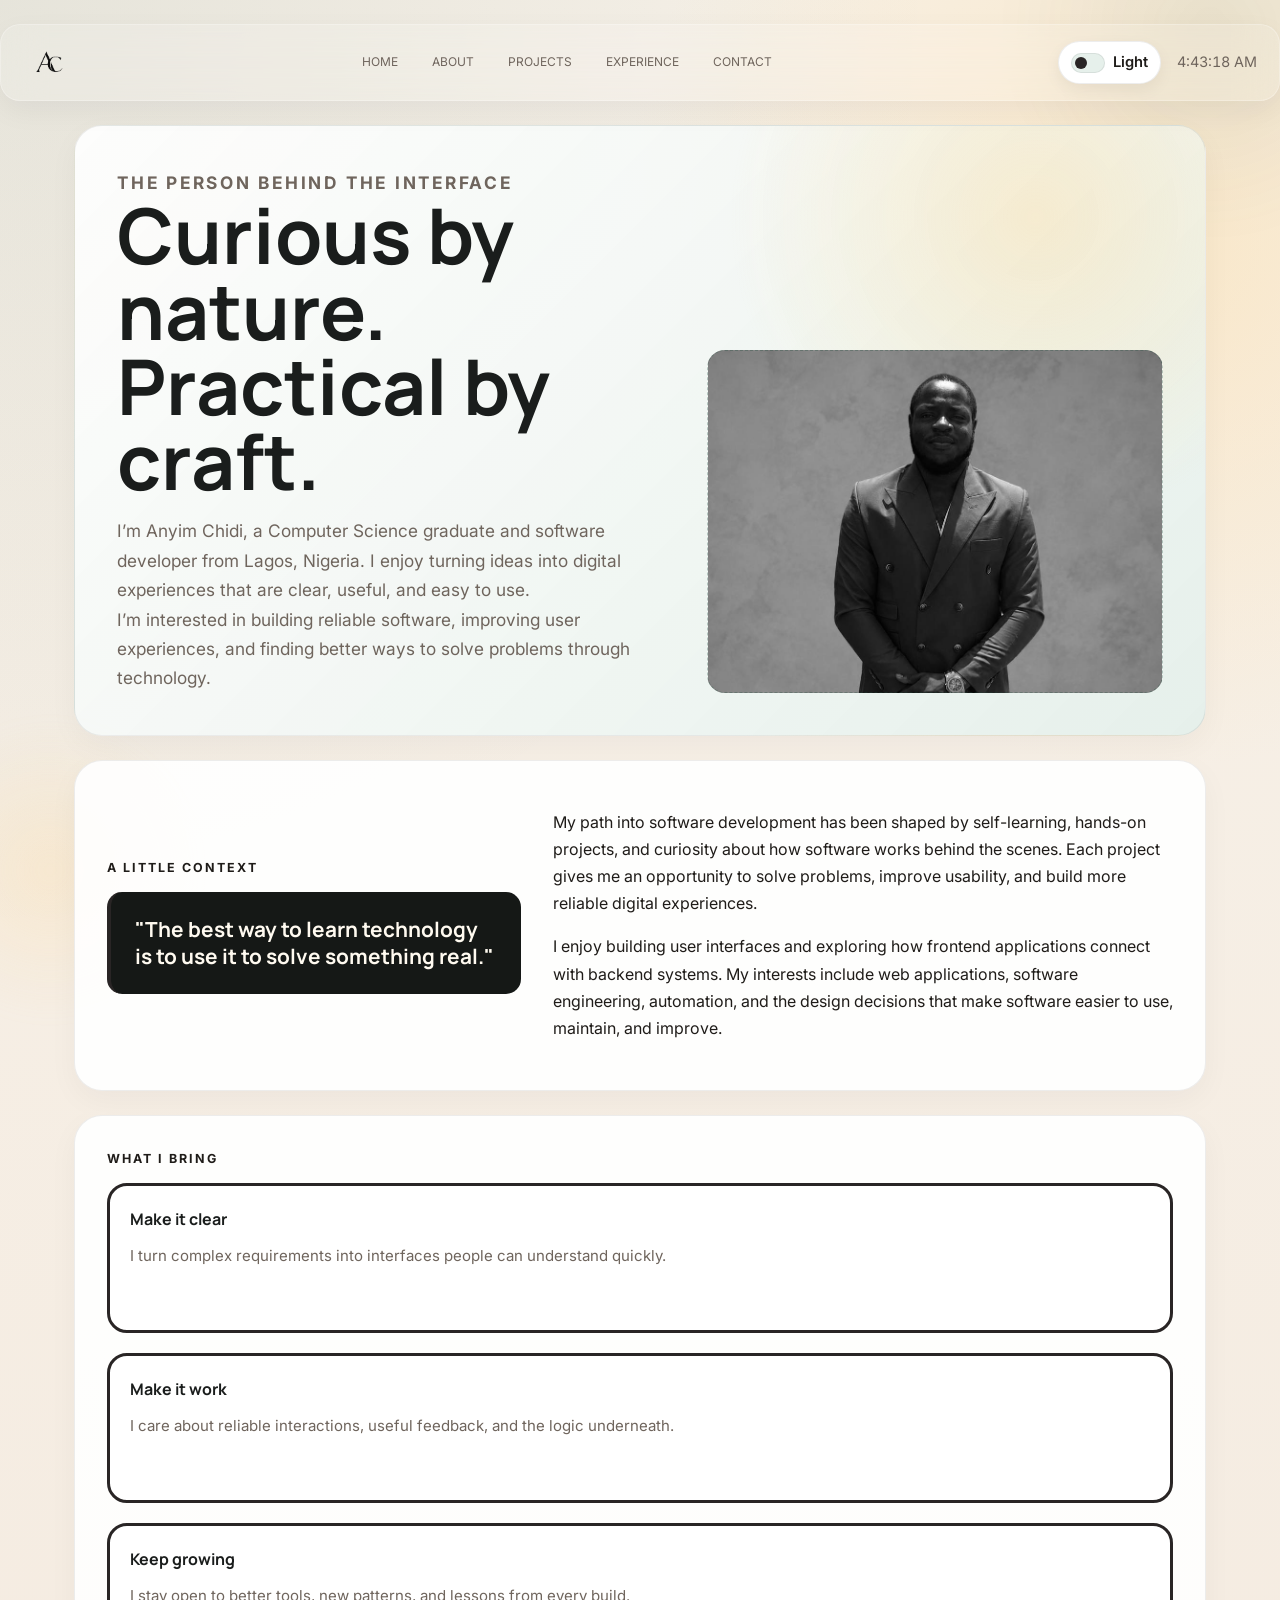
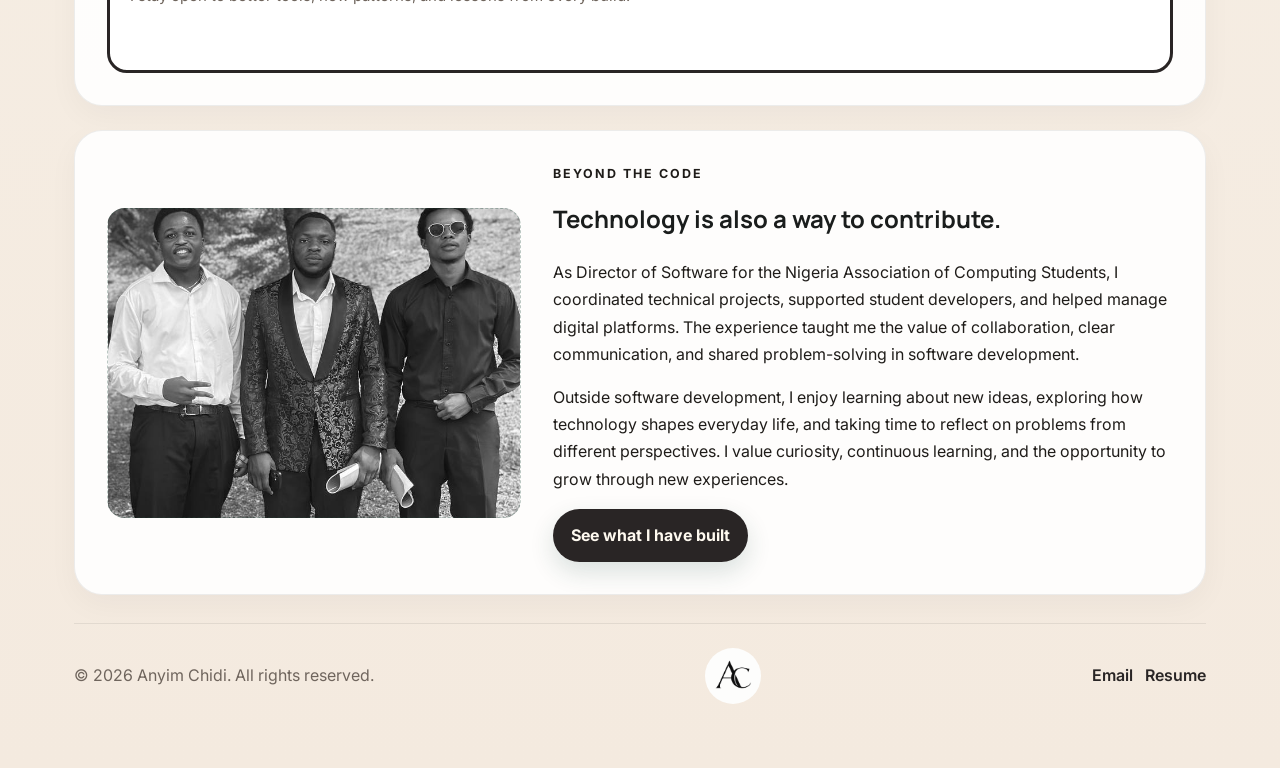
==== about.html @ 19adfa75 "added minor changes to the about, index, and projects pages to improve clarity and readability." ====
<!DOCTYPE html>
<html lang="en">
<head>
    <meta charset="UTF-8">
    <meta name="viewport" content="width=device-width, initial-scale=1.0">
    <title>About Chidi | Anyim Chidi</title>
    <meta name="description" content="Get to know Anyim Chidi, a software developer and tech enthusiast from Lagos, Nigeria.">
    <meta property="og:site_name" content="Anyim Chidi">
    <meta property="og:type" content="website">
    <meta property="og:title" content="About Chidi | Anyim Chidi">
    <meta property="og:description" content="Get to know Anyim Chidi, a software developer and tech enthusiast from Lagos, Nigeria.">
    <meta property="og:url" content="https://anyimchidi.com/about">
    <meta property="og:image" content="https://anyimchidi.com/og-image.jpg">
    
    <meta name="twitter:card" content="summary_large_image">
    <meta name="twitter:title" content="About Chidi | Anyim Chidi">
    <meta name="twitter:description" content="Get to know Anyim Chidi, a software developer and tech enthusiast from Lagos, Nigeria.">
    <meta name="twitter:image" content="https://anyimchidi.com/og-image.jpg">

    <link rel="canonical" href="https://anyimchidi.com/about">
    <link rel="preconnect" href="https://fonts.googleapis.com">
    <link rel="preconnect" href="https://fonts.gstatic.com" crossorigin>
    <link href="https://fonts.googleapis.com/css2?family=Inter:wght@400;500;600;700;800&family=Manrope:wght@500;600;700;800&display=swap" rel="stylesheet">

<link rel="icon" type="image/png" href="/favicon-96x96.png" sizes="96x96" />
<link rel="icon" type="image/svg+xml" href="/favicon.svg" />
<link rel="shortcut icon" href="/favicon.ico" />
<link rel="apple-touch-icon" sizes="180x180" href="/apple-touch-icon.png" />
<link rel="manifest" href="/site.webmanifest" /> 

    <link rel="stylesheet" href="chidi.css">
    <script type="application/ld+json">
{
  "@context": "https://schema.org",
  "@type": "AboutPage",
  "url": "https://anyimchidi.com/about",
  "mainEntity": {
    "@type": "Person",
    "name": "Anyim Chidi",
    "alternateName": "Anyim Chidi Chikaife",
    "url": "https://anyimchidi.com/"
  }
}
</script>
    <script src="chidi.js" defer></script>
</head>
<body>
    <div class="page-container">
        <header class="header">
            <a class="brand" href="https://anyimchidi.com" aria-label="Anyim Chidi home"><img src="images/chidi_logo-nobg.png" alt="Anyim Chidi logo"></a>
            <details class="mobile-menu">
                <summary class="menu-btn">
                    <span aria-hidden="true">&#9776;</span>
                    <span class="menu-label">Menu</span>
                </summary>
                <nav>
                    <a href="https://anyimchidi.com">Home</a>
                    <a href="/about" >About</a>
                    <a href="/projects">Projects</a>
                    <a href="/#experience">Experience</a>
                    <a href="/#contact">Contact</a>
                </nav>
            </details>
            <nav class="desktop-nav" aria-label="Main navigation">
                <a href="https://anyimchidi.com">Home</a>
                <a href="/about" aria-current="page">About</a>
                <a href="/projects">Projects</a>
                <a href="/#experience">Experience</a>
                <a href="/#contact">Contact</a>
            </nav>
            <button class="theme-toggle" id="themeToggle" type="button" aria-pressed="false">
                <span class="theme-toggle__track" aria-hidden="true"><span class="theme-toggle__thumb" id="themeIcon"></span></span>
                <span class="theme-toggle__text" id="themeLabel">Light</span>
            </button>
            <p id="clock" aria-live="polite" aria-label="Current time"></p>
        </header>

        <main>
            <section class="panel page-intro scroll-item">
                <div>
                    <p class="eyebrow">The person behind the interface</p>
                    <h1>Curious by nature. Practical by craft.</h1>
                    <p>I’m Anyim Chidi, a Computer Science graduate and software developer from Lagos, Nigeria. I enjoy turning ideas into digital experiences that are clear, useful, and easy to use.</p>
                    <p>I’m interested in building reliable software, improving user experiences, and finding better ways to solve problems through technology.</p>
                </div>
                <div class="image-slot scroll-item" aria-label="Image placeholder for a portrait or workspace photo">
                </div>
            </section>

            <section class="panel story-grid scroll-item">
                <div>
                    <p class="eyebrow">A little context</p>
                    <blockquote class="quote-block">"The best way to learn technology is to use it to solve something real."</blockquote>
                </div>
                <div>
                    <p>My path into software development has been shaped by self-learning, hands-on projects, and curiosity about how software works behind the scenes. Each project gives me an opportunity to solve problems, improve usability, and build more reliable digital experiences.</p>
                    <p>I enjoy building user interfaces and exploring how frontend applications connect with backend systems. My interests include web applications, software engineering, automation, and the design decisions that make software easier to use, maintain, and improve.</p>
                    <p>
                </div>
            </section>

            <section class="panel scroll-item">
                <p class="eyebrow">What I bring</p>
                <div class="signal-grid">
                    <article class="signal scroll-item">
                        <strong>Make it clear</strong>
                        <span>I turn complex requirements into interfaces people can understand quickly.</span>
                    </article>
                    <article class="signal scroll-item">
                        <strong>Make it work</strong>
                        <span>I care about reliable interactions, useful feedback, and the logic underneath.</span>
                    </article>
                    <article class="signal scroll-item">
                        <strong>Keep growing</strong>
                        <span>I stay open to better tools, new patterns, and lessons from every build.</span>
                    </article>
                </div>
            </section>

            <section class="panel story-grid scroll-item">
                <div class="image-slot2 scroll-item" aria-label="Image placeholder for a project process image">
                </div>
                <div>
                    <p class="eyebrow scroll-item">Beyond the code</p>
                    <h2>Technology is also a way to contribute.</h2>
                    <p>As Director of Software for the Nigeria Association of Computing Students, I coordinated technical projects, supported student developers, and helped manage digital platforms. The experience taught me the value of collaboration, clear communication, and shared problem-solving in software development.</p>
                    <p>Outside software development, I enjoy learning about new ideas, exploring how technology shapes everyday life, and taking time to reflect on problems from different perspectives. I value curiosity, continuous learning, and the opportunity to grow through new experiences.</p>
                    <a class="button" href="https://anyimchidi.com/projects">See what I have built</a>
                </div>
            </section>
        </main>

        <footer class="scroll-item">
            <span>© 2026 Anyim Chidi. All rights reserved.</span>
            <span class="gallery-grid scroll-item"><img src="images/chidi_logo.png" alt="Logo of Anyim Chidi"></span>
            <nav><a href="mailto:hello@anyimchidi.com">Email</a>
            <a href="/#links">Resume</a>
            </nav>
        </footer>
    </div>
</body>
</html>
---- chidi.css ----
:root {
  --bg: #f7f1e8;
  --bg-2: #efe3d3;
  --surface: rgba(255, 255, 255, 0.9);
  --surface-strong: #ffffff;
  --text: #1f1c19;
  --muted: #6f655d;
  --border: rgba(31, 28, 25, 0.08);
  --accent: #292525;
  --accent-soft: #e6f0eb;
  --accent-strong: #1a1d1c;
  --shadow: 0 18px 40px rgba(17, 24, 39, 0.08);
  --glass-bg: rgba(255, 255, 255, 0.15);
  --glass-bg2: rgba(255, 255, 255, 0.6);
  --glass-blur: blur(20px);
  --glass-border: rgba(255, 255, 255, 0.25);
  --glass-radius: 20px;
  --radius-lg: 28px;
  --radius-md: 18px;
  --radius-sm: 12px;
  --max-width: 1180px;
}

body[data-theme="dark"] {
  --bg: #070707;
  --bg-2: #0a0b0b;
  --surface: rgba(15, 16, 15, 0.92);
  --surface-strong: #090909;
  --text: #f4efe8;
  --muted: #b8b0a4;
  --border: rgba(255, 255, 255, 0.08);
  --accent: #8ed3ae;
  --accent-soft: rgba(24, 26, 25, 0.16);
  --accent-strong: #f3f8f4;
  --shadow: 0 18px 42px rgba(0, 0, 0, 0.35);
}

/* ================================
   Global
================================ */

* {
  box-sizing: border-box;
}

html {
  scroll-behavior: smooth;
  scroll-padding-top: 120px;
}

body {
  margin: 0;
  font-family: "Inter", "Segoe UI", Roboto, Arial, sans-serif;
  color: var(--text);
  background:
    radial-gradient(circle at top left, rgba(31, 77, 60, 0.08), transparent 35%),
    radial-gradient(circle at 90% 10%, rgba(255, 214, 144, 0.35), transparent 22%),
    linear-gradient(180deg, var(--bg) 0%, #f4eadf 100%);
  line-height: 1.7;
  font-size: 16px;
  -webkit-font-smoothing: antialiased;
  text-rendering: optimizeLegibility;
  overflow-x: hidden;
  transition: background-color 220ms ease, color 220ms ease;
}

body::before,
body::after {
  content: "";
  position: fixed;
  inset: auto;
  pointer-events: none;
  z-index: 0;
}

body::before {
  width: 420px;
  height: 420px;
  top: -180px;
  right: -140px;
  background: radial-gradient(circle, rgba(31, 77, 60, 0.08), transparent 70%);
  filter: blur(14px);
}

body::after {
  width: 300px;
  height: 300px;
  bottom: -120px;
  left: -100px;
  background: radial-gradient(circle, rgba(255, 214, 144, 0.24), transparent 70%);
  filter: blur(10px);
}

a {
  color: inherit;
  text-decoration: none;
}

img {
  display: block;
  max-width: 100%;
}

.page-container {
  position: relative;
  z-index: 1;
  max-width: var(--max-width);
  margin: 0 auto;
  padding: 24px 24px 64px;
}

/* ================================
   Shared Transitions
================================ */

.panel,
.project-card,
.links-list a,
.contact-form input,
.contact-form textarea,
.mobile-menu nav {
  transition:
    background-color 220ms ease,
    border-color 220ms ease,
    color 220ms ease,
    box-shadow 220ms ease;
}

/* ================================
   Header
================================ */

.header {
  position: sticky;
  top: 16px;
  z-index: 100;
  display: grid;
  grid-template-columns: auto minmax(0, 1fr) auto auto;
  align-items: center;
  text-align: center;
  gap: 16px;
  padding: 16px 22px;
  width: 100vw;
  margin: 0 0 24px calc(50% - 50vw);
  box-shadow: 0 10px 28px rgba(17, 24, 39, 0.05);
  background: var(--glass-bg);
  backdrop-filter: var(--glass-blur);
  border: 1px solid var(--glass-border);
  border-radius: var(--glass-radius);
  transition: background-color 220ms ease, border-color 220ms ease, color 220ms ease;
}

body[data-theme="dark"] .header {
  background: rgba(14, 20, 17, 0.82);
}

.brand {
  display: inline-flex;
  align-items: center;
  flex: 0 0 auto;
  width: 52px;
  height: 42px;
  color: var(--accent-strong);
  transition: color 2s ease, transform 2s ease;
}

.brand img {
  width: 100%;
  height: 100%;
  object-fit: contain;
}

body[data-theme="dark"] .brand img {
  filter: invert(1);
}

.brand:focus-visible {
  outline: 2px solid var(--accent);
  outline-offset: 4px;
}

.brand:hover {
  opacity: 0.9;
  transform: scale(1.5);
}

.desktop-nav {
  display: flex;
  align-items: center;
  justify-content: center;
  gap: 10px;
  flex-wrap: wrap;
  text-transform: uppercase;
}

.desktop-nav a {
  padding: 8px 12px;
  border-radius: 999px;
  font-size: 0.75rem;
  color: var(--muted);
   transition: all 0.5s ease-in-out;
}

.desktop-nav a:hover,
.desktop-nav a:focus-visible {
  color: var(--accent-strong);
  background: var(--accent-soft);
  transform: scale(1.1);
}

#clock {
  margin: 0;
  font-size: 0.9rem;
  color: var(--muted);
  font-variant-numeric: tabular-nums;
}

/* ================================
   Theme Toggle
================================ */

.theme-toggle {
  display: inline-flex;
  align-items: center;
  gap: 8px;
  padding: 8px 12px;
  border: 1px solid var(--border);
  border-radius: 999px;
  background: var(--surface-strong);
  color: var(--text);
  cursor: pointer;
  font: inherit;
  box-shadow: 0 6px 16px rgba(15, 20, 18, 0.06);
  transition: 1s all ease, background-color 1.2s ease, border-color 1.2s ease;
}

.theme-toggle:hover,
.theme-toggle:focus-visible {
  transform: translate(5px);
  /* transform: scaleX(1.1) ; */
  border-color: rgba(31, 77, 60, 0.2);
}

.theme-toggle__icon {
  display: block;
}

.theme-toggle__track {
  position: relative;
  display: inline-flex;
  width: 34px;
  height: 20px;
  align-items: center;
  padding: 3px;
  border-radius: 999px;
  background: var(--accent-soft);
  border: 1px solid var(--border);
}

.theme-toggle__thumb {
  width: 12px;
  height: 12px;
  border-radius: 50%;
  background: var(--accent);
  transform: translateX(0);
  transition: transform 1.2s ease, background-color 1.2s ease;
}

body[data-theme="dark"] .theme-toggle__thumb {
  transform: translateX(14px);
}

.theme-toggle__text {
  font-size: 0.92rem;
  font-weight: 600;
}

/* ================================
   Hero
================================ */

.hero {
  display: grid;
  align-items: center;
  min-height: 78vh;
  padding: 48px;
  border-radius: calc(var(--radius-lg) + 4px);
  background:
    linear-gradient(135deg, rgba(255, 255, 255, 0.84), rgba(255, 255, 255, 0.72)),
    linear-gradient(120deg, #f8efe6 0%, #f4e7dc 56%, #f3ebdf 100%);
  border: 1px solid rgba(31, 28, 25, 0.07);
  box-shadow: var(--shadow);
  overflow: hidden;
  position: relative;
}

body[data-theme="dark"] .hero {
  background: var(--surface-strong);
  color: var(--text);
}

.hero::before {
  content: "";
  position: absolute;
  inset: 0;
  background:
    radial-gradient(circle at 85% 15%, rgba(31, 77, 60, 0.1), transparent 22%),
    radial-gradient(circle at 10% 85%, rgba(255, 214, 144, 0.25), transparent 24%);
  pointer-events: none;
}

.hero > div {
  position: relative;
  z-index: 1;
  max-width: 720px;
}

.hero h1 {
  margin: 0 0 18px;
  font-family: "Manrope", "Inter", sans-serif;
  font-size: clamp(2.2rem, 4.2vw, 4rem);
  line-height: 1.05;
  letter-spacing: -0.03em;
  color: var(--accent-strong);
}

.hero p {
  margin: 0 0 28px;
  font-size: 1.06rem;
  color: var(--muted);
  max-width: 650px;
}

.hero-actions {
  display: flex;
  flex-wrap: wrap;
  gap: 12px;
}

.scroll-item {
    opacity: 0;
    transform: translateY(40px);
    transition: opacity 1s ease, transform 0.8s ease;
}

.scroll-item.show {
    opacity: 1;
    transform: translateY(0);
}

/* ================================
   Buttons
================================ */

.button,
.button-secondary {
    position: relative;   
  overflow: hidden;         
  z-index: 1;
  display: inline-flex;
  align-items: center;
  justify-content: center;
  padding: 13px 18px;
  border-radius: 999px;
  font-weight: bolder;
  /* font-weight: 600; */
  transition: transform 1.2s ease, box-shadow 1.2s ease, background 1.2s ease;
}

.button{
  color: floralwhite;
  box-shadow: 0 10px 24px rgba(31, 77, 60, 0.16);
}
.button-secondary {
  color: rgb(14, 13, 13);
  box-shadow: 0 10px 24px rgba(31, 77, 60, 0.16);
}

.button::after {
  content: "";
  position: absolute;
  top: 0;
  left: 0;
  width: 100%;
  height: 100%;
  background: var(--accent);  
  z-index: -2;              
}
.button-secondary::after {
  content: "";
  position: absolute;
  top: 0;
  left: 0;
  width: 100%;
  height: 100%;
  background: floralwhite;  
  z-index: -2;
}

.button::before{
  content: "";
  position: absolute;
  background: floralwhite;
  height: 150px;
  width: 200px;
  top: 100%;
  left: 100%;
  z-index: -1;
  border-radius: 50%;
  background-size: contain;
  transition: all 0.7s ease;
}
.button-secondary::before{
  content: "";
  position: absolute;
  background: black;
  height: 150px;
  width: 200px;
  top: 100%;
  left: 100%;
  z-index: -1;
  border-radius: 50%;
  background-size: contain;
  transition: all 0.7s ease;
}


.button:hover::before,.button-secondary:hover::before{
  top: -30px;
  left: -30px;
}

.button:active::before,.button-secondary:active::before{
  background: var(--accent-soft);
  color: #070707;
  transition: background 0s;
}

.button:hover,
.button:focus-visible {
  transform: translateY(-2px);
  color: black;
  box-shadow: 0 14px 28px rgba(31, 77, 60, 0.2);
}

.button-secondary {
  background: transparent;
  color: var(--accent-strong);
  border: 1px solid rgba(31, 77, 60, 0.16);
}

.button-secondary:hover,
.button-secondary:focus-visible {
  transform: translateY(-2px);
  color: floralwhite;
  background: rgba(31, 77, 60, 0.04);
}

body[data-theme="dark"] .button-secondary{
  color: var(--accent);
}

/* ================================
   Panels and Sections
================================ */

.panel {
  margin-top: 24px;
  padding: 32px;
  border-radius: var(--radius-lg);
  background: var(--surface);
  border: 1px solid var(--border);
  box-shadow: 0 10px 30px rgba(17, 24, 39, 0.04);
}

body[data-theme="dark"] .panel {
  background: var(--surface-strong);
  color: var(--text);
}

.section-title {
  margin-bottom: 20px;
  font-family: "Manrope", "Inter", sans-serif;
  font-size: 0.9rem;
  font-weight: 700;
  text-transform: uppercase;
  letter-spacing: 0.16em;
  color: var(--accent);
}

.panel p,
.panel li {
  color: var(--text);
}

/* ================================
   Projects
================================ */

.project-list {
  display: grid;
  grid-template-columns: repeat(2, minmax(0, 1fr));
  gap: 18px;
}

.project-card {
  padding: 22px;
  border-radius: var(--radius-md);
  background: var(--surface-strong);
  border: 1px solid rgba(31, 28, 25, 0.06);
  box-shadow: 0 8px 18px rgba(17, 24, 39, 0.03);
  transition: 180ms ease-in-out all
}

.project-card:hover{
  transform: scaleX(1.05);
}

body[data-theme="dark"] .project-card {
  background: var(--surface-strong);
  color: var(--text);
}

.project-card h3,
.project-card h4 {
  margin: 0 0 10px;
  font-family: "Manrope", "Inter", sans-serif;
  color: var(--accent-strong);
}

.project-card p,
.project-card li {
  color: var(--muted);
}

.project-card ul {
  padding-left: 18px;
  margin: 0;
}

.project-card a {
  display: inline-block;
  width: fit-content;
  margin-top: 14px;
  color: rgb(14, 13, 13);
  font-weight: bolder;
}

.project-card a:hover,
.project-card a:focus-visible {
   text-decoration: none;
  /* text-underline-offset: 6px; */
  /* text-shadow: 0 0 8px rgba(255, 0, 127, 0.6); */
}

/* ================================
   About
================================ */

.about-grid {
  display: grid;
  grid-template-columns: 1.25fr 0.75fr;
  gap: 24px;
}

.profile-box {
  padding: 22px;
  border-radius: var(--radius-md);
  background: linear-gradient(135deg, var(--accent-soft), #f7efe6);
  border: 1px solid rgba(31, 77, 60, 0.12);
}

.profile-visual h2 {
  margin-top: 0;
  margin-bottom: 8px;
  font-family: "Manrope", "Inter", sans-serif;
  font-size: 1.1rem;
  color: var(--accent-strong);
}

.profile-visual p {
  margin: 8px 0;
  color: var(--text);
}

/* ================================
   Standalone Pages
================================ */

.page-intro {
  display: grid;
  grid-template-columns: minmax(0, 1.1fr) minmax(280px, 0.9fr);
  align-items: end;
  gap: 32px;
  min-height: 360px;
  padding: 42px;
  overflow: hidden;
  background:
    radial-gradient(circle at 85% 15%, rgba(255, 214, 144, 0.35), transparent 28%),
    linear-gradient(135deg, var(--surface) 0%, var(--accent-soft) 100%);
}

.page-intro h1 {
  max-width: 760px;
  margin: 0 0 18px;
  font-family: "Manrope", "Inter", sans-serif;
  font-size: clamp(2.4rem, 6vw, 5.4rem);
  line-height: 0.98;
  color: var(--accent-strong);
}

.page-intro p {
  max-width: 620px;
  margin: 0;
  font-size: 1.08rem;
  color: var(--muted);
}

.eyebrow {
  margin: 0 0 14px;
  color: var(--accent);
  font-size: 0.78rem;
  font-weight: 700;
  letter-spacing: 0.16em;
  text-transform: uppercase;
}

.image-slot {
  display: grid;
  place-items: center;
  aspect-ratio: 4 / 3;
  min-height: 240px;
  padding: 24px;
  border: 1px dashed rgba(31, 77, 60, 0.3);
  border-radius: var(--radius-md);
  background: rgba(255, 255, 255, 0.28);
  color: var(--muted);
  text-align: center;
  background-image: url("images/chidia.jpg");
  background-position: center;
  background-repeat: no-repeat;
  background-size: cover;
}

.image-slot img {
  width: 100%;
  height: 100%;
  object-fit: cover;
  border-radius: calc(var(--radius-md) - 6px);
}
.image-slot2 {
  display: grid;
  place-items: center;
  aspect-ratio: 4 / 3;
  min-height: 240px;
  padding: 24px;
  border: 1px dashed rgba(31, 77, 60, 0.3);
  border-radius: var(--radius-md);
  background: rgba(255, 255, 255, 0.28);
  color: var(--muted);
  text-align: center;
  background-image: url("images/chidi-and-colleagues.jpg");
  background-position: center;
  background-repeat: no-repeat;
  background-size: cover;
}

.image-slot2 img {
  width: 100%;
  height: 100%;
  object-fit: cover;
  border-radius: calc(var(--radius-md) - 6px);
}

.image-slot3 {
  display: grid;
  place-items: center;
  aspect-ratio: 4 / 3;
  min-height: 240px;
  padding: 24px;
  border: 1px dashed rgba(31, 77, 60, 0.3);
  border-radius: var(--radius-md);
  background: rgba(255, 255, 255, 0.28);
  color: var(--muted);
  text-align: center;
  background-image: url("images/chidi_logo.png");
  background-position: center;
  background-repeat: no-repeat;
  background-size: cover;
}

.image-slot3 img {
  width: 100%;
  height: 100%;
  object-fit: cover;
  border-radius: calc(var(--radius-md) - 6px);
}

.story-grid {
  display: grid;
  grid-template-columns: 0.8fr 1.2fr;
  align-items: center;
  gap: 32px;
}

.story-grid h2,
.page-panel h2 {
  margin-top: 0;
  font-family: "Manrope", "Inter", sans-serif;
  color: var(--accent-strong);
}

.quote-block {
  margin: 0;
  padding: 24px;
  border-left: 4px solid var(--accent);
  border-radius: 15px;
  background: rgb(21, 24, 22);
  color: floralwhite;
  font-family: "Manrope", "Inter", sans-serif;
  font-size: 1.3rem;
  font-weight: 700;
  line-height: 1.3;
}

.signal-grid {
  display: flex;
  flex-direction: column;
  gap: 20px;
  
}

.signal {
  min-height: 150px;
  padding: 20px;
  border: 3px solid var(--accent);
  border-radius: 20px;
  background: var(--surface-strong);
}

.signal strong {
  display: block;
  margin-bottom: 8px;
  color: var(--accent-strong);
  font-family: "Manrope", "Inter", sans-serif;
}

.signal span {
  color: var(--muted);
  font-size: 0.94rem;
}

.project-showcase {
  display: grid;
  gap: 28px;
}

.case-study {
  display: grid;
  grid-template-columns: minmax(260px, 0.9fr) minmax(0, 1.1fr);
  align-items: center;
  gap: 32px;
  padding: 24px;
  border-radius: var(--radius-md);
  background: var(--surface-strong);
  border: 1px solid var(--border);
  box-shadow: var(--shadow);
}

.case-study:nth-child(even) .case-study__visual {
  order: 2;
}

.case-study__visual {
  aspect-ratio: 16 / 10;
  overflow: hidden;
  border-radius: var(--radius-sm);
  background-color: var(--accent-soft);
  background-position: center;
  background-size: cover;
}

.case-study__visual img {
  width: 100%;
  height: 100%;
  object-fit: cover;
}

.case-study h2 {
  margin-bottom: 12px;
  font-size: clamp(1.5rem, 3vw, 2.3rem);
}

.case-study__meta {
  display: flex;
  flex-wrap: wrap;
  gap: 10px;
  padding: 10px;
  margin: 18px 0 0;
  list-style: none;
}

.case-study__meta li {
  padding: 5px 10px;
  border-radius: 999px;
  background: var(--accent-soft);
  color: var(--accent-strong);
  font-size: 0.8rem;
  font-weight: 700;
}

body[data-theme="dark"] .page-intro {
  background: linear-gradient(135deg, var(--surface-strong) 0%, rgba(12, 24, 18, 0.85) 100%);
}


body[data-theme="dark"] .signal,
body[data-theme="dark"] .case-study {
  border-color: var(--border);
}

/* ================================
   Skills
================================ */

.grid {
  display: grid;
  gap: 24px;
}

.skills-list {
  display: flex;
  width: max-content;
  gap: 10px;
  padding: 0;
  margin: 0;
  list-style: none;
  animation: skills-marquee 26s linear infinite;
}

.skills-list:hover {
  animation-play-state: paused;
}

.skills-list li {
  flex: 0 0 auto;
}

@keyframes skills-marquee {
  from {
    transform: translateX(0);
  }

  to {
    transform: translateX(calc(-50% - 5px));
  }
}

#skills .grid > div {
  overflow: hidden;
}

.skill-pill {
  padding: 10px 14px;
  border-radius: 999px;
  background: var(--accent-soft);
  color: var(--accent-strong);
  font-weight: 600;
  border: 1px solid rgba(31, 77, 60, 0.08);
}

/* =============================
    Work and Volunteering
============================= */
#nacos{
  position: relative;     
  width: 100%;
  height: 100%;
  display: flex;
  flex-direction: column;
  justify-content: center;
  align-items: center;
  color: rgb(12, 10, 10);               
  font-weight: bold;
  overflow: hidden;
}

#nacos::before{
  content: "";                
  position: absolute;
  top: 0;
  left: 0;
  width: 100%;
  height: 100%;
  z-index: -1;  
  background-image: url(/images/nacos.webp);
  background-position: center;
  background-repeat: no-repeat;
  background-size: cover;
  opacity: 0.08;
  transition: 0.3s all ease-in-out;
}
#nacos:hover::before{
opacity: 0.3;
}
#aibanc{
  position: relative;     
  width: 100%;
  height: 100%;
  display: flex;
  flex-direction: column;
  justify-content: center;
  align-items: center;
  color: rgb(12, 10, 10);               
  font-weight: bold;
  overflow: hidden;
}

#aibanc::before{
  content: "";                
  position: absolute;
  top: 0;
  left: 0;
  width: 100%;
  height: 100%;
  z-index: -1;  
  background-image: url(/images/aibanc2.webp);
  background-position: center;
  background-repeat: no-repeat;
  background-size: cover;
  opacity: 0.08;
  transition: 0.3s all ease-in-out;
}
#aibanc:hover::before{
opacity: 0.3;
}
#pleasant-land{
  position: relative;     
  width: 100%;
  height: 100%;
  display: flex;
  flex-direction: column;
  justify-content: center;
  align-items: center;
  color: rgb(12, 10, 10);               
  font-weight: bold;
  overflow: hidden;
}

#pleasant-land::before{
  content: "";                
  position: absolute;
  top: 0;
  left: 0;
  width: 100%;
  height: 100%;
  z-index: -1;  
  background-image: url(/images/pleasant-land.png);
  background-position: center;
  background-repeat: no-repeat;
  background-size: cover;
  opacity: 0.08;
  transition: 0.3s all ease-in-out;
}
#pleasant-land:hover::before{
opacity: 0.3;
}


/* ================================
   Links
================================ */
#linkedin,
#github,
#chidi,
#cv-view,
#cv-download, #cv-download2 {
    position: relative;
    width: 100%;
    height: 100%;
    display: flex;
    flex-direction: column;
    justify-content: center;
    align-items: center;
    font-weight: bold;
    color: rgb(12, 10, 10);
    overflow: hidden;
    isolation: isolate;
    border-radius: 20px;
  }
  
#linkedin::before,
#github::before,
#chidi::before,
#cv-view::before,
#cv-download::before, #cv-download2::before {
    content: "";
    position: absolute;
    inset: 0;
    z-index: -1;
    
    
    background-position: center;
    background-repeat: no-repeat;

    opacity: 0.2;
    transition: opacity 0.3s ease-in-out;
}

#linkedin::before {
    background-image: url("/images/linkedin.webp");
    background-size: cover;
}

#github::before {
    background-image: url("/images/github.webp");
    background-size: cover;
}

#chidi::before {
    background-image: url("/images/chidi_logo.png");
    background-size: cover;
}

#cv-view::before {
    background-image: url("/images/view_cv.webp");
    background-size: cover;
}

#cv-download::before {
    background-image: url("/images/download_cv.webp");
    background-size: cover;
}
#cv-download2::before {
    background-image: url("/images/download_cv.webp");
    background-size: contain;
}

#linkedin:hover::before, #github:hover::before, #chidi:hover::before, #cv-view:hover::before, #cv-download:hover::before, #cv-download2:hover::before{
  opacity: 0.5;
}

body[data-theme="dark"] #linkedin,
body[data-theme="dark"] #github,
body[data-theme="dark"] #chidi,
body[data-theme="dark"] #cv-view,
body[data-theme="dark"] #cv-download,
body[data-theme="dark"] #cv-download2 {
  color: floralwhite;
}


.links-list {
  display: grid;
  grid-template-columns: repeat(3, 1fr);
  gap: 20px;
  padding: 0;
  margin: 0;
  list-style: none;
}


.links-list a,.last-link a {
  display: block;
  padding: 100px 14px;
  border-radius: 14px;
  border: 2px solid rgba(31, 28, 25, 0.06);
  background: var(--surface-strong);
  transition: 0.3s all ease-in-out;
}

.last-link{ 
  text-align: center;
}
.last-link a{ 
  padding: 100px;
}


body[data-theme="dark"] .links-list a {
  background: var(--surface-strong);
  color: floralwhite;
}

body[data-theme="dark"] .last-link a {
  color: floralwhite;
}

.links-list a:hover,.last-link a:hover,
.links-list a:focus-visible {
  transform: scale(1.06);
  border-color: rgba(31, 77, 60, 0.2);
}

/* Projects */
#portfolio-website{
  background-image: url("images/anyimchidi-image.png");
  background-size: cover;
  transition: all 0.3s ease-in-out;
}

#portfolio-website:hover{
  background-size: 110%;
  transform: scale(1.05);
}
#task-manager{
  background-image: url("images/task-manager-image.png");
  background-size: 100%;
  transition: all 0.3s ease-in-out;
}
#task-manager:hover{
  background-size: 110%;
  transform: scale(1.05);
}

#beeapp{
  background-image: url("images/beeapp-image.png");
  background-size: cover;
  transition: all 0.3s ease-in-out;
}
#beeapp:hover{
  background-size: 110%;
  transform: scale(1.05);
}

#projects .project-card {
  position: relative;
  display: flex;
  flex-direction: column;
  justify-content: flex-end;
  min-height: 430px;
  padding: 250px 22px 22px;
  background-position: center top;
  background-repeat: no-repeat;
  background-size: 100% 250px;
  overflow: hidden;
}

#projects .project-card:hover {
  background-size: 105% 250px;
}

/* ================================
   Contact Form
================================ */

.contact-form {
  display: grid;
  gap: 16px;
}

.contact-form label {
  display: grid;
  gap: 8px;
  font-weight: 600;
  color: var(--accent-strong);
}

.contact-form input,
.contact-form textarea {
  width: 100%;
  padding: 14px 16px;
  border: 1px solid rgba(31, 28, 25, 0.1);
  border-radius: 14px;
  background: rgba(255, 255, 255, 0.9);
  font: inherit;
  color: var(--text);
  outline: none;
  transition: border-color 1.2s ease, box-shadow 1.2s ease;
}

body[data-theme="dark"] .contact-form input,
body[data-theme="dark"] .contact-form textarea {
  background: var(--surface-strong);
  color: var(--text);
}

.contact-form input:focus,
.contact-form textarea:focus {
  border-color: rgba(31, 77, 60, 0.35);
  box-shadow: 0 0 0 4px rgba(31, 77, 60, 0.08);
}

.contact-form textarea {
  min-height: 140px;
  resize: vertical;
}

.form-note {
  color: var(--muted);
  margin: 0;
}

/* ================================
   Footer
================================ */

footer {
  display: flex;
  align-items: center;
  justify-content: space-between;
  gap: 16px;
  margin-top: 28px;
  padding: 24px 0 0;
  color: var(--muted);
  border-top: 1px solid rgba(31, 28, 25, 0.08);
}

footer nav {
  display: flex;
  gap: 12px;
  flex-wrap: wrap;
}

footer a {
  color: var(--accent);
  font-weight: 600;
  transition: all 0.5s ease-in-out;
}

footer a:hover,
footer a:focus-visible {
  transform: scale(1.1);
}

/* ================================
   Gallery
================================ */

.gallery-grid {
  display: inline-flex;
  align-items: center;
  justify-content: center;
  width: 56px;
  height: 56px;
  border-radius: 50%;
  background: rgba(31, 77, 60, 0.08);
  overflow: hidden;
}

.gallery-grid img {
  width: 100%;
  height: 100%;
  object-fit: cover;
  transition: all 0.5s ease-in-out;
}

.gallery-grid img:hover {
  transform: scale(1.2);
}

/* ================================
   Mobile Menu
================================ */
.mobile-menu {
    display: none;
}

.mobile-menu summary {
    cursor: pointer;
    list-style: none;
    font-weight: 600;
    color: var(--accent-strong);
    padding: 8px 12px;
    border-radius: 999px;
}

.mobile-menu summary::-webkit-details-marker {
    display: none;
}

.mobile-menu nav {
    display: flex;
    flex-direction: column;
    gap: 8px;
    margin-top: 10px;
}

.mobile-menu nav a {
    display: block;
    padding: 10px 12px;
    border-radius: 10px;
    color: #0B0F0D;;
    background: transparent;
    border: 1px solid var(--border);
    font-size: 1.1rem;
    font-weight: bolder;
    text-decoration: none;
    transition: background 0.25s ease,
                color 0.25s ease,
                transform 0.25s ease;
}

.mobile-menu nav a:hover,
.mobile-menu nav a:focus-visible {
    background: var(--accent-soft);
    color: var(--accent-strong);
    transform: translateX(4px);
}


/* ================================
   Responsive
================================ */

@media (max-width: 960px) {
  .about-grid {
    grid-template-columns: 1fr;
  }

  .project-list {
    grid-template-columns: 1fr;
  }
}

@media (max-width: 760px) {
  .page-container {
    padding: 16px 16px 48px;
  }

  .header {
    top: 0;
    grid-template-columns: auto minmax(0, 1fr) auto auto;
    padding: 14px 16px;
    border-radius: 0;
    gap: 8px;
  }

  .mobile-menu {
    position: relative;
    width: max-content;
    height: auto;
    z-index: 2;
    display: block;
    margin-left: auto;
  }

  .mobile-menu summary {
    position: relative;
    z-index: 2;
    pointer-events: auto;
    background: floralwhite;
    border: 2px solid var(--glass-border);
  }

  .mobile-menu nav {
    position: fixed;
    inset: 0;
    width: 100vw;
    height: 100vh;
    display: flex;
    flex-direction: column;
    justify-content: center;
    text-align: center;
    text-transform: uppercase;
    gap: 6px;
    margin: 0;
    padding: 88px 32px 32px;
    border: 1px solid var(--glass-border);
    border-radius: 8px;
    box-shadow: 0 10px 28px rgba(17, 24, 39, 0.05);
    background: floralwhite;
    backdrop-filter: var(--glass-blur);
    -webkit-backdrop-filter: blur(24px) saturate(135%);
  }

  body[data-theme="dark"] .mobile-menu nav {
    background: #0B0F0D;
    backdrop-filter: var(--glass-blur);
    -webkit-backdrop-filter: blur(24px) saturate(135%);
  }

  body[data-theme="dark"] .mobile-menu summary {
    position: relative;
    z-index: 2;
    pointer-events: auto;
    background: #0B0F0D;;
    border: 2px solid var(--glass-border);
  }

  body[data-theme="dark"] .mobile-menu nav a {
    color: floralwhite;
    font-weight: bolder;
  }

  body[data-theme="dark"] .mobile-menu nav a:hover,
  body[data-theme="dark"] .mobile-menu nav a:focus-visible {
    color: var(--accent-strong);
  }

  .desktop-nav {
    display: none;
  }

  .hero {
    min-height: auto;
    padding: 32px 24px;
  }

  .hero h1 {
    font-size: clamp(1.9rem, 6.3vw, 2.6rem);
  }

  .panel {
    padding: 24px;
  }

  .page-intro,
  .story-grid,
  .case-study {
    grid-template-columns: 1fr;
    gap: 22px;
    padding: 24px;
  }

  .page-intro {
    min-height: auto;
  }

  .page-intro h1 {
    font-size: clamp(2.4rem, 12vw, 4rem);
  }

  .signal-grid {
    grid-template-columns: 1fr;
  }

  .case-study:nth-child(even) .case-study__visual {
    order: 0;
  }

  footer {
    flex-direction: column;
    align-items: flex-start;
  }
}

@media (max-width: 700px) {
  .links-list {
    grid-template-columns: 1fr;
  }
}

/* ================================
   Reduced Motion
================================ */

@media (prefers-reduced-motion: reduce) {
  * {
    scroll-behavior: auto !important;
    transition: none !important;
  }
}
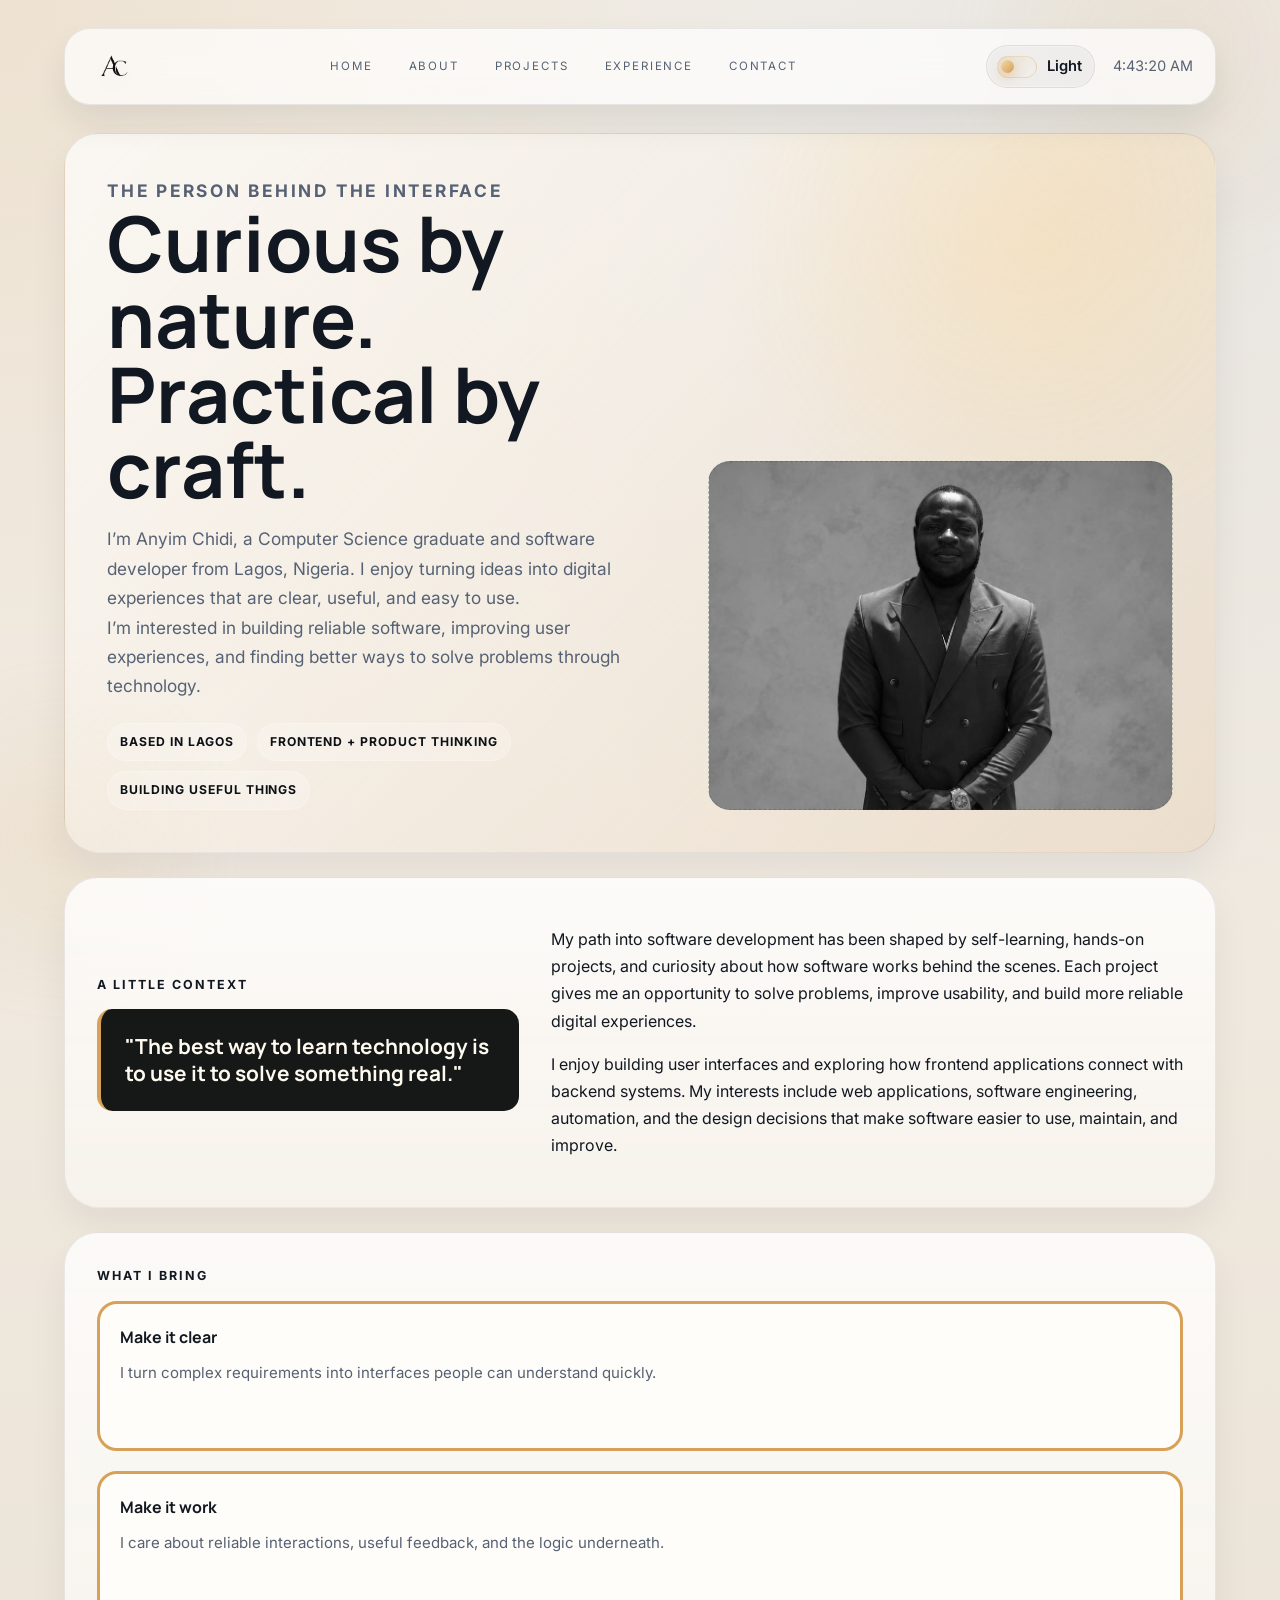
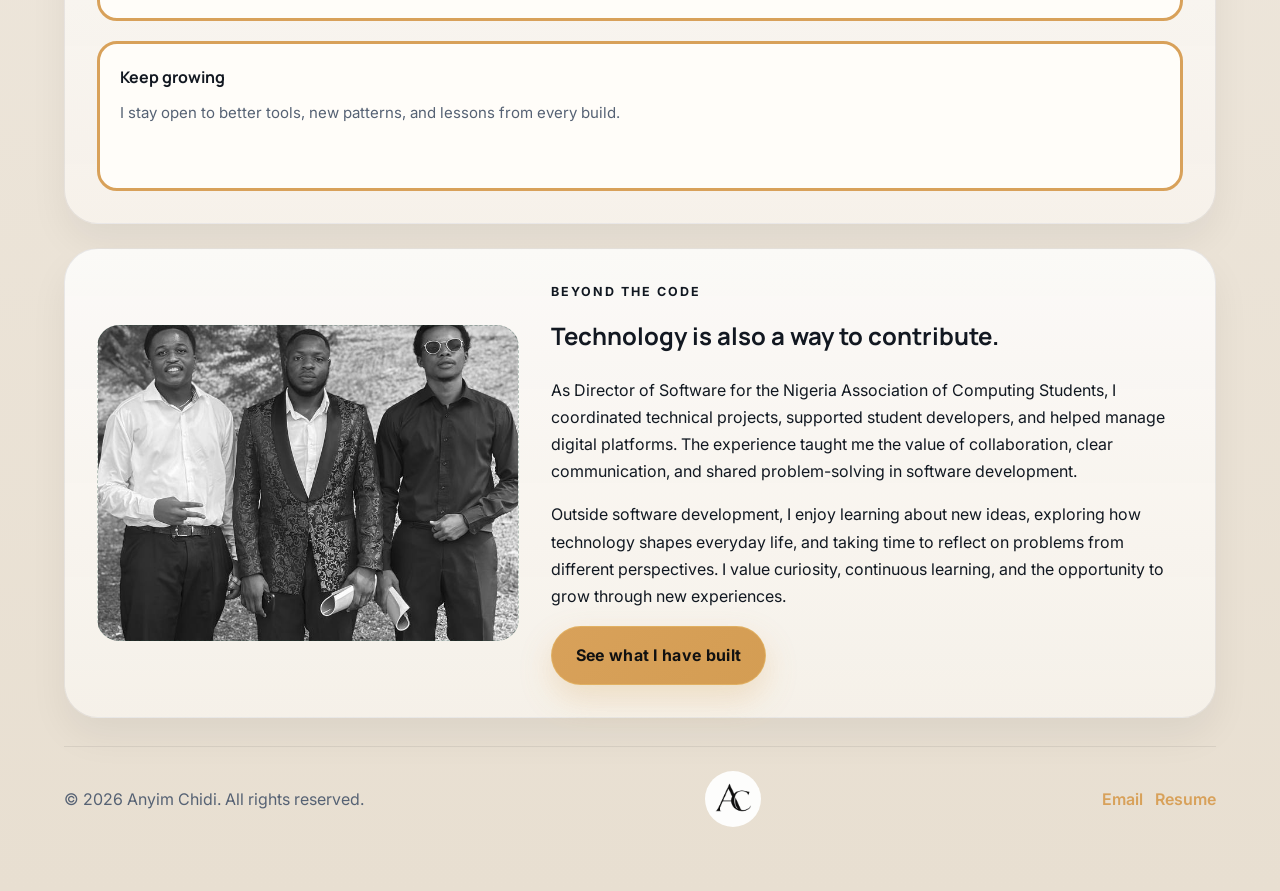
==== commit 7f8d6f51: "adjusted css" ====
--- a/about.html
+++ b/about.html
@@ -48,32 +48,37 @@
     <div class="page-container">
         <header class="header">
             <a class="brand" href="https://anyimchidi.com" aria-label="Anyim Chidi home"><img src="images/chidi_logo-nobg.png" alt="Anyim Chidi logo"></a>
-            <details class="mobile-menu">
-                <summary class="menu-btn">
-                    <span aria-hidden="true">&#9776;</span>
-                    <span class="menu-label">Menu</span>
-                </summary>
-                <nav>
-                    <a href="https://anyimchidi.com">Home</a>
-                    <a href="/about" >About</a>
-                    <a href="/projects">Projects</a>
-                    <a href="/#experience">Experience</a>
-                    <a href="/#contact">Contact</a>
-                </nav>
-            </details>
+
             <nav class="desktop-nav" aria-label="Main navigation">
-                <a href="https://anyimchidi.com">Home</a>
+                <a href="/">Home</a>
                 <a href="/about" aria-current="page">About</a>
                 <a href="/projects">Projects</a>
                 <a href="/#experience">Experience</a>
                 <a href="/#contact">Contact</a>
             </nav>
-            <button class="theme-toggle" id="themeToggle" type="button" aria-pressed="false">
-                <span class="theme-toggle__track" aria-hidden="true"><span class="theme-toggle__thumb" id="themeIcon"></span></span>
-                <span class="theme-toggle__text" id="themeLabel">Light</span>
-            </button>
+
+            <div class="header-actions">
+                <button class="theme-toggle" id="themeToggle" type="button" aria-pressed="false">
+                    <span class="theme-toggle__track" aria-hidden="true"><span class="theme-toggle__thumb" id="themeIcon"></span></span>
+                    <span class="theme-toggle__text" id="themeLabel">Light</span>
+                </button>
+                <button class="menu-toggle" id="menuToggle" type="button" aria-expanded="false" aria-controls="mobileNav" aria-label="Open navigation menu">
+                    <span></span>
+                    <span></span>
+                    <span></span>
+                </button>
+            </div>
+
             <p id="clock" aria-live="polite" aria-label="Current time"></p>
         </header>
+
+        <nav class="mobile-nav" id="mobileNav" aria-label="Mobile navigation">
+            <a href="https://anyimchidi.com">Home</a>
+            <a href="/about" aria-current="page">About</a>
+            <a href="/projects">Projects</a>
+            <a href="/#experience">Experience</a>
+            <a href="/#contact">Contact</a>
+        </nav>
 
         <main>
             <section class="panel page-intro scroll-item">
@@ -82,6 +87,11 @@
                     <h1>Curious by nature. Practical by craft.</h1>
                     <p>I’m Anyim Chidi, a Computer Science graduate and software developer from Lagos, Nigeria. I enjoy turning ideas into digital experiences that are clear, useful, and easy to use.</p>
                     <p>I’m interested in building reliable software, improving user experiences, and finding better ways to solve problems through technology.</p>
+                    <div class="about-spotlight">
+                        <span>Based in Lagos</span>
+                        <span>Frontend + product thinking</span>
+                        <span>Building useful things</span>
+                    </div>
                 </div>
                 <div class="image-slot scroll-item" aria-label="Image placeholder for a portrait or workspace photo">
                 </div>
--- a/chidi.css
+++ b/chidi.css
@@ -1,43 +1,45 @@
 :root {
-  --bg: #f7f1e8;
-  --bg-2: #efe3d3;
-  --surface: rgba(255, 255, 255, 0.9);
-  --surface-strong: #ffffff;
-  --text: #1f1c19;
-  --muted: #6f655d;
-  --border: rgba(31, 28, 25, 0.08);
-  --accent: #292525;
-  --accent-soft: #e6f0eb;
-  --accent-strong: #1a1d1c;
-  --shadow: 0 18px 40px rgba(17, 24, 39, 0.08);
-  --glass-bg: rgba(255, 255, 255, 0.15);
-  --glass-bg2: rgba(255, 255, 255, 0.6);
-  --glass-blur: blur(20px);
-  --glass-border: rgba(255, 255, 255, 0.25);
-  --glass-radius: 20px;
-  --radius-lg: 28px;
-  --radius-md: 18px;
-  --radius-sm: 12px;
-  --max-width: 1180px;
+  --bg: #f4efe8;
+  --bg-2: #e8dfd1;
+  --surface: rgba(255, 255, 255, 0.7);
+  --surface-strong: #fffdf9;
+  --text: #111821;
+  --text-strong: #0d1117;
+  --muted: #566274;
+  --border: rgba(17, 24, 39, 0.08);
+  --accent: #d8a15a;
+  --accent-soft: rgba(216, 161, 90, 0.14);
+  --accent-strong: #121821;
+  --shadow: 0 32px 80px rgba(14, 19, 25, 0.12);
+  --shadow-soft: 0 18px 36px rgba(15, 22, 29, 0.08);
+  --glass-bg: rgba(255,255,255,0.68);
+  --glass-bg2: rgba(255,255,255,0.9);
+  --glass-blur: blur(18px);
+  --glass-border: rgba(18,22,28,0.08);
+  --glass-radius: 26px;
+  --radius-lg: 34px;
+  --radius-md: 22px;
+  --radius-sm: 14px;
+  --max-width: 1200px;
 }
 
 body[data-theme="dark"] {
-  --bg: #070707;
-  --bg-2: #0a0b0b;
-  --surface: rgba(15, 16, 15, 0.92);
-  --surface-strong: #090909;
-  --text: #f4efe8;
-  --muted: #b8b0a4;
-  --border: rgba(255, 255, 255, 0.08);
-  --accent: #8ed3ae;
-  --accent-soft: rgba(24, 26, 25, 0.16);
-  --accent-strong: #f3f8f4;
-  --shadow: 0 18px 42px rgba(0, 0, 0, 0.35);
-}
-
-/* ================================
-   Global
-================================ */
+  --bg: #070c10;
+  --bg-2: #0d141a;
+  --surface: rgba(15, 20, 24, 0.8);
+  --surface-strong: #111922;
+  --text: #f2efe9;
+  --text-strong: #fffaf4;
+  --muted: #bac6d2;
+  --border: rgba(255,255,255,0.08);
+  --accent: #e3b774;
+  --accent-soft: rgba(227, 183, 116, 0.14);
+  --accent-strong: #fffaf3;
+  --shadow: 0 30px 74px rgba(0, 0, 0, 0.46);
+  --glass-bg: rgba(15,20,24,0.76);
+  --glass-bg2: rgba(19,24,30,0.92);
+  --glass-border: rgba(255,255,255,0.08);
+}
 
 * {
   box-sizing: border-box;
@@ -53,15 +55,22 @@
   font-family: "Inter", "Segoe UI", Roboto, Arial, sans-serif;
   color: var(--text);
   background:
-    radial-gradient(circle at top left, rgba(31, 77, 60, 0.08), transparent 35%),
-    radial-gradient(circle at 90% 10%, rgba(255, 214, 144, 0.35), transparent 22%),
-    linear-gradient(180deg, var(--bg) 0%, #f4eadf 100%);
+    radial-gradient(circle at top left, rgba(203, 158, 92, 0.16), transparent 28%),
+    radial-gradient(circle at 85% 8%, rgba(116, 138, 170, 0.09), transparent 30%),
+    linear-gradient(180deg, var(--bg) 0%, var(--bg-2) 100%);
   line-height: 1.7;
   font-size: 16px;
   -webkit-font-smoothing: antialiased;
   text-rendering: optimizeLegibility;
   overflow-x: hidden;
   transition: background-color 220ms ease, color 220ms ease;
+}
+
+body[data-theme="dark"] {
+  background:
+    radial-gradient(circle at top left, rgba(227, 183, 116, 0.14), transparent 24%),
+    radial-gradient(circle at 80% 0%, rgba(87, 124, 165, 0.18), transparent 34%),
+    linear-gradient(180deg, #070c10 0%, #0d141a 100%);
 }
 
 body::before,
@@ -74,20 +83,20 @@
 }
 
 body::before {
-  width: 420px;
-  height: 420px;
+  width: 460px;
+  height: 460px;
   top: -180px;
-  right: -140px;
-  background: radial-gradient(circle, rgba(31, 77, 60, 0.08), transparent 70%);
-  filter: blur(14px);
+  right: -120px;
+  background: radial-gradient(circle, rgba(216, 167, 93, 0.12), transparent 68%);
+  filter: blur(12px);
 }
 
 body::after {
-  width: 300px;
-  height: 300px;
+  width: 360px;
+  height: 360px;
   bottom: -120px;
-  left: -100px;
-  background: radial-gradient(circle, rgba(255, 214, 144, 0.24), transparent 70%);
+  left: -120px;
+  background: radial-gradient(circle, rgba(216, 167, 93, 0.12), transparent 70%);
   filter: blur(10px);
 }
 
@@ -106,12 +115,8 @@
   z-index: 1;
   max-width: var(--max-width);
   margin: 0 auto;
-  padding: 24px 24px 64px;
-}
-
-/* ================================
-   Shared Transitions
-================================ */
+  padding: 28px 24px 64px;
+}
 
 .panel,
 .project-card,
@@ -123,12 +128,9 @@
     background-color 220ms ease,
     border-color 220ms ease,
     color 220ms ease,
-    box-shadow 220ms ease;
-}
-
-/* ================================
-   Header
-================================ */
+    box-shadow 220ms ease,
+    transform 220ms ease;
+}
 
 .header {
   position: sticky;
@@ -137,75 +139,74 @@
   display: grid;
   grid-template-columns: auto minmax(0, 1fr) auto auto;
   align-items: center;
-  text-align: center;
-  gap: 16px;
+  gap: 18px;
   padding: 16px 22px;
-  width: 100vw;
-  margin: 0 0 24px calc(50% - 50vw);
-  box-shadow: 0 10px 28px rgba(17, 24, 39, 0.05);
-  background: var(--glass-bg);
+  width: min(100%, calc(var(--max-width) + 8px));
+  margin: 0 auto 28px;
+  background: rgba(255, 255, 255, 0.7);
+  border: 1px solid var(--glass-border);
+  border-radius: 26px;
+  box-shadow: 0 18px 32px rgba(18, 23, 28, 0.08);
   backdrop-filter: var(--glass-blur);
-  border: 1px solid var(--glass-border);
-  border-radius: var(--glass-radius);
-  transition: background-color 220ms ease, border-color 220ms ease, color 220ms ease;
+  -webkit-backdrop-filter: var(--glass-blur);
+  transition: background-color 220ms ease, border-color 220ms ease, color 220ms ease, box-shadow 220ms ease;
 }
 
 body[data-theme="dark"] .header {
-  background: rgba(14, 20, 17, 0.82);
+  background: rgba(13, 18, 22, 0.8);
+  box-shadow: 0 20px 36px rgba(0, 0, 0, 0.22);
 }
 
 .brand {
   display: inline-flex;
   align-items: center;
-  flex: 0 0 auto;
-  width: 52px;
+  justify-content: center;
+  width: 54px;
   height: 42px;
-  color: var(--accent-strong);
-  transition: color 2s ease, transform 2s ease;
+  transition: transform 220ms ease, opacity 220ms ease;
 }
 
 .brand img {
   width: 100%;
   height: 100%;
   object-fit: contain;
+  filter: drop-shadow(0 8px 20px rgba(17, 20, 26, 0.08));
 }
 
 body[data-theme="dark"] .brand img {
-  filter: invert(1);
-}
-
+  filter: invert(1) drop-shadow(0 8px 20px rgba(0, 0, 0, 0.26));
+}
+
+.brand:hover,
 .brand:focus-visible {
-  outline: 2px solid var(--accent);
-  outline-offset: 4px;
-}
-
-.brand:hover {
   opacity: 0.9;
-  transform: scale(1.5);
+  transform: translateY(-1px);
 }
 
 .desktop-nav {
   display: flex;
   align-items: center;
   justify-content: center;
-  gap: 10px;
+  gap: 8px;
   flex-wrap: wrap;
+}
+
+.desktop-nav a {
+  padding: 9px 14px;
+  border-radius: 999px;
+  font-size: 0.72rem;
+  letter-spacing: 0.16em;
   text-transform: uppercase;
-}
-
-.desktop-nav a {
-  padding: 8px 12px;
-  border-radius: 999px;
-  font-size: 0.75rem;
   color: var(--muted);
-   transition: all 0.5s ease-in-out;
+  transition: all 0.25s ease;
 }
 
 .desktop-nav a:hover,
 .desktop-nav a:focus-visible {
-  color: var(--accent-strong);
-  background: var(--accent-soft);
-  transform: scale(1.1);
+  color: var(--text-strong);
+  background: rgba(211, 157, 79, 0.08);
+  box-shadow: inset 0 0 0 1px rgba(211, 157, 79, 0.18);
+  transform: translateY(-1px);
 }
 
 #clock {
@@ -222,23 +223,28 @@
 .theme-toggle {
   display: inline-flex;
   align-items: center;
-  gap: 8px;
-  padding: 8px 12px;
+  gap: 10px;
+  padding: 8px 12px 8px 10px;
   border: 1px solid var(--border);
   border-radius: 999px;
-  background: var(--surface-strong);
+  background: rgba(17, 21, 27, 0.04);
   color: var(--text);
   cursor: pointer;
   font: inherit;
-  box-shadow: 0 6px 16px rgba(15, 20, 18, 0.06);
-  transition: 1s all ease, background-color 1.2s ease, border-color 1.2s ease;
+  box-shadow: inset 0 0 0 1px rgba(255,255,255,0.28);
+  transition: transform 220ms ease, border-color 220ms ease, background-color 220ms ease, box-shadow 220ms ease;
+}
+
+body[data-theme="dark"] .theme-toggle {
+  background: rgba(255, 255, 255, 0.03);
+  box-shadow: inset 0 0 0 1px rgba(255,255,255,0.04);
 }
 
 .theme-toggle:hover,
 .theme-toggle:focus-visible {
-  transform: translate(5px);
-  /* transform: scaleX(1.1) ; */
-  border-color: rgba(31, 77, 60, 0.2);
+  transform: translateY(-1px);
+  border-color: rgba(216, 167, 93, 0.35);
+  box-shadow: 0 8px 20px rgba(216, 167, 93, 0.08);
 }
 
 .theme-toggle__icon {
@@ -248,26 +254,28 @@
 .theme-toggle__track {
   position: relative;
   display: inline-flex;
-  width: 34px;
-  height: 20px;
+  width: 40px;
+  height: 22px;
   align-items: center;
   padding: 3px;
   border-radius: 999px;
-  background: var(--accent-soft);
-  border: 1px solid var(--border);
+  background: linear-gradient(135deg, rgba(216, 167, 93, 0.18), rgba(255,255,255,0.12));
+  border: 1px solid rgba(216, 167, 93, 0.26);
 }
 
 .theme-toggle__thumb {
-  width: 12px;
-  height: 12px;
+  width: 13px;
+  height: 13px;
   border-radius: 50%;
-  background: var(--accent);
+  background: linear-gradient(135deg, #f4d9a9, #d49e50);
+  box-shadow: 0 4px 12px rgba(212, 158, 80, 0.5);
   transform: translateX(0);
-  transition: transform 1.2s ease, background-color 1.2s ease;
+  transition: transform 220ms ease, background-color 220ms ease, box-shadow 220ms ease;
 }
 
 body[data-theme="dark"] .theme-toggle__thumb {
-  transform: translateX(14px);
+  transform: translateX(18px);
+  box-shadow: 0 4px 12px rgba(216, 167, 93, 0.26);
 }
 
 .theme-toggle__text {
@@ -283,20 +291,22 @@
   display: grid;
   align-items: center;
   min-height: 78vh;
-  padding: 48px;
+  padding: 58px 56px;
   border-radius: calc(var(--radius-lg) + 4px);
   background:
-    linear-gradient(135deg, rgba(255, 255, 255, 0.84), rgba(255, 255, 255, 0.72)),
-    linear-gradient(120deg, #f8efe6 0%, #f4e7dc 56%, #f3ebdf 100%);
-  border: 1px solid rgba(31, 28, 25, 0.07);
+    linear-gradient(135deg, rgba(255,255,255,0.72), rgba(255,255,255,0.54)),
+    linear-gradient(120deg, rgba(247,240,230,0.94) 0%, rgba(239,227,210,0.96) 100%);
+  border: 1px solid rgba(18, 24, 30, 0.06);
   box-shadow: var(--shadow);
   overflow: hidden;
   position: relative;
 }
 
 body[data-theme="dark"] .hero {
-  background: var(--surface-strong);
-  color: var(--text);
+  background:
+    linear-gradient(135deg, rgba(13, 18, 23, 0.98), rgba(9, 13, 17, 0.94)),
+    linear-gradient(120deg, rgba(13,18,23,0.95), rgba(18,24,29,0.96));
+  border-color: rgba(255,255,255,0.07);
 }
 
 .hero::before {
@@ -304,31 +314,32 @@
   position: absolute;
   inset: 0;
   background:
-    radial-gradient(circle at 85% 15%, rgba(31, 77, 60, 0.1), transparent 22%),
-    radial-gradient(circle at 10% 85%, rgba(255, 214, 144, 0.25), transparent 24%);
+    radial-gradient(circle at 82% 14%, rgba(211, 157, 79, 0.18), transparent 26%),
+    radial-gradient(circle at 12% 86%, rgba(101, 131, 164, 0.12), transparent 30%);
   pointer-events: none;
 }
 
 .hero > div {
   position: relative;
   z-index: 1;
-  max-width: 720px;
+  max-width: 820px;
 }
 
 .hero h1 {
   margin: 0 0 18px;
   font-family: "Manrope", "Inter", sans-serif;
-  font-size: clamp(2.2rem, 4.2vw, 4rem);
-  line-height: 1.05;
-  letter-spacing: -0.03em;
+  font-size: clamp(3.1rem, 5vw, 6rem);
+  line-height: 0.92;
+  letter-spacing: -0.08em;
   color: var(--accent-strong);
 }
 
 .hero p {
   margin: 0 0 28px;
-  font-size: 1.06rem;
+  font-size: 1.22rem;
+  line-height: 1.6;
   color: var(--muted);
-  max-width: 650px;
+  max-width: 760px;
 }
 
 .hero-actions {
@@ -338,14 +349,14 @@
 }
 
 .scroll-item {
-    opacity: 0;
-    transform: translateY(40px);
-    transition: opacity 1s ease, transform 0.8s ease;
+  opacity: 0;
+  transform: translateY(40px);
+  transition: opacity 1s ease, transform 0.8s ease;
 }
 
 .scroll-item.show {
-    opacity: 1;
-    transform: translateY(0);
+  opacity: 1;
+  transform: translateY(0);
 }
 
 /* ================================
@@ -354,110 +365,73 @@
 
 .button,
 .button-secondary {
-    position: relative;   
-  overflow: hidden;         
+  position: relative;
+  overflow: hidden;
   z-index: 1;
   display: inline-flex;
   align-items: center;
   justify-content: center;
-  padding: 13px 18px;
+  padding: 15px 24px;
   border-radius: 999px;
-  font-weight: bolder;
-  /* font-weight: 600; */
-  transition: transform 1.2s ease, box-shadow 1.2s ease, background 1.2s ease;
-}
-
-.button{
-  color: floralwhite;
-  box-shadow: 0 10px 24px rgba(31, 77, 60, 0.16);
-}
+  font-weight: 700;
+  letter-spacing: 0.02em;
+  transition: transform 0.3s ease, box-shadow 0.3s ease, border-color 0.3s ease, color 0.3s ease;
+}
+
+.button {
+  color: #111111;
+  background: linear-gradient(135deg, var(--accent) 0%, #d49d53 100%);
+  border: 1px solid rgba(230, 184, 105, 0.7);
+  box-shadow: 0 14px 32px rgba(212, 158, 80, 0.25);
+}
+
 .button-secondary {
-  color: rgb(14, 13, 13);
-  box-shadow: 0 10px 24px rgba(31, 77, 60, 0.16);
-}
-
-.button::after {
+  color: var(--accent-strong);
+  background: rgba(255, 255, 255, 0.72);
+  border: 1px solid rgba(211, 157, 79, 0.32);
+  box-shadow: 0 10px 24px rgba(17, 24, 39, 0.07);
+}
+
+body[data-theme="dark"] .button-secondary {
+  background: rgba(255,255,255,0.02);
+  box-shadow: 0 10px 24px rgba(0, 0, 0, 0.12);
+}
+
+.button::before,
+.button-secondary::before {
   content: "";
   position: absolute;
-  top: 0;
-  left: 0;
-  width: 100%;
-  height: 100%;
-  background: var(--accent);  
-  z-index: -2;              
-}
-.button-secondary::after {
-  content: "";
-  position: absolute;
-  top: 0;
-  left: 0;
-  width: 100%;
-  height: 100%;
-  background: floralwhite;  
-  z-index: -2;
-}
-
-.button::before{
-  content: "";
-  position: absolute;
-  background: floralwhite;
-  height: 150px;
-  width: 200px;
-  top: 100%;
-  left: 100%;
+  inset: 0;
+  background: rgba(255, 255, 255, 0.15);
+  transform: translateX(100%);
+  transition: transform 0.45s ease;
   z-index: -1;
-  border-radius: 50%;
-  background-size: contain;
-  transition: all 0.7s ease;
-}
-.button-secondary::before{
-  content: "";
-  position: absolute;
-  background: black;
-  height: 150px;
-  width: 200px;
-  top: 100%;
-  left: 100%;
-  z-index: -1;
-  border-radius: 50%;
-  background-size: contain;
-  transition: all 0.7s ease;
-}
-
-
-.button:hover::before,.button-secondary:hover::before{
-  top: -30px;
-  left: -30px;
-}
-
-.button:active::before,.button-secondary:active::before{
-  background: var(--accent-soft);
-  color: #070707;
-  transition: background 0s;
+}
+
+.button:hover::before,
+.button-secondary:hover::before,
+.button:focus-visible::before,
+.button-secondary:focus-visible::before {
+  transform: translateX(0);
 }
 
 .button:hover,
 .button:focus-visible {
   transform: translateY(-2px);
-  color: black;
-  box-shadow: 0 14px 28px rgba(31, 77, 60, 0.2);
-}
-
-.button-secondary {
-  background: transparent;
-  color: var(--accent-strong);
-  border: 1px solid rgba(31, 77, 60, 0.16);
+  color: #111111;
+  box-shadow: 0 18px 30px rgba(230, 184, 105, 0.28);
 }
 
 .button-secondary:hover,
 .button-secondary:focus-visible {
   transform: translateY(-2px);
-  color: floralwhite;
-  background: rgba(31, 77, 60, 0.04);
-}
-
-body[data-theme="dark"] .button-secondary{
-  color: var(--accent);
+  color: var(--accent-strong);
+  background: rgba(230, 184, 105, 0.08);
+  border-color: rgba(230, 184, 105, 0.6);
+}
+
+body[data-theme="dark"] .button-secondary {
+  color: var(--accent-strong);
 }
 
 /* ================================
@@ -468,20 +442,20 @@
   margin-top: 24px;
   padding: 32px;
   border-radius: var(--radius-lg);
-  background: var(--surface);
+  background: linear-gradient(180deg, rgba(255, 255, 255, 0.8), rgba(249, 245, 239, 0.78));
   border: 1px solid var(--border);
-  box-shadow: 0 10px 30px rgba(17, 24, 39, 0.04);
+  box-shadow: 0 18px 38px rgba(17, 24, 39, 0.06);
 }
 
 body[data-theme="dark"] .panel {
-  background: var(--surface-strong);
+  background: linear-gradient(180deg, rgba(16, 20, 25, 0.96), rgba(10, 14, 18, 0.92));
   color: var(--text);
 }
 
 .section-title {
   margin-bottom: 20px;
   font-family: "Manrope", "Inter", sans-serif;
-  font-size: 0.9rem;
+  font-size: 0.82rem;
   font-weight: 700;
   text-transform: uppercase;
   letter-spacing: 0.16em;
@@ -504,20 +478,34 @@
 }
 
 .project-card {
-  padding: 22px;
+  position: relative;
+  padding: 24px;
   border-radius: var(--radius-md);
-  background: var(--surface-strong);
-  border: 1px solid rgba(31, 28, 25, 0.06);
-  box-shadow: 0 8px 18px rgba(17, 24, 39, 0.03);
-  transition: 180ms ease-in-out all
-}
-
-.project-card:hover{
-  transform: scaleX(1.05);
+  background: linear-gradient(180deg, rgba(255, 255, 255, 0.9), rgba(247, 241, 234, 0.86));
+  border: 1px solid rgba(20, 22, 28, 0.06);
+  box-shadow: 0 12px 28px rgba(17, 24, 39, 0.06);
+  transition: transform 0.3s ease, border-color 0.3s ease, box-shadow 0.3s ease;
+}
+
+.project-card::before {
+  content: "";
+  position: absolute;
+  inset: 0 auto auto 0;
+  width: 100%;
+  height: 3px;
+  background: linear-gradient(90deg, rgba(211,157,79,0.35), rgba(211,157,79,0.9), rgba(211,157,79,0.4));
+  border-radius: var(--radius-md) var(--radius-md) 0 0;
+}
+
+.project-card:hover {
+  transform: translateY(-4px);
+  border-color: rgba(211, 157, 79, 0.4);
+  box-shadow: 0 20px 34px rgba(17, 24, 39, 0.1);
 }
 
 body[data-theme="dark"] .project-card {
-  background: var(--surface-strong);
+  background: linear-gradient(180deg, rgba(18, 23, 28, 0.96), rgba(12, 17, 20, 0.9));
+  border-color: rgba(255, 255, 255, 0.06);
   color: var(--text);
 }
 
@@ -542,15 +530,13 @@
   display: inline-block;
   width: fit-content;
   margin-top: 14px;
-  color: rgb(14, 13, 13);
-  font-weight: bolder;
+  color: var(--accent-strong);
+  font-weight: 700;
 }
 
 .project-card a:hover,
 .project-card a:focus-visible {
-   text-decoration: none;
-  /* text-underline-offset: 6px; */
-  /* text-shadow: 0 0 8px rgba(255, 0, 127, 0.6); */
+  text-decoration: none;
 }
 
 /* ================================
@@ -566,8 +552,8 @@
 .profile-box {
   padding: 22px;
   border-radius: var(--radius-md);
-  background: linear-gradient(135deg, var(--accent-soft), #f7efe6);
-  border: 1px solid rgba(31, 77, 60, 0.12);
+  background: linear-gradient(135deg, rgba(216, 167, 93, 0.1), rgba(17, 21, 25, 0.95));
+  border: 1px solid rgba(216, 167, 93, 0.18);
 }
 
 .profile-visual h2 {
@@ -614,6 +600,27 @@
   margin: 0;
   font-size: 1.08rem;
   color: var(--muted);
+}
+
+.about-spotlight {
+  display: flex;
+  flex-wrap: wrap;
+  gap: 10px;
+  margin-top: 22px;
+}
+
+.about-spotlight span {
+  display: inline-flex;
+  align-items: center;
+  padding: 8px 12px;
+  border-radius: 999px;
+  background: rgba(255, 255, 255, 0.2);
+  border: 1px solid rgba(255, 255, 255, 0.22);
+  color: var(--text-strong);
+  font-size: 0.76rem;
+  font-weight: 700;
+  letter-spacing: 0.08em;
+  text-transform: uppercase;
 }
 
 .eyebrow {
@@ -863,10 +870,10 @@
 .skill-pill {
   padding: 10px 14px;
   border-radius: 999px;
-  background: var(--accent-soft);
+  background: rgba(216, 167, 93, 0.1);
   color: var(--accent-strong);
   font-weight: 600;
-  border: 1px solid rgba(31, 77, 60, 0.08);
+  border: 1px solid rgba(216, 167, 93, 0.2);
 }
 
 /* =============================
@@ -1052,44 +1059,45 @@
 
 .links-list {
   display: grid;
-  grid-template-columns: repeat(3, 1fr);
+  grid-template-columns: repeat(3, minmax(0, 1fr));
   gap: 20px;
   padding: 0;
   margin: 0;
   list-style: none;
 }
 
-
-.links-list a,.last-link a {
+.links-list a,
+.last-link a {
   display: block;
+  position: relative;
   padding: 100px 14px;
-  border-radius: 14px;
-  border: 2px solid rgba(31, 28, 25, 0.06);
-  background: var(--surface-strong);
-  transition: 0.3s all ease-in-out;
-}
-
-.last-link{ 
+  border-radius: 18px;
+  border: 1px solid rgba(255, 255, 255, 0.06);
+  background: linear-gradient(180deg, rgba(18, 24, 29, 0.96), rgba(13, 18, 22, 0.9));
+  box-shadow: 0 14px 28px rgba(0, 0, 0, 0.1);
+  transition: transform 0.25s ease, border-color 0.25s ease, box-shadow 0.25s ease;
+}
+
+.last-link {
   text-align: center;
 }
-.last-link a{ 
-  padding: 100px;
-}
-
-
-body[data-theme="dark"] .links-list a {
-  background: var(--surface-strong);
-  color: floralwhite;
-}
-
+
+.last-link a {
+  padding: 100px 28px;
+}
+
+body[data-theme="dark"] .links-list a,
 body[data-theme="dark"] .last-link a {
-  color: floralwhite;
-}
-
-.links-list a:hover,.last-link a:hover,
+  background: linear-gradient(180deg, rgba(16, 20, 25, 0.96), rgba(12, 16, 19, 0.9));
+  color: var(--accent-strong);
+}
+
+.links-list a:hover,
+.last-link a:hover,
 .links-list a:focus-visible {
-  transform: scale(1.06);
-  border-color: rgba(31, 77, 60, 0.2);
+  transform: translateY(-3px);
+  border-color: rgba(216, 167, 93, 0.4);
+  box-shadow: 0 18px 32px rgba(0, 0, 0, 0.16);
 }
 
 /* Projects */
@@ -1160,25 +1168,26 @@
 .contact-form textarea {
   width: 100%;
   padding: 14px 16px;
-  border: 1px solid rgba(31, 28, 25, 0.1);
+  border: 1px solid rgba(255, 255, 255, 0.06);
   border-radius: 14px;
-  background: rgba(255, 255, 255, 0.9);
+  background: rgba(7, 10, 12, 0.26);
   font: inherit;
   color: var(--text);
   outline: none;
-  transition: border-color 1.2s ease, box-shadow 1.2s ease;
+  transition: border-color 220ms ease, box-shadow 220ms ease, background-color 220ms ease;
 }
 
 body[data-theme="dark"] .contact-form input,
 body[data-theme="dark"] .contact-form textarea {
-  background: var(--surface-strong);
+  background: rgba(255, 255, 255, 0.02);
   color: var(--text);
 }
 
 .contact-form input:focus,
 .contact-form textarea:focus {
-  border-color: rgba(31, 77, 60, 0.35);
-  box-shadow: 0 0 0 4px rgba(31, 77, 60, 0.08);
+  border-color: rgba(216, 167, 93, 0.5);
+  box-shadow: 0 0 0 4px rgba(216, 167, 93, 0.08);
+  background: rgba(255, 255, 255, 0.02);
 }
 
 .contact-form textarea {
@@ -1252,52 +1261,106 @@
 /* ================================
    Mobile Menu
 ================================ */
-.mobile-menu {
-    display: none;
-}
-
-.mobile-menu summary {
-    cursor: pointer;
-    list-style: none;
-    font-weight: 600;
-    color: var(--accent-strong);
-    padding: 8px 12px;
-    border-radius: 999px;
-}
-
-.mobile-menu summary::-webkit-details-marker {
-    display: none;
-}
-
-.mobile-menu nav {
-    display: flex;
-    flex-direction: column;
-    gap: 8px;
-    margin-top: 10px;
-}
-
-.mobile-menu nav a {
-    display: block;
-    padding: 10px 12px;
-    border-radius: 10px;
-    color: #0B0F0D;;
-    background: transparent;
-    border: 1px solid var(--border);
-    font-size: 1.1rem;
-    font-weight: bolder;
-    text-decoration: none;
-    transition: background 0.25s ease,
-                color 0.25s ease,
-                transform 0.25s ease;
-}
-
-.mobile-menu nav a:hover,
-.mobile-menu nav a:focus-visible {
-    background: var(--accent-soft);
-    color: var(--accent-strong);
-    transform: translateX(4px);
-}
-
+.header-actions {
+  display: flex;
+  align-items: center;
+  gap: 12px;
+}
+
+.menu-toggle {
+  display: none;
+  width: 44px;
+  height: 44px;
+  border: 1px solid var(--border);
+  border-radius: 12px;
+  background: rgba(255, 255, 255, 0.06);
+  color: var(--text);
+  cursor: pointer;
+  padding: 0;
+  position: relative;
+  transition: transform 220ms ease, border-color 220ms ease, background-color 220ms ease;
+}
+
+.menu-toggle:hover,
+.menu-toggle:focus-visible {
+  transform: translateY(-1px);
+  border-color: rgba(216, 167, 93, 0.35);
+}
+
+.menu-toggle span {
+  display: block;
+  width: 18px;
+  height: 2px;
+  background: currentColor;
+  border-radius: 999px;
+  position: absolute;
+  left: 50%;
+  transform: translateX(-50%);
+  transition: transform 220ms ease, opacity 220ms ease, top 220ms ease;
+}
+
+.menu-toggle span:nth-child(1) { top: 15px; }
+.menu-toggle span:nth-child(2) { top: 21px; }
+.menu-toggle span:nth-child(3) { top: 27px; }
+
+.menu-toggle.is-open span:nth-child(1) {
+  transform: translateX(-50%) rotate(45deg);
+  top: 21px;
+}
+
+.menu-toggle.is-open span:nth-child(2) {
+  opacity: 0;
+}
+
+.menu-toggle.is-open span:nth-child(3) {
+  transform: translateX(-50%) rotate(-45deg);
+  top: 21px;
+}
+
+.mobile-nav {
+  position: fixed;
+  top: 86px;
+  left: 50%;
+  transform: translateX(-50%);
+  display: none;
+  flex-direction: column;
+  gap: 10px;
+  width: min(calc(100% - 32px), 560px);
+  padding: 16px;
+  border-radius: 18px;
+  background: rgba(255, 255, 255, 0.72);
+  border: 1px solid var(--border);
+  box-shadow: var(--shadow-soft);
+  backdrop-filter: var(--glass-blur);
+  z-index: 110;
+}
+
+body[data-theme="dark"] .mobile-nav {
+  background: rgba(16, 20, 24, 0.92);
+}
+
+.mobile-nav.is-open {
+  display: flex;
+}
+
+.mobile-nav a {
+  display: block;
+  padding: 12px 14px;
+  border-radius: 12px;
+  font-size: 0.8rem;
+  font-weight: 700;
+  letter-spacing: 0.12em;
+  text-transform: uppercase;
+  color: var(--text);
+  background: rgba(0, 0, 0, 0.02);
+  border: 1px solid transparent;
+}
+
+.mobile-nav a:hover,
+.mobile-nav a:focus-visible {
+  background: rgba(211, 157, 79, 0.08);
+  border-color: rgba(211, 157, 79, 0.2);
+}
 
 /* ================================
    Responsive
@@ -1320,76 +1383,26 @@
 
   .header {
     top: 0;
-    grid-template-columns: auto minmax(0, 1fr) auto auto;
+    grid-template-columns: auto minmax(0, 1fr) auto;
     padding: 14px 16px;
-    border-radius: 0;
+    border-radius: 18px;
     gap: 8px;
   }
 
-  .mobile-menu {
-    position: relative;
-    width: max-content;
-    height: auto;
-    z-index: 2;
-    display: block;
-    margin-left: auto;
-  }
-
-  .mobile-menu summary {
-    position: relative;
-    z-index: 2;
-    pointer-events: auto;
-    background: floralwhite;
-    border: 2px solid var(--glass-border);
-  }
-
-  .mobile-menu nav {
-    position: fixed;
-    inset: 0;
-    width: 100vw;
-    height: 100vh;
-    display: flex;
-    flex-direction: column;
-    justify-content: center;
-    text-align: center;
-    text-transform: uppercase;
-    gap: 6px;
-    margin: 0;
-    padding: 88px 32px 32px;
-    border: 1px solid var(--glass-border);
-    border-radius: 8px;
-    box-shadow: 0 10px 28px rgba(17, 24, 39, 0.05);
-    background: floralwhite;
-    backdrop-filter: var(--glass-blur);
-    -webkit-backdrop-filter: blur(24px) saturate(135%);
-  }
-
-  body[data-theme="dark"] .mobile-menu nav {
-    background: #0B0F0D;
-    backdrop-filter: var(--glass-blur);
-    -webkit-backdrop-filter: blur(24px) saturate(135%);
-  }
-
-  body[data-theme="dark"] .mobile-menu summary {
-    position: relative;
-    z-index: 2;
-    pointer-events: auto;
-    background: #0B0F0D;;
-    border: 2px solid var(--glass-border);
-  }
-
-  body[data-theme="dark"] .mobile-menu nav a {
-    color: floralwhite;
-    font-weight: bolder;
-  }
-
-  body[data-theme="dark"] .mobile-menu nav a:hover,
-  body[data-theme="dark"] .mobile-menu nav a:focus-visible {
-    color: var(--accent-strong);
+  #clock {
+    display: none;
   }
 
   .desktop-nav {
     display: none;
+  }
+
+  .menu-toggle {
+    display: block;
+  }
+
+  .header-actions {
+    justify-self: end;
   }
 
   .hero {
@@ -1398,35 +1411,65 @@
   }
 
   .hero h1 {
-    font-size: clamp(1.9rem, 6.3vw, 2.6rem);
+    font-size: clamp(2.1rem, 10vw, 3rem);
   }
 
   .panel {
     padding: 24px;
   }
 
-  .page-intro,
-  .story-grid,
+  .page-intro {
+    grid-template-columns: 1fr;
+    gap: 20px;
+    padding: 24px 20px;
+    min-height: auto;
+  }
+
+  .page-intro h1 {
+    font-size: clamp(2.2rem, 12vw, 3.2rem);
+  }
+
+  .about-spotlight {
+    gap: 8px;
+  }
+
+  .story-grid {
+    grid-template-columns: 1fr;
+    gap: 18px;
+  }
+
+  .quote-block {
+    font-size: 1.1rem;
+    padding: 18px 16px;
+  }
+
+  .signal-grid {
+    gap: 12px;
+  }
+
+  .signal {
+    min-height: auto;
+    padding: 16px;
+  }
+
   .case-study {
     grid-template-columns: 1fr;
-    gap: 22px;
-    padding: 24px;
-  }
-
-  .page-intro {
-    min-height: auto;
-  }
-
-  .page-intro h1 {
-    font-size: clamp(2.4rem, 12vw, 4rem);
-  }
-
-  .signal-grid {
-    grid-template-columns: 1fr;
+    gap: 20px;
+    padding: 18px;
   }
 
   .case-study:nth-child(even) .case-study__visual {
     order: 0;
+  }
+
+  .case-study__visual {
+    min-height: 220px;
+  }
+
+  .image-slot,
+  .image-slot2,
+  .image-slot3 {
+    min-height: 200px;
   }
 
   footer {
@@ -1439,6 +1482,162 @@
   .links-list {
     grid-template-columns: 1fr;
   }
+}
+
+/* ================================
+   Refined Interactive States
+================================ */
+
+.button,
+.button-secondary {
+  isolation: isolate;
+  transition:
+    transform 240ms cubic-bezier(0.2, 0.75, 0.25, 1),
+    box-shadow 240ms ease,
+    border-color 240ms ease,
+    color 240ms ease,
+    background-color 240ms ease;
+}
+
+.button::before,
+.button-secondary::before {
+  inset: -1px auto -1px -40%;
+  width: 34%;
+  background: linear-gradient(
+    105deg,
+    transparent,
+    rgba(255, 255, 255, 0.34),
+    transparent
+  );
+  transform: translateX(-180%) skewX(-18deg);
+  transition: transform 620ms cubic-bezier(0.2, 0.75, 0.25, 1);
+}
+
+.button:hover,
+.button:focus-visible,
+.button-secondary:hover,
+.button-secondary:focus-visible {
+  transform: translateY(-3px);
+}
+
+.button:hover,
+.button:focus-visible {
+  box-shadow:
+    0 18px 34px rgba(212, 158, 80, 0.3),
+    0 0 0 4px var(--accent-soft);
+}
+
+.button-secondary:hover,
+.button-secondary:focus-visible {
+  box-shadow:
+    0 15px 30px rgba(17, 24, 39, 0.12),
+    0 0 0 4px var(--accent-soft);
+}
+
+.button:hover::before,
+.button-secondary:hover::before,
+.button:focus-visible::before,
+.button-secondary:focus-visible::before {
+  transform: translateX(520%) skewX(-18deg);
+}
+
+button:not(.button):not(.button-secondary) {
+  transition:
+    transform 220ms ease,
+    border-color 220ms ease,
+    box-shadow 220ms ease;
+}
+
+button:not(.button):not(.button-secondary):hover,
+button:not(.button):not(.button-secondary):focus-visible {
+  transform: translateY(-2px);
+  border-color: rgba(216, 167, 93, 0.52);
+  box-shadow:
+    0 9px 22px rgba(17, 24, 39, 0.1),
+    0 0 0 3px var(--accent-soft);
+}
+
+.desktop-nav a {
+  transition:
+    color 220ms ease,
+    background-color 220ms ease,
+    box-shadow 220ms ease,
+    transform 220ms ease;
+}
+
+.desktop-nav a:hover,
+.desktop-nav a:focus-visible {
+  transform: translateY(-2px);
+  box-shadow:
+    inset 0 0 0 1px rgba(211, 157, 79, 0.22),
+    0 5px 14px rgba(17, 24, 39, 0.07);
+}
+
+.mobile-nav a {
+  transition:
+    color 200ms ease,
+    background-color 200ms ease,
+    border-color 200ms ease,
+    transform 200ms ease;
+}
+
+.mobile-nav a:hover,
+.mobile-nav a:focus-visible {
+  color: var(--accent-strong);
+  transform: translateX(3px);
+}
+
+.project-card a,
+footer a {
+  background-image: linear-gradient(var(--accent), var(--accent));
+  background-repeat: no-repeat;
+  background-position: left calc(100% - 1px);
+  background-size: 0 2px;
+  transition:
+    color 200ms ease,
+    background-size 240ms ease,
+    transform 200ms ease;
+}
+
+.project-card a:hover,
+.project-card a:focus-visible,
+footer a:hover,
+footer a:focus-visible {
+  color: var(--accent);
+  background-size: 100% 2px;
+}
+
+.project-card a:hover,
+.project-card a:focus-visible,
+footer a:hover,
+footer a:focus-visible {
+  transform: translateY(-1px);
+}
+
+.links-list a,
+.last-link a {
+  transition:
+    transform 260ms cubic-bezier(0.2, 0.75, 0.25, 1),
+    border-color 240ms ease,
+    box-shadow 240ms ease,
+    background-color 240ms ease;
+}
+
+.links-list a:hover,
+.last-link a:hover,
+.links-list a:focus-visible,
+.last-link a:focus-visible {
+  transform: translateY(-5px);
+  border-color: rgba(216, 167, 93, 0.58);
+  box-shadow:
+    0 22px 38px rgba(0, 0, 0, 0.18),
+    0 0 0 3px var(--accent-soft);
+}
+
+a:focus-visible,
+button:focus-visible {
+  outline: 2px solid var(--accent);
+  outline-offset: 4px;
 }
 
 /* ================================
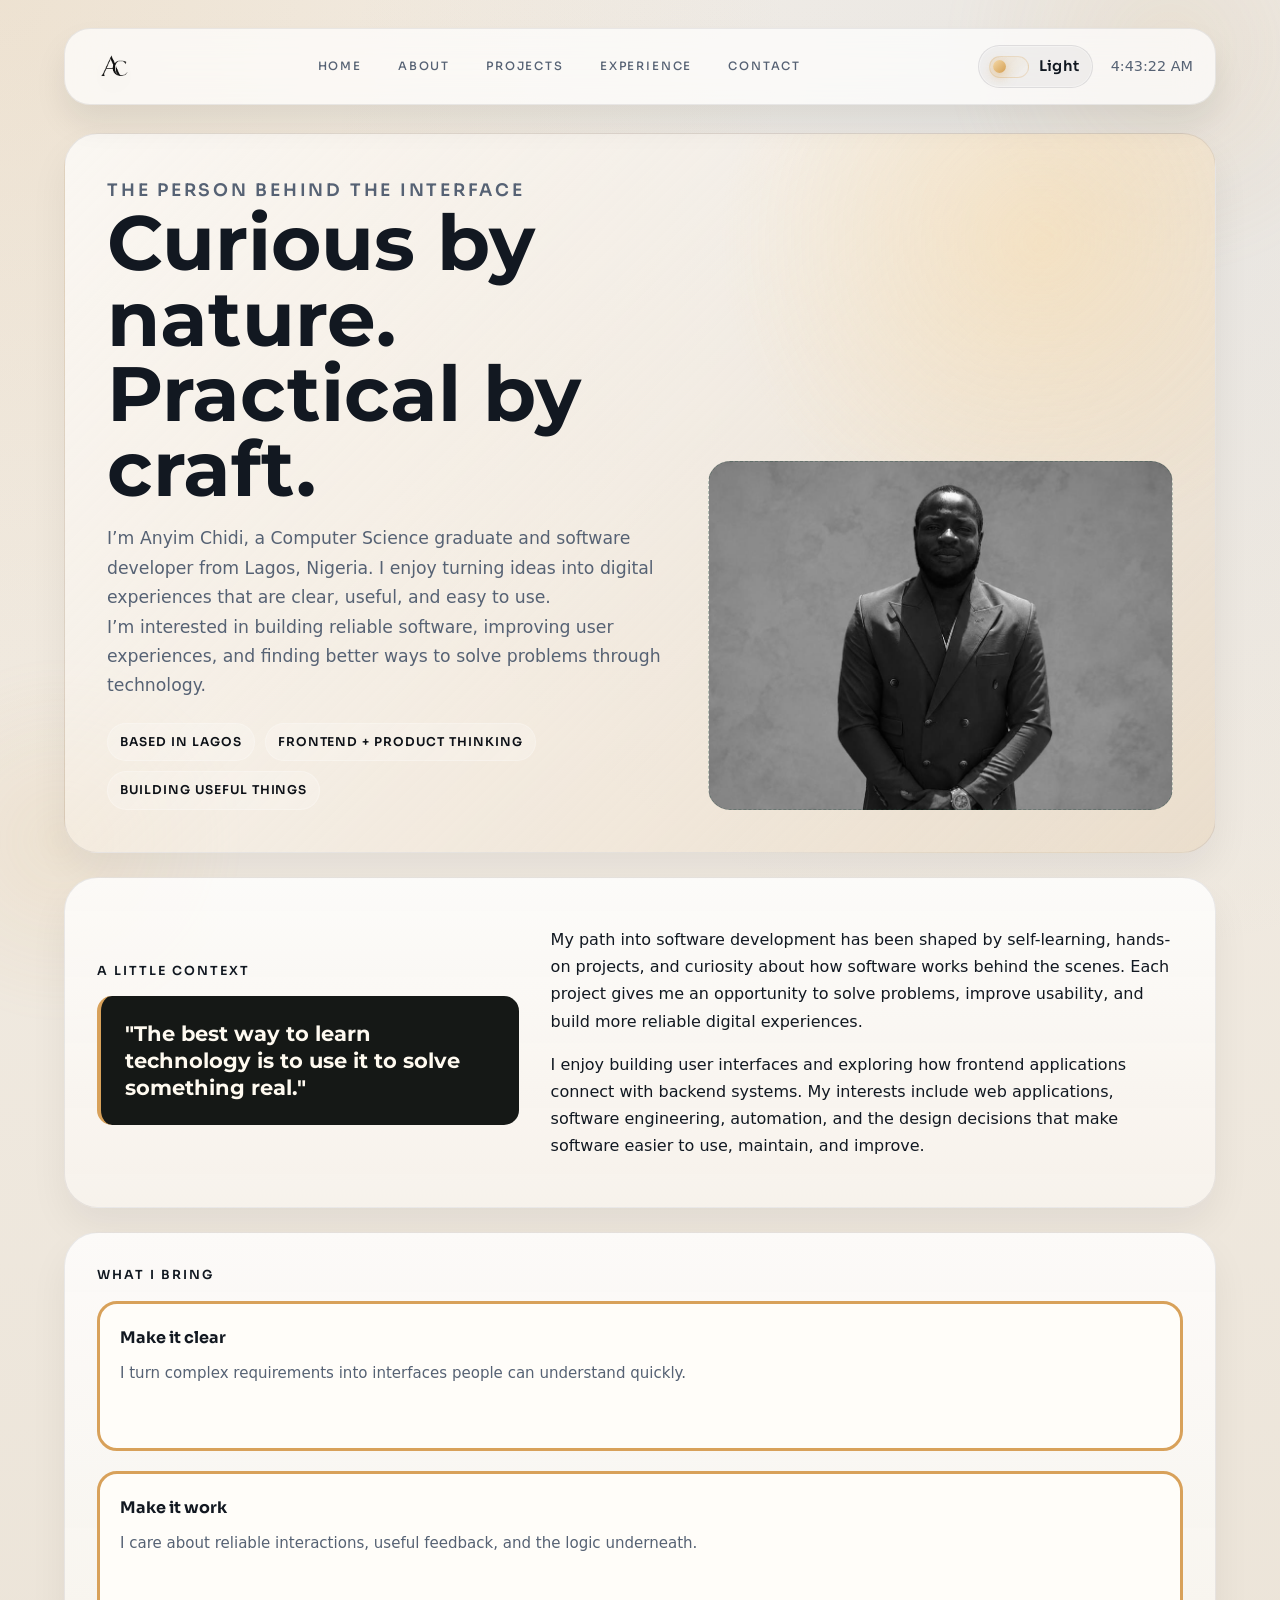
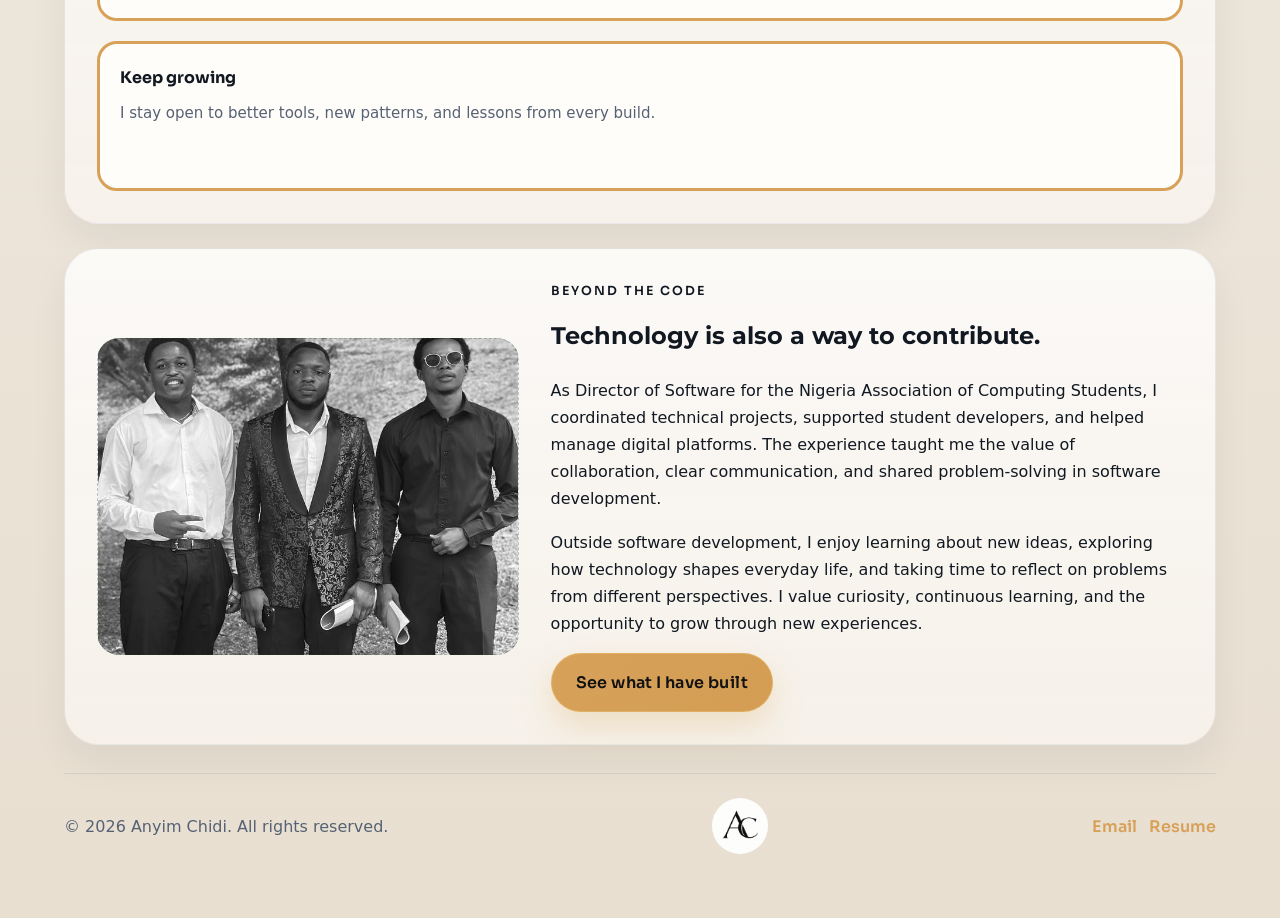
==== commit a1d11aea: "adjusted css styles" ====
--- a/about.html
+++ b/about.html
@@ -20,7 +20,9 @@
     <link rel="canonical" href="https://anyimchidi.com/about">
     <link rel="preconnect" href="https://fonts.googleapis.com">
     <link rel="preconnect" href="https://fonts.gstatic.com" crossorigin>
-    <link href="https://fonts.googleapis.com/css2?family=Inter:wght@400;500;600;700;800&family=Manrope:wght@500;600;700;800&display=swap" rel="stylesheet">
+    <link href="https://fonts.googleapis.com/css2?family=Montserrat:ital,wght@0,100..900;1,100..900&display=swap" rel="stylesheet">
+    <link href="https://api.fontshare.com/v2/css?f[]=satoshi@400,500,600,700,800&display=swap" rel="stylesheet">
+    <link href="https://fonts.googleapis.com/css2?family=Sora:wght@400;500;600;700;800&display=swap" rel="stylesheet">
 
 <link rel="icon" type="image/png" href="/favicon-96x96.png" sizes="96x96" />
 <link rel="icon" type="image/svg+xml" href="/favicon.svg" />
--- a/chidi.css
+++ b/chidi.css
@@ -21,6 +21,9 @@
   --radius-md: 22px;
   --radius-sm: 14px;
   --max-width: 1200px;
+  --font-body: "Satoshi", ui-sans-serif, system-ui, -apple-system, BlinkMacSystemFont, "Segoe UI", sans-serif;
+  --font-ui: "Sora", ui-sans-serif, system-ui, sans-serif;
+  --font-display: "Montserrat", ui-sans-serif, sans-serif;
 }
 
 body[data-theme="dark"] {
@@ -52,7 +55,7 @@
 
 body {
   margin: 0;
-  font-family: "Inter", "Segoe UI", Roboto, Arial, sans-serif;
+  font-family: var(--font-body);
   color: var(--text);
   background:
     radial-gradient(circle at top left, rgba(203, 158, 92, 0.16), transparent 28%),
@@ -102,7 +105,26 @@
 
 a {
   color: inherit;
+  font-family: var(--font-ui);
+  font-weight: 500;
   text-decoration: none;
+}
+
+button,
+.button,
+.button-secondary {
+  font-family: var(--font-ui);
+  font-weight: 600;
+  letter-spacing: 0.025em;
+}
+
+h1,
+h2,
+h3,
+h4,
+h5,
+h6 {
+  font-family: var(--font-display);
 }
 
 img {
@@ -327,7 +349,7 @@
 
 .hero h1 {
   margin: 0 0 18px;
-  font-family: "Manrope", "Inter", sans-serif;
+  font-family: var(--font-display);
   font-size: clamp(3.1rem, 5vw, 6rem);
   line-height: 0.92;
   letter-spacing: -0.08em;
@@ -454,7 +476,7 @@
 
 .section-title {
   margin-bottom: 20px;
-  font-family: "Manrope", "Inter", sans-serif;
+  font-family: var(--font-ui);
   font-size: 0.82rem;
   font-weight: 700;
   text-transform: uppercase;
@@ -512,7 +534,7 @@
 .project-card h3,
 .project-card h4 {
   margin: 0 0 10px;
-  font-family: "Manrope", "Inter", sans-serif;
+  font-family: var(--font-display);
   color: var(--accent-strong);
 }
 
@@ -559,7 +581,7 @@
 .profile-visual h2 {
   margin-top: 0;
   margin-bottom: 8px;
-  font-family: "Manrope", "Inter", sans-serif;
+  font-family: var(--font-display);
   font-size: 1.1rem;
   color: var(--accent-strong);
 }
@@ -589,7 +611,7 @@
 .page-intro h1 {
   max-width: 760px;
   margin: 0 0 18px;
-  font-family: "Manrope", "Inter", sans-serif;
+  font-family: var(--font-display);
   font-size: clamp(2.4rem, 6vw, 5.4rem);
   line-height: 0.98;
   color: var(--accent-strong);
@@ -617,8 +639,9 @@
   background: rgba(255, 255, 255, 0.2);
   border: 1px solid rgba(255, 255, 255, 0.22);
   color: var(--text-strong);
+  font-family: var(--font-ui);
   font-size: 0.76rem;
-  font-weight: 700;
+  font-weight: 600;
   letter-spacing: 0.08em;
   text-transform: uppercase;
 }
@@ -626,8 +649,9 @@
 .eyebrow {
   margin: 0 0 14px;
   color: var(--accent);
+  font-family: var(--font-ui);
   font-size: 0.78rem;
-  font-weight: 700;
+  font-weight: 600;
   letter-spacing: 0.16em;
   text-transform: uppercase;
 }
@@ -713,7 +737,7 @@
 .story-grid h2,
 .page-panel h2 {
   margin-top: 0;
-  font-family: "Manrope", "Inter", sans-serif;
+  font-family: var(--font-display);
   color: var(--accent-strong);
 }
 
@@ -724,7 +748,7 @@
   border-radius: 15px;
   background: rgb(21, 24, 22);
   color: floralwhite;
-  font-family: "Manrope", "Inter", sans-serif;
+  font-family: var(--font-display);
   font-size: 1.3rem;
   font-weight: 700;
   line-height: 1.3;
@@ -749,7 +773,7 @@
   display: block;
   margin-bottom: 8px;
   color: var(--accent-strong);
-  font-family: "Manrope", "Inter", sans-serif;
+  font-family: var(--font-ui);
 }
 
 .signal span {
@@ -795,6 +819,7 @@
 
 .case-study h2 {
   margin-bottom: 12px;
+  font-family: var(--font-display);
   font-size: clamp(1.5rem, 3vw, 2.3rem);
 }
 
@@ -812,8 +837,10 @@
   border-radius: 999px;
   background: var(--accent-soft);
   color: var(--accent-strong);
+  font-family: var(--font-ui);
   font-size: 0.8rem;
-  font-weight: 700;
+  font-weight: 600;
+  letter-spacing: 0.015em;
 }
 
 body[data-theme="dark"] .page-intro {
@@ -872,6 +899,7 @@
   border-radius: 999px;
   background: rgba(216, 167, 93, 0.1);
   color: var(--accent-strong);
+  font-family: var(--font-ui);
   font-weight: 600;
   border: 1px solid rgba(216, 167, 93, 0.2);
 }
@@ -1463,7 +1491,10 @@
   }
 
   .case-study__visual {
-    min-height: 220px;
+    width: 100%;
+    min-width: 0;
+    min-height: 0;
+    aspect-ratio: 4 / 3;
   }
 
   .image-slot,
@@ -1487,6 +1518,25 @@
 /* ================================
    Refined Interactive States
 ================================ */
+
+a {
+  font-family: var(--font-ui);
+}
+
+.button,
+.button-secondary,
+button {
+  font-family: var(--font-ui);
+  font-weight: 600;
+  letter-spacing: 0.025em;
+}
+
+.theme-toggle,
+.menu-toggle {
+  font-family: var(--font-ui);
+  font-weight: 600;
+  letter-spacing: 0.025em;
+}
 
 .button,
 .button-secondary {
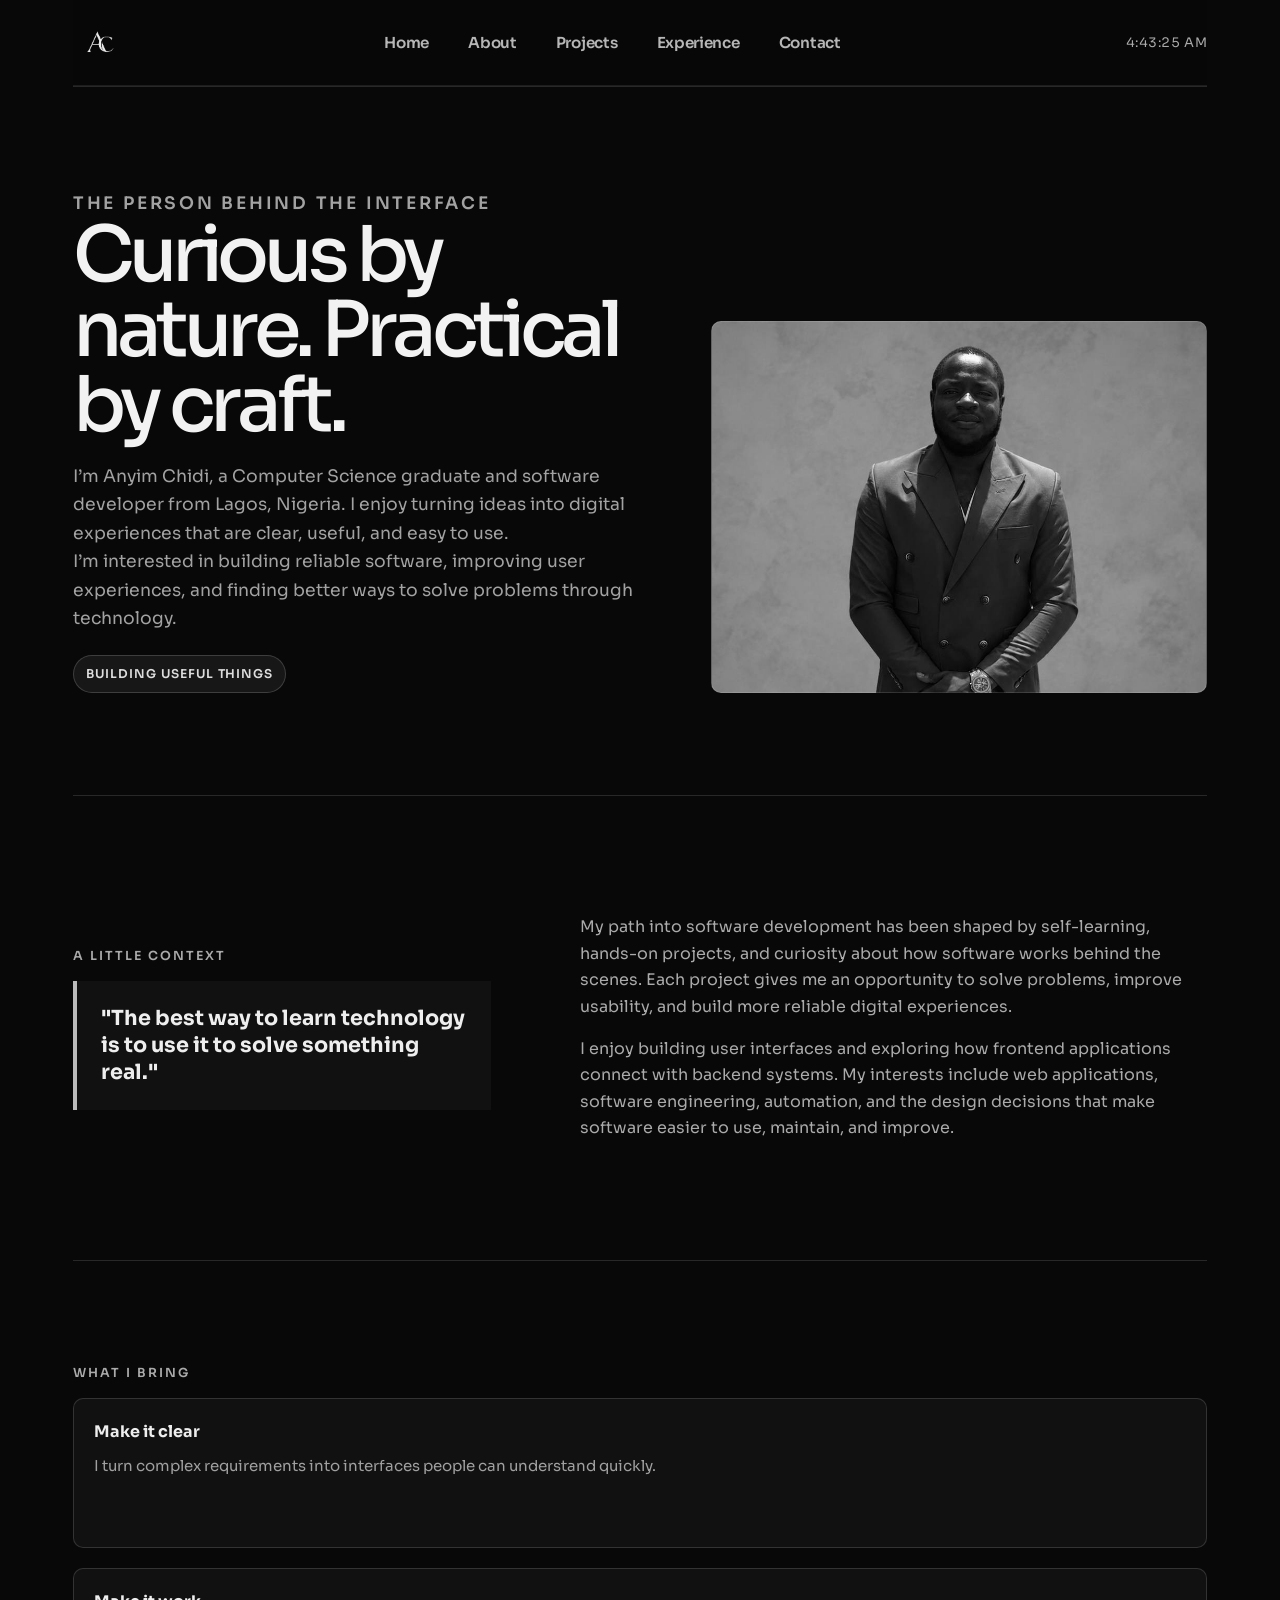
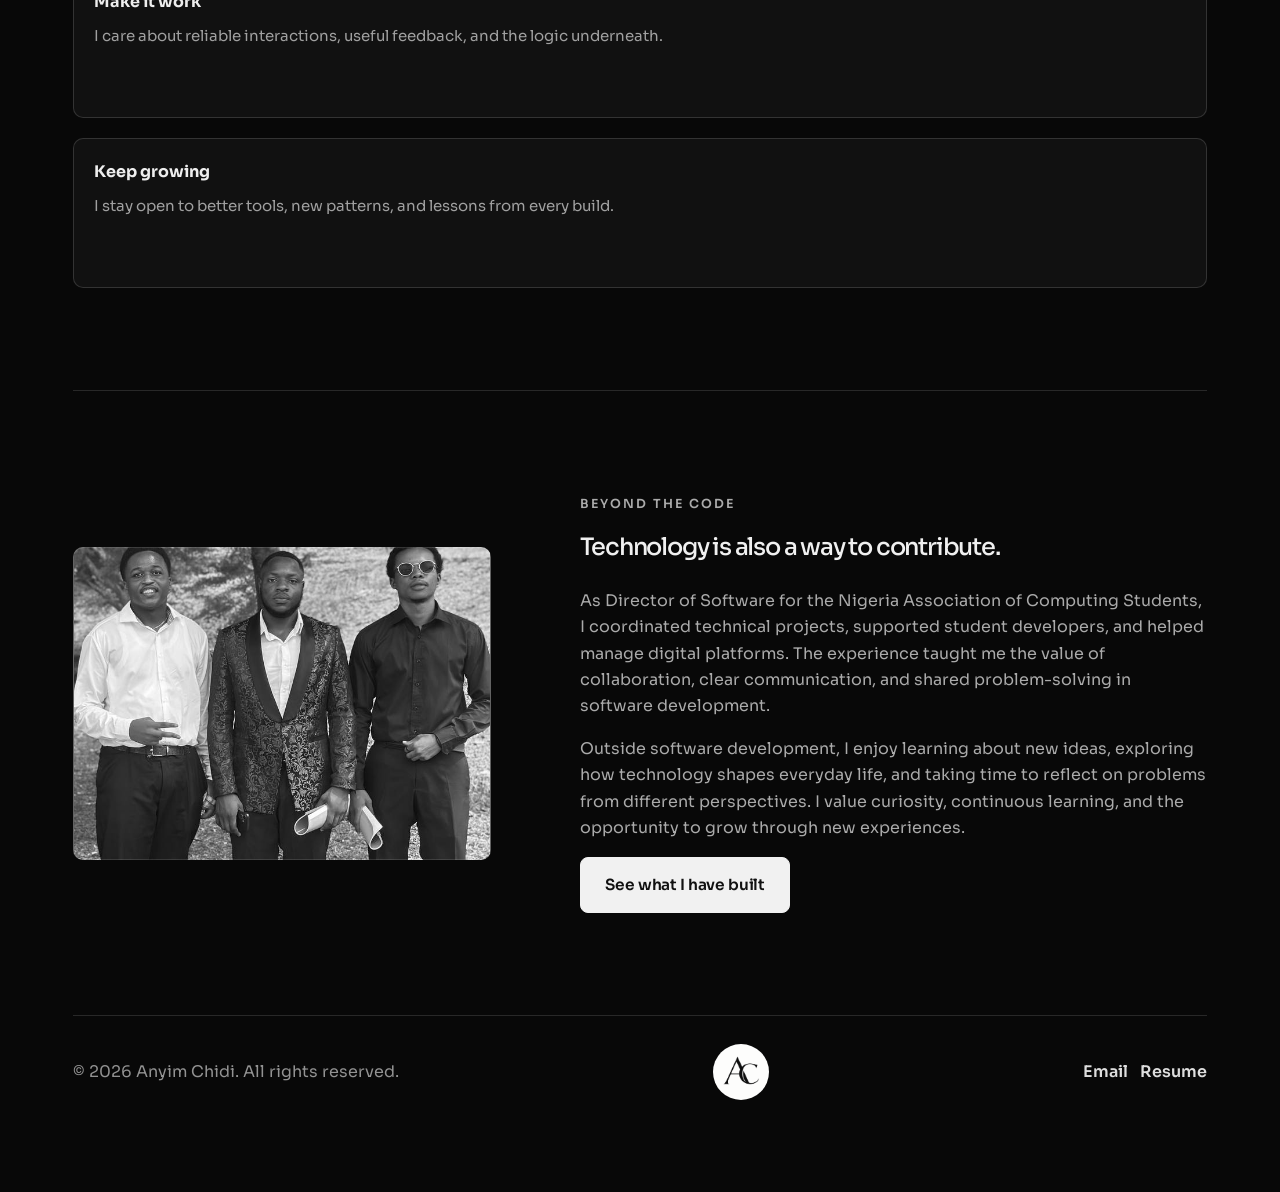
==== commit 4ca1d320: "improved ui and ux" ====
--- a/about.html
+++ b/about.html
@@ -90,8 +90,8 @@
                     <p>I’m Anyim Chidi, a Computer Science graduate and software developer from Lagos, Nigeria. I enjoy turning ideas into digital experiences that are clear, useful, and easy to use.</p>
                     <p>I’m interested in building reliable software, improving user experiences, and finding better ways to solve problems through technology.</p>
                     <div class="about-spotlight">
-                        <span>Based in Lagos</span>
-                        <span>Frontend + product thinking</span>
+                        <!-- <span>Based in Lagos</span> -->
+                        <!-- <span>Frontend + product thinking</span> -->
                         <span>Building useful things</span>
                     </div>
                 </div>
--- a/chidi.css
+++ b/chidi.css
@@ -21,9 +21,9 @@
   --radius-md: 22px;
   --radius-sm: 14px;
   --max-width: 1200px;
-  --font-body: "Satoshi", ui-sans-serif, system-ui, -apple-system, BlinkMacSystemFont, "Segoe UI", sans-serif;
-  --font-ui: "Sora", ui-sans-serif, system-ui, sans-serif;
-  --font-display: "Montserrat", ui-sans-serif, sans-serif;
+  --font-body: "Montserrat", ui-sans-serif, system-ui, -apple-system, BlinkMacSystemFont, "Segoe UI", sans-serif;
+  --font-ui: "Sora", "Montserrat", sans-serif;
+  --font-display: "Montserrat", sans-serif;
 }
 
 body[data-theme="dark"] {
@@ -322,6 +322,11 @@
   box-shadow: var(--shadow);
   overflow: hidden;
   position: relative;
+}
+
+#letter-hero{
+  letter-spacing: 1.15px;
+  font-size: 5rem;
 }
 
 body[data-theme="dark"] .hero {
@@ -1068,7 +1073,7 @@
 }
 #cv-download2::before {
     background-image: url("/images/download_cv.webp");
-    background-size: contain;
+    background-size: cover;
 }
 
 #linkedin:hover::before, #github:hover::before, #chidi:hover::before, #cv-view:hover::before, #cv-download:hover::before, #cv-download2:hover::before{
@@ -1131,7 +1136,7 @@
 /* Projects */
 #portfolio-website{
   background-image: url("images/anyimchidi-image.png");
-  background-size: cover;
+  background-size: 100%;
   transition: all 0.3s ease-in-out;
 }
 
@@ -1151,7 +1156,7 @@
 
 #beeapp{
   background-image: url("images/beeapp-image.png");
-  background-size: cover;
+  background-size: 100%;
   transition: all 0.3s ease-in-out;
 }
 #beeapp:hover{
@@ -1700,3 +1705,820 @@
     transition: none !important;
   }
 }
+
+/* Dark editorial portfolio */
+:root {
+  --bg: #080808;
+  --bg-2: #080808;
+  --surface: #111111;
+  --surface-strong: #151515;
+  --text: #ececec;
+  --text-strong: #f7f7f7;
+  --muted: #a0a0a0;
+  --border: rgba(255, 255, 255, 0.12);
+  --accent: #f0f0f0;
+  --accent-soft: rgba(255, 255, 255, 0.08);
+  --accent-strong: #f7f7f7;
+  --shadow: 0 28px 70px rgba(0, 0, 0, 0.32);
+  --shadow-soft: 0 18px 36px rgba(0, 0, 0, 0.28);
+  --glass-bg: rgba(8, 8, 8, 0.92);
+  --glass-bg2: #111111;
+  --glass-border: rgba(255, 255, 255, 0.12);
+  --max-width: 1440px;
+  --font-body: "Satoshi", "Sora", ui-sans-serif, system-ui, sans-serif;
+  --font-ui: "Satoshi", "Sora", ui-sans-serif, system-ui, sans-serif;
+  --font-display: "Sora", "Montserrat", ui-sans-serif, sans-serif;
+}
+
+html {
+  scroll-padding-top: 100px;
+}
+
+body,
+body[data-theme="dark"] {
+  color: var(--text);
+  background: #080808;
+  line-height: 1.65;
+  font-size: 16px;
+}
+
+body::before,
+body::after {
+  content: none;
+}
+
+body[data-theme="light"] {
+  --bg: #080808;
+  --bg-2: #080808;
+  --surface: #111111;
+  --surface-strong: #151515;
+  --text: #ececec;
+  --text-strong: #f7f7f7;
+  --muted: #a0a0a0;
+  --border: rgba(255, 255, 255, 0.12);
+  --accent: #f0f0f0;
+  --accent-soft: rgba(255, 255, 255, 0.08);
+  --accent-strong: #f7f7f7;
+  color: var(--text);
+  background: #080808;
+}
+
+.page-container {
+  max-width: var(--max-width);
+  padding: 0 clamp(22px, 5.7vw, 88px) 64px;
+}
+
+.header {
+  position: sticky;
+  top: 0;
+  display: flex;
+  width: 100%;
+  min-height: 86px;
+  gap: 28px;
+  margin: 0 auto;
+  padding: 18px 0;
+  border: 0;
+  border-bottom: 1px solid rgba(255, 255, 255, 0.09);
+  border-radius: 0;
+  background: rgba(8, 8, 8, 0.94);
+  box-shadow: none;
+  backdrop-filter: blur(16px);
+  -webkit-backdrop-filter: blur(16px);
+}
+
+body[data-theme="dark"] .header,
+body[data-theme="light"] .header {
+  background: rgba(8, 8, 8, 0.94);
+  box-shadow: none;
+}
+
+.brand {
+  flex: 0 0 auto;
+  width: 54px;
+  height: 42px;
+}
+
+.brand img {
+  filter: brightness(0) invert(1);
+  opacity: 0.92;
+}
+
+body[data-theme="dark"] .brand img {
+  filter: brightness(0) invert(1);
+}
+
+.desktop-nav {
+  flex: 1;
+  gap: clamp(4px, 1.5vw, 24px);
+}
+
+.desktop-nav a {
+  padding: 8px 10px;
+  border-radius: 0;
+  color: #b6b6b6;
+  font-size: 0.95rem;
+  font-weight: 600;
+  letter-spacing: -0.02em;
+  text-transform: none;
+}
+
+.desktop-nav a:hover,
+.desktop-nav a:focus-visible {
+  color: #fff;
+  background: transparent;
+  box-shadow: none;
+  transform: none;
+}
+
+#clock {
+  display: none;
+}
+
+.header-actions {
+  flex: 0 0 auto;
+}
+
+.theme-toggle {
+  display: none;
+}
+
+body[data-theme="dark"] .theme-toggle,
+body[data-theme="light"] .theme-toggle {
+  background: transparent;
+  box-shadow: none;
+}
+
+.theme-toggle:hover,
+.theme-toggle:focus-visible {
+  border-color: rgba(255, 255, 255, 0.35);
+  box-shadow: none;
+}
+
+.theme-toggle__track {
+  background: #252525;
+  border-color: #444;
+}
+
+.theme-toggle__thumb,
+body[data-theme="dark"] .theme-toggle__thumb {
+  background: #f2f2f2;
+  box-shadow: none;
+}
+
+.theme-toggle__text {
+  font-size: 0.78rem;
+}
+
+.hero {
+  display: flex;
+  align-items: center;
+  min-height: min(790px, calc(100svh - 86px));
+  padding: clamp(72px, 10vw, 144px) 0;
+  border: 0;
+  border-radius: 0;
+  background:
+    radial-gradient(ellipse at 79% 55%, rgba(255, 255, 255, 0.035), transparent 38%),
+    #080808;
+  box-shadow: none;
+}
+
+body[data-theme="dark"] .hero,
+body[data-theme="light"] .hero {
+  border: 0;
+  background:
+    radial-gradient(ellipse at 79% 55%, rgba(255, 255, 255, 0.035), transparent 38%),
+    #080808;
+}
+
+.hero::before {
+  content: none;
+}
+
+.hero > div {
+  max-width: 1040px;
+}
+
+.hero h1 {
+  max-width: 1000px;
+  margin-bottom: 34px;
+  color: #f2f2f2;
+  font-size: clamp(3.6rem, 7.2vw, 7.25rem);
+  font-weight: 500;
+  letter-spacing: -0.075em;
+  line-height: 0.98;
+}
+
+.hero p {
+  max-width: 650px;
+  margin-bottom: 38px;
+  color: #a4a4a4;
+  font-size: clamp(1.08rem, 1.9vw, 1.5rem);
+  font-weight: 500;
+  line-height: 1.48;
+}
+
+.hero-actions {
+  gap: 12px;
+}
+
+.button,
+.button-secondary {
+  min-height: 54px;
+  padding: 14px 24px;
+  border-radius: 8px;
+  font-size: 0.96rem;
+  letter-spacing: -0.01em;
+}
+
+.button {
+  color: #111;
+  background: #f1f1f1;
+  border: 1px solid #f1f1f1;
+  box-shadow: none;
+}
+
+.button:hover,
+.button:focus-visible {
+  color: #111;
+  background: #d8d8d8;
+  box-shadow: none;
+}
+
+.button-secondary {
+  color: #f0f0f0;
+  background: transparent;
+  border: 1px solid rgba(255, 255, 255, 0.28);
+  box-shadow: none;
+}
+
+body[data-theme="dark"] .button-secondary,
+body[data-theme="light"] .button-secondary {
+  color: #f0f0f0;
+  background: transparent;
+  box-shadow: none;
+}
+
+.button-secondary:hover,
+.button-secondary:focus-visible {
+  color: #fff;
+  background: #171717;
+  border-color: #777;
+  box-shadow: none;
+}
+
+.panel,
+body[data-theme="dark"] .panel,
+body[data-theme="light"] .panel {
+  margin-top: 0;
+  padding: clamp(64px, 8vw, 112px) 0;
+  border: 0;
+  border-top: 1px solid rgba(255, 255, 255, 0.13);
+  border-radius: 0;
+  background: transparent;
+  box-shadow: none;
+  color: var(--text);
+}
+
+.panel > .section-title,
+.section-title {
+  margin: 0 0 34px;
+  color: #f1f1f1;
+  font-family: var(--font-display);
+  font-size: clamp(2.15rem, 4vw, 3.8rem);
+  font-weight: 500;
+  letter-spacing: -0.065em;
+  line-height: 1.08;
+  text-transform: none;
+}
+
+.panel p,
+.panel li {
+  color: #aaa;
+}
+
+.panel p {
+  max-width: 760px;
+}
+
+.about-grid {
+  grid-template-columns: minmax(0, 1.4fr) minmax(260px, 0.6fr);
+  align-items: start;
+  gap: clamp(36px, 8vw, 120px);
+}
+
+.about-grid > div:first-child p {
+  max-width: 780px;
+  font-size: clamp(1.05rem, 1.55vw, 1.28rem);
+  line-height: 1.75;
+}
+
+.profile-box,
+body[data-theme="dark"] .profile-box,
+body[data-theme="light"] .profile-box {
+  padding: 0;
+  border: 0;
+  border-radius: 0;
+  background: transparent;
+  box-shadow: none;
+}
+
+.profile-visual {
+  padding: 26px 0 0;
+  border-top: 1px solid rgba(255, 255, 255, 0.2);
+}
+
+.profile-visual h2,
+.profile-visual p,
+.profile-visual strong {
+  color: #e7e7e7;
+}
+
+.profile-visual h2 {
+  margin: 0 0 20px;
+  font-family: var(--font-display);
+  font-size: 1rem;
+  font-weight: 600;
+}
+
+.profile-visual p {
+  margin: 10px 0;
+  font-size: 0.92rem;
+}
+
+#skills .grid > div {
+  padding: 22px 0;
+  border-block: 1px solid rgba(255, 255, 255, 0.13);
+}
+
+#skills .grid h3 {
+  margin: 0 0 22px;
+  color: #aaa;
+  font-size: 0.9rem;
+  font-weight: 500;
+}
+
+.skill-pill {
+  padding: 10px 16px;
+  border: 1px solid rgba(255, 255, 255, 0.17);
+  border-radius: 999px;
+  background: #111;
+  color: #e5e5e5;
+  font-size: 0.88rem;
+  font-weight: 500;
+}
+
+.project-list {
+  gap: 18px;
+}
+
+.project-card,
+body[data-theme="dark"] .project-card,
+body[data-theme="light"] .project-card {
+  border: 1px solid rgba(255, 255, 255, 0.13);
+  border-radius: 12px;
+  background-color: #111;
+  box-shadow: none;
+}
+
+.project-card::before {
+  content: none;
+}
+
+.project-card:hover {
+  border-color: rgba(255, 255, 255, 0.35);
+  box-shadow: none;
+}
+
+.project-card h3,
+.project-card h4,
+.project-card p,
+.project-card li {
+  color: #e5e5e5;
+}
+
+#projects .project-card {
+  min-height: 420px;
+  padding: 245px 24px 24px;
+  background-position: center top;
+  background-size: cover;
+}
+
+#projects .project-card:hover {
+  background-size: cover;
+}
+
+#projects .project-card::after {
+  content: "";
+  position: absolute;
+  inset: 0;
+  background: linear-gradient(180deg, transparent 18%, rgba(8, 8, 8, 0.42) 48%, #111 68%);
+  pointer-events: none;
+}
+
+#projects .project-card > * {
+  position: relative;
+  z-index: 1;
+}
+
+#experience .project-list,
+#volunteer .project-list {
+  grid-template-columns: repeat(2, minmax(0, 1fr));
+}
+
+#experience .project-card,
+#volunteer .project-card {
+  min-height: 0;
+  padding: 28px;
+  align-items: flex-start;
+  justify-content: flex-start;
+  background-image: none;
+}
+
+#experience .project-card h3,
+#volunteer .project-card h3 {
+  margin: 0 0 12px;
+}
+
+#experience .project-card h4,
+#volunteer .project-card h4 {
+  font-size: 0.95rem;
+}
+
+#experience .project-card ul,
+#volunteer .project-card ul {
+  padding-left: 20px;
+}
+
+.links-list {
+  grid-template-columns: repeat(3, minmax(0, 1fr));
+  gap: 14px;
+}
+
+.links-list a,
+.last-link a,
+body[data-theme="dark"] .links-list a,
+body[data-theme="dark"] .last-link a,
+body[data-theme="light"] .links-list a,
+body[data-theme="light"] .last-link a {
+  min-height: 120px;
+  padding: 28px;
+  align-items: flex-end;
+  border: 1px solid rgba(255, 255, 255, 0.16);
+  border-radius: 10px;
+  background: #111;
+  color: #f0f0f0;
+  box-shadow: none;
+}
+
+.links-list a::before,
+.last-link a::before {
+  opacity: 0.08;
+}
+
+.links-list a:hover,
+.last-link a:hover,
+.links-list a:focus-visible,
+.last-link a:focus-visible {
+  border-color: rgba(255, 255, 255, 0.38);
+  box-shadow: none;
+}
+
+.last-link {
+  max-width: calc((100% - 28px) / 3);
+  margin: 14px 0 0;
+}
+
+.contact-form {
+  max-width: 720px;
+}
+
+.contact-form label {
+  color: #dedede;
+}
+
+.contact-form input,
+.contact-form textarea,
+body[data-theme="dark"] .contact-form input,
+body[data-theme="dark"] .contact-form textarea,
+body[data-theme="light"] .contact-form input,
+body[data-theme="light"] .contact-form textarea {
+  border: 1px solid rgba(255, 255, 255, 0.17);
+  border-radius: 8px;
+  background: #111;
+  color: #f2f2f2;
+}
+
+.contact-form input:focus,
+.contact-form textarea:focus {
+  border-color: #aaa;
+  box-shadow: 0 0 0 3px rgba(255, 255, 255, 0.07);
+}
+
+footer {
+  margin-top: 0;
+  padding: 28px 0;
+  border-top: 1px solid rgba(255, 255, 255, 0.13);
+  color: #929292;
+}
+
+footer a {
+  color: #dedede;
+}
+
+.gallery-grid {
+  background: #161616;
+}
+
+.mobile-nav,
+body[data-theme="dark"] .mobile-nav,
+body[data-theme="light"] .mobile-nav {
+  top: 78px;
+  border: 1px solid rgba(255, 255, 255, 0.15);
+  border-radius: 10px;
+  background: rgba(12, 12, 12, 0.98);
+  box-shadow: 0 20px 50px rgba(0, 0, 0, 0.45);
+}
+
+.mobile-nav a {
+  border-radius: 6px;
+  color: #e7e7e7;
+  background: transparent;
+}
+
+.mobile-nav a:hover,
+.mobile-nav a:focus-visible {
+  color: #fff;
+  background: #1a1a1a;
+  border-color: transparent;
+}
+
+.page-intro,
+body[data-theme="dark"] .page-intro {
+  min-height: 500px;
+  padding: clamp(48px, 8vw, 110px);
+  border: 1px solid rgba(255, 255, 255, 0.13);
+  border-radius: 12px;
+  background: #101010;
+}
+
+.page-intro h1 {
+  color: #f2f2f2;
+  font-weight: 500;
+  letter-spacing: -0.07em;
+}
+
+.page-intro p,
+.eyebrow {
+  color: #a2a2a2;
+}
+
+.about-spotlight span {
+  border-color: rgba(255, 255, 255, 0.17);
+  background: #171717;
+  color: #ddd;
+}
+
+.image-slot,
+.image-slot2,
+.image-slot3 {
+  border: 1px solid rgba(255, 255, 255, 0.12);
+  border-radius: 10px;
+  filter: grayscale(1);
+}
+
+.story-grid {
+  gap: clamp(32px, 7vw, 100px);
+}
+
+.story-grid h2,
+.page-panel h2 {
+  color: #f0f0f0;
+  font-weight: 500;
+  letter-spacing: -0.05em;
+}
+
+.quote-block {
+  border-left-color: #bbb;
+  border-radius: 0;
+  background: #111;
+  color: #eee;
+}
+
+.signal {
+  border: 1px solid rgba(255, 255, 255, 0.14);
+  border-radius: 10px;
+  background: #111;
+}
+
+.signal strong {
+  color: #eee;
+}
+
+.case-study,
+body[data-theme="dark"] .case-study {
+  border-color: rgba(255, 255, 255, 0.13);
+  border-radius: 12px;
+  background: #101010;
+  box-shadow: none;
+}
+
+.case-study h2 {
+  color: #f1f1f1;
+}
+
+.case-study__meta li {
+  background: #1c1c1c;
+  color: #dedede;
+}
+
+@media (max-width: 760px) {
+  .page-container {
+    padding: 0 22px 40px;
+  }
+
+  .header {
+    min-height: 72px;
+    padding: 12px 0;
+    gap: 12px;
+  }
+
+  .theme-toggle {
+    padding: 5px;
+  }
+
+  .theme-toggle__text {
+    display: none;
+  }
+
+  .menu-toggle {
+    border-color: rgba(255, 255, 255, 0.16);
+    border-radius: 8px;
+    background: transparent;
+    color: #eee;
+  }
+
+  .hero {
+    min-height: min(760px, calc(100svh - 72px));
+    padding: 84px 0;
+  }
+
+  .hero h1 {
+    margin-bottom: 25px;
+    font-size: clamp(3.1rem, 12vw, 5.3rem);
+    line-height: 0.99;
+  }
+
+  .hero p {
+    font-size: 1.08rem;
+  }
+
+  .panel,
+  body[data-theme="dark"] .panel,
+  body[data-theme="light"] .panel {
+    padding: 64px 0;
+  }
+
+  .panel > .section-title,
+  .section-title {
+    margin-bottom: 26px;
+    font-size: clamp(2rem, 9vw, 3rem);
+  }
+
+  .about-grid {
+    grid-template-columns: 1fr;
+    gap: 22px;
+  }
+
+  #experience .project-list,
+  #volunteer .project-list,
+  .links-list {
+    grid-template-columns: 1fr;
+  }
+
+  #projects .project-card {
+    min-height: 390px;
+    padding: 220px 20px 20px;
+  }
+
+  #experience .project-card,
+  #volunteer .project-card {
+    padding: 22px;
+  }
+
+  .links-list a,
+  .last-link a,
+  body[data-theme="dark"] .links-list a,
+  body[data-theme="dark"] .last-link a,
+  body[data-theme="light"] .links-list a,
+  body[data-theme="light"] .last-link a {
+    min-height: 86px;
+    padding: 22px;
+    align-items: center;
+  }
+
+  .last-link {
+    max-width: none;
+  }
+
+  .page-intro,
+  body[data-theme="dark"] .page-intro {
+    min-height: auto;
+    padding: 34px 24px;
+  }
+
+  footer {
+    align-items: flex-start;
+    gap: 18px;
+  }
+}
+
+@media (max-width: 420px) {
+  .page-container {
+    padding-inline: 18px;
+  }
+
+  .hero h1 {
+    font-size: clamp(2.8rem, 13vw, 3.4rem);
+  }
+
+  .hero-actions {
+    align-items: stretch;
+    flex-direction: column;
+  }
+
+  .hero-actions .button,
+  .hero-actions .button-secondary {
+    width: 100%;
+  }
+}
+
+#clock {
+  display: block;
+  flex: 0 0 auto;
+  margin: 0 0 0 auto;
+  color: #aaa;
+  font-family: var(--font-ui);
+  font-size: 0.82rem;
+  font-variant-numeric: tabular-nums;
+  letter-spacing: 0.04em;
+  white-space: nowrap;
+}
+
+#mobileNav {
+  top: 78px;
+  right: calc((100vw - min(100vw, 1440px)) / 2 + clamp(22px, 5.7vw, 88px));
+  left: auto;
+  display: flex;
+  width: min(calc(100vw - 44px), 360px);
+  transform: translateY(-10px) scale(0.98);
+  transform-origin: top right;
+  opacity: 0;
+  visibility: hidden;
+  pointer-events: none;
+  transition:
+    opacity 360ms cubic-bezier(0.2, 0.75, 0.25, 1),
+    transform 360ms cubic-bezier(0.2, 0.75, 0.25, 1),
+    visibility 0s linear 360ms;
+}
+
+#mobileNav.is-open {
+  transform: translateY(0) scale(1);
+  opacity: 1;
+  visibility: visible;
+  pointer-events: auto;
+  transition:
+    opacity 360ms cubic-bezier(0.2, 0.75, 0.25, 1),
+    transform 360ms cubic-bezier(0.2, 0.75, 0.25, 1),
+    visibility 0s;
+}
+
+@media (max-width: 760px) {
+  .header {
+    display: grid;
+    grid-template-columns: minmax(0, 1fr) auto minmax(0, 1fr);
+    align-items: center;
+    gap: 8px;
+  }
+
+  .brand {
+    grid-column: 1;
+    justify-self: start;
+  }
+
+  #clock {
+    position: absolute;
+    left: 50%;
+    margin: 0;
+    transform: translateX(-50%);
+    font-size: 0.76rem;
+  }
+
+  .header-actions {
+    grid-column: 3;
+    justify-self: end;
+  }
+
+  #mobileNav {
+    top: 64px;
+  }
+}
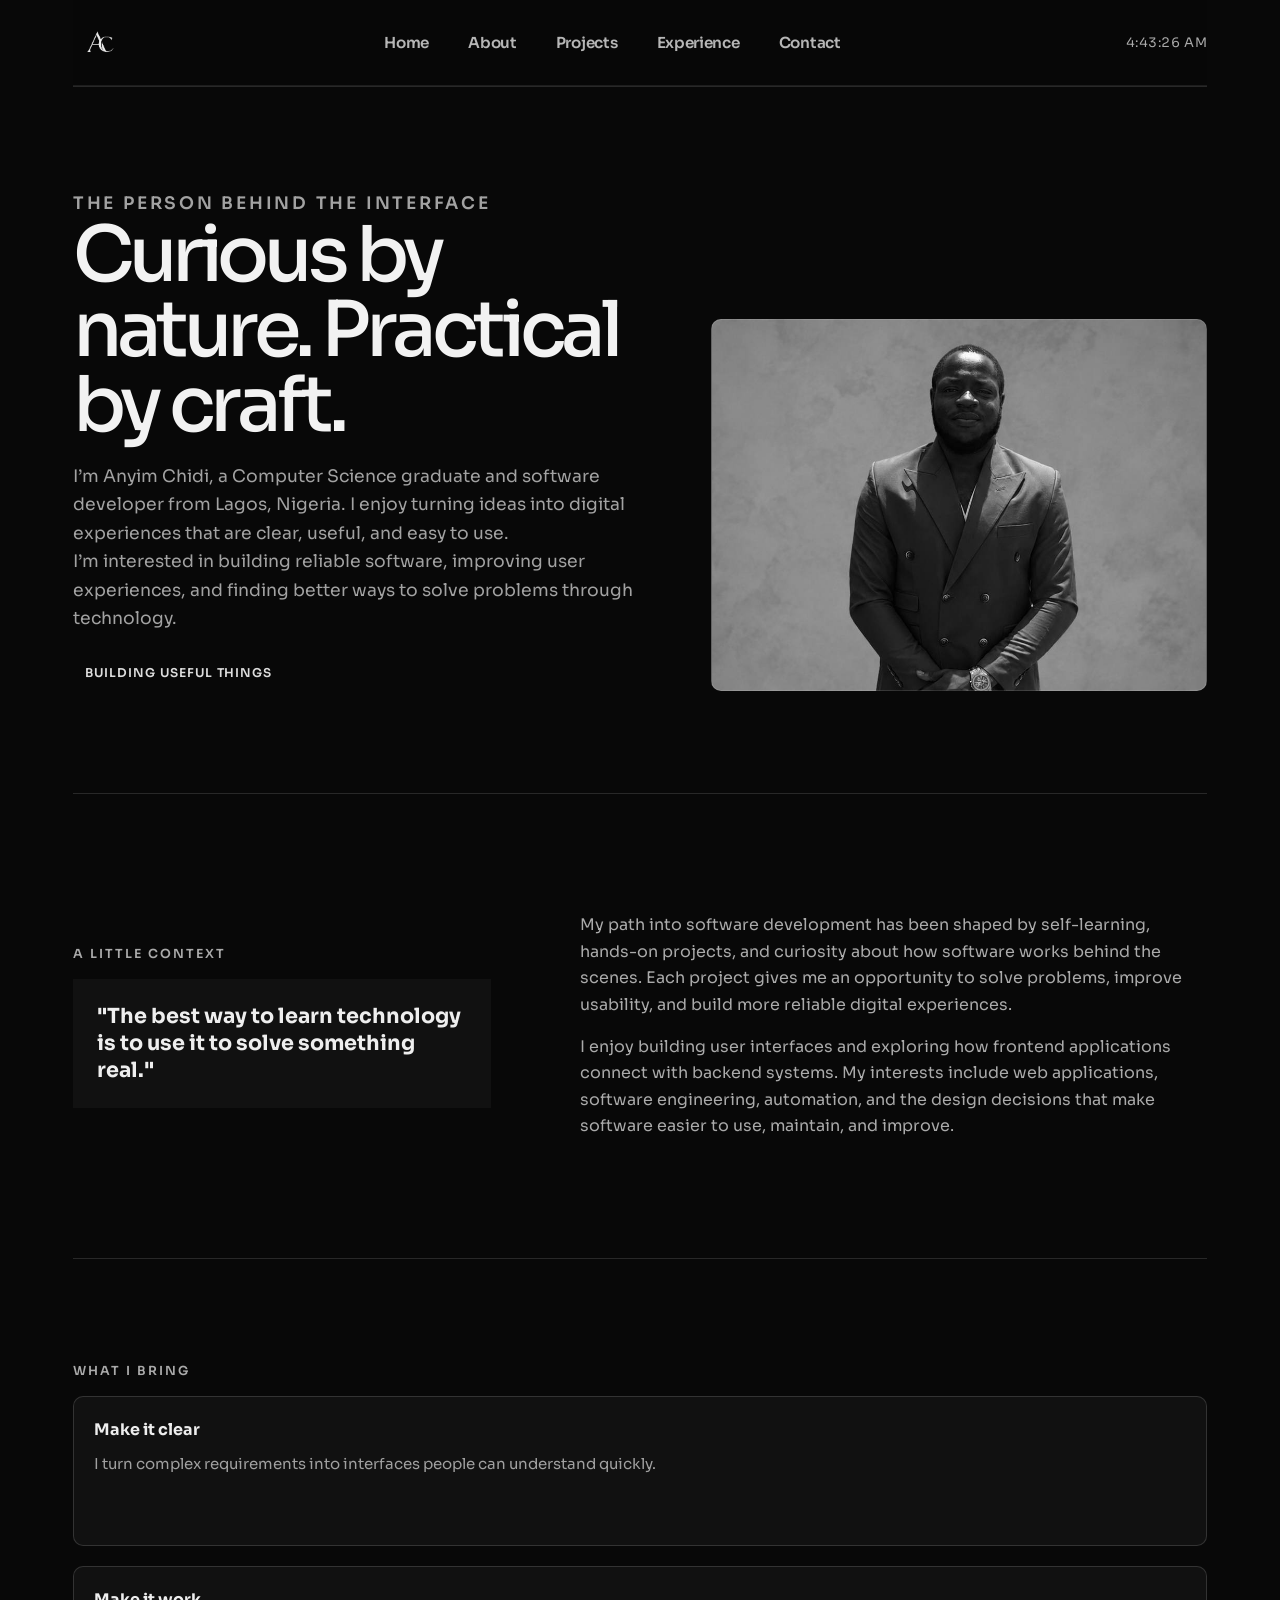
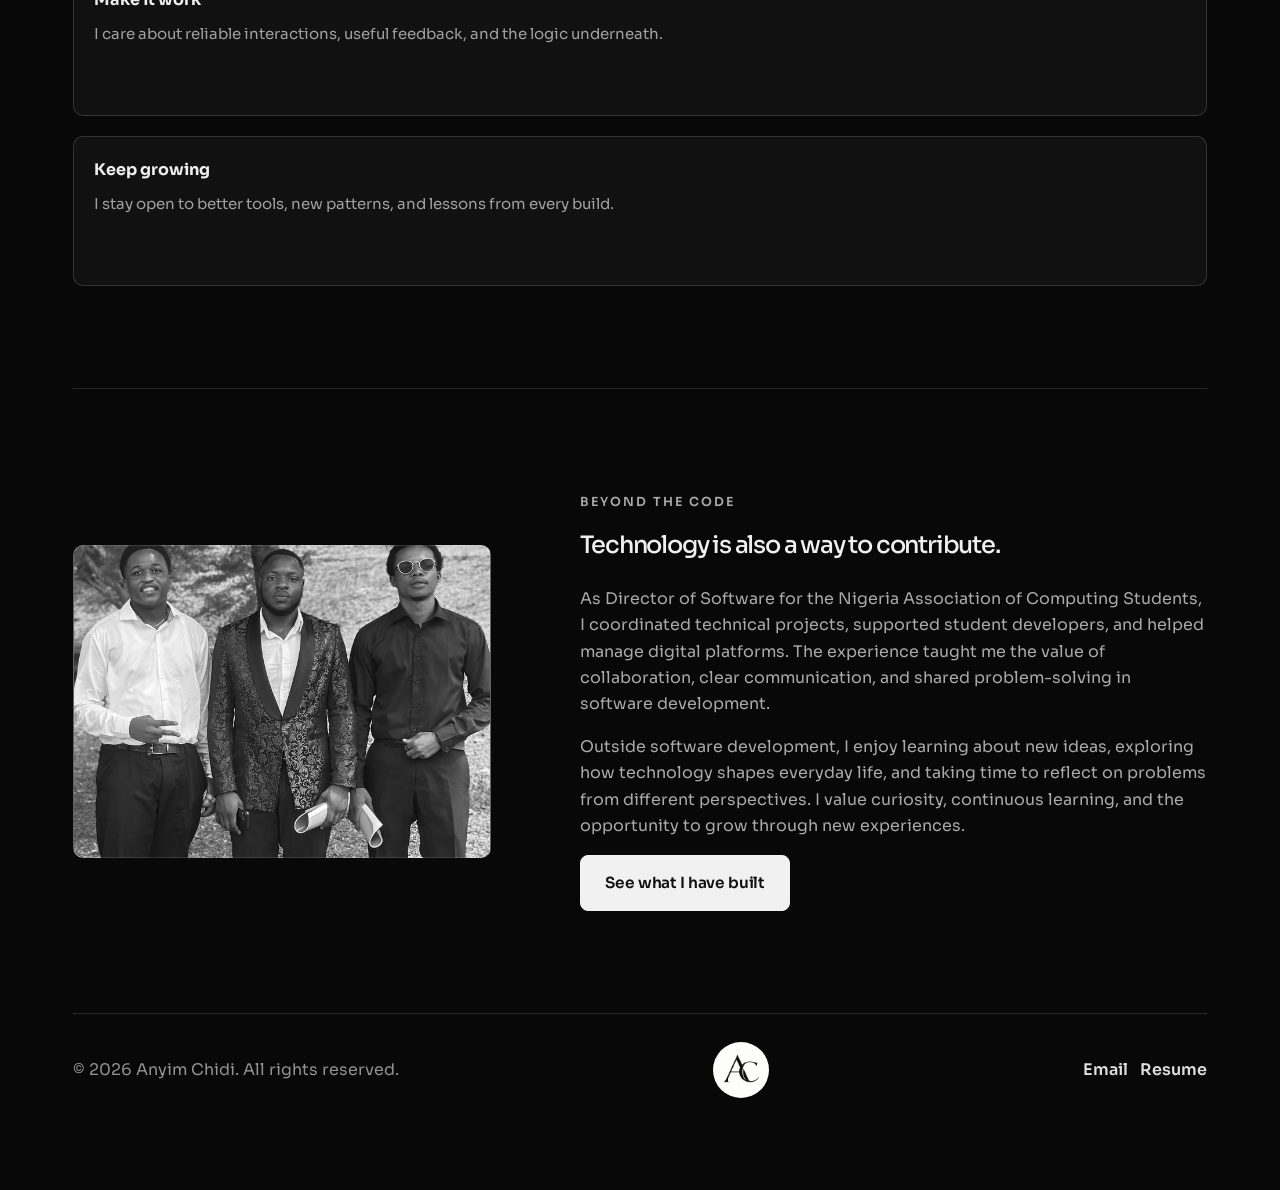
==== commit 257af381: "..." ====
--- a/about.html
+++ b/about.html
@@ -90,8 +90,6 @@
                     <p>I’m Anyim Chidi, a Computer Science graduate and software developer from Lagos, Nigeria. I enjoy turning ideas into digital experiences that are clear, useful, and easy to use.</p>
                     <p>I’m interested in building reliable software, improving user experiences, and finding better ways to solve problems through technology.</p>
                     <div class="about-spotlight">
-                        <!-- <span>Based in Lagos</span> -->
-                        <!-- <span>Frontend + product thinking</span> -->
                         <span>Building useful things</span>
                     </div>
                 </div>
--- a/chidi.css
+++ b/chidi.css
@@ -7,8 +7,8 @@
   --text-strong: #0d1117;
   --muted: #566274;
   --border: rgba(17, 24, 39, 0.08);
-  --accent: #d8a15a;
-  --accent-soft: rgba(216, 161, 90, 0.14);
+  --accent: #0b0906;
+  --accent-soft: rgba(19, 14, 9, 0.14);
   --accent-strong: #121821;
   --shadow: 0 32px 80px rgba(14, 19, 25, 0.12);
   --shadow-soft: 0 18px 36px rgba(15, 22, 29, 0.08);
@@ -326,7 +326,7 @@
 
 #letter-hero{
   letter-spacing: 1.15px;
-  font-size: 5rem;
+  /* font-size: 5rem; */
 }
 
 body[data-theme="dark"] .hero {
@@ -355,7 +355,7 @@
 .hero h1 {
   margin: 0 0 18px;
   font-family: var(--font-display);
-  font-size: clamp(3.1rem, 5vw, 6rem);
+  font-size: clamp(1.7rem, 2vw, 4rem);
   line-height: 0.92;
   letter-spacing: -0.08em;
   color: var(--accent-strong);
@@ -640,9 +640,6 @@
   display: inline-flex;
   align-items: center;
   padding: 8px 12px;
-  border-radius: 999px;
-  background: rgba(255, 255, 255, 0.2);
-  border: 1px solid rgba(255, 255, 255, 0.22);
   color: var(--text-strong);
   font-family: var(--font-ui);
   font-size: 0.76rem;
@@ -749,7 +746,6 @@
 .quote-block {
   margin: 0;
   padding: 24px;
-  border-left: 4px solid var(--accent);
   border-radius: 15px;
   background: rgb(21, 24, 22);
   color: floralwhite;
@@ -840,9 +836,9 @@
 .case-study__meta li {
   padding: 5px 10px;
   border-radius: 999px;
-  background: var(--accent-soft);
+  background: inherit;
   color: var(--accent-strong);
-  font-family: var(--font-ui);
+  font-family: var(--font-display);
   font-size: 0.8rem;
   font-weight: 600;
   letter-spacing: 0.015em;
@@ -900,13 +896,13 @@
 }
 
 .skill-pill {
-  padding: 10px 14px;
-  border-radius: 999px;
-  background: rgba(216, 167, 93, 0.1);
+  /* padding: 10px 14px; */
+  /* border-radius: 999px; */
+  /* background: rgba(216, 167, 93, 0.1); */
   color: var(--accent-strong);
-  font-family: var(--font-ui);
+  font-family: var(--font-display);
   font-weight: 600;
-  border: 1px solid rgba(216, 167, 93, 0.2);
+  /* border: 1px solid rgba(216, 167, 93, 0.2); */
 }
 
 /* =============================
@@ -1304,20 +1300,20 @@
   display: none;
   width: 44px;
   height: 44px;
-  border: 1px solid var(--border);
-  border-radius: 12px;
+  border: none;
+  /* border-radius: 12px; */
   background: rgba(255, 255, 255, 0.06);
   color: var(--text);
   cursor: pointer;
   padding: 0;
   position: relative;
-  transition: transform 220ms ease, border-color 220ms ease, background-color 220ms ease;
+  /* transition: transform 220ms ease, border-color 220ms ease, background-color 220ms ease; */
 }
 
 .menu-toggle:hover,
 .menu-toggle:focus-visible {
-  transform: translateY(-1px);
-  border-color: rgba(216, 167, 93, 0.35);
+transform: none;
+transition: none;
 }
 
 .menu-toggle span {
@@ -1381,6 +1377,7 @@
   padding: 12px 14px;
   border-radius: 12px;
   font-size: 0.8rem;
+  text-align: center;
   font-weight: 700;
   letter-spacing: 0.12em;
   text-transform: uppercase;
@@ -1392,7 +1389,7 @@
 .mobile-nav a:hover,
 .mobile-nav a:focus-visible {
   background: rgba(211, 157, 79, 0.08);
-  border-color: rgba(211, 157, 79, 0.2);
+  border-color: rgba(13, 11, 7, 0.2);
 }
 
 /* ================================
@@ -1531,7 +1528,7 @@
 .button,
 .button-secondary,
 button {
-  font-family: var(--font-ui);
+  font-family: var(--font-display);
   font-weight: 600;
   letter-spacing: 0.025em;
 }
@@ -1578,7 +1575,7 @@
 .button:hover,
 .button:focus-visible {
   box-shadow:
-    0 18px 34px rgba(212, 158, 80, 0.3),
+    0 18px 34px rgba(18, 13, 5, 0.3),
     0 0 0 4px var(--accent-soft);
 }
 
@@ -1606,7 +1603,7 @@
 button:not(.button):not(.button-secondary):hover,
 button:not(.button):not(.button-secondary):focus-visible {
   transform: translateY(-2px);
-  border-color: rgba(216, 167, 93, 0.52);
+  border-color: rgba(14, 11, 6, 0.52);
   box-shadow:
     0 9px 22px rgba(17, 24, 39, 0.1),
     0 0 0 3px var(--accent-soft);
@@ -2059,9 +2056,9 @@
 
 .skill-pill {
   padding: 10px 16px;
-  border: 1px solid rgba(255, 255, 255, 0.17);
-  border-radius: 999px;
-  background: #111;
+  /* border: 1px solid rgba(255, 255, 255, 0.17); */
+  /* border-radius: 999px; */
+  /* background: #e2dada; */
   color: #e5e5e5;
   font-size: 0.88rem;
   font-weight: 500;
@@ -2147,6 +2144,10 @@
 #experience .project-card ul,
 #volunteer .project-card ul {
   padding-left: 20px;
+}
+
+#experience li{
+  margin-bottom: 25about-spotlightpx;
 }
 
 .links-list {
@@ -2273,8 +2274,6 @@
 }
 
 .about-spotlight span {
-  border-color: rgba(255, 255, 255, 0.17);
-  background: #171717;
   color: #ddd;
 }
 
@@ -2298,7 +2297,6 @@
 }
 
 .quote-block {
-  border-left-color: #bbb;
   border-radius: 0;
   background: #111;
   color: #eee;
@@ -2324,11 +2322,6 @@
 
 .case-study h2 {
   color: #f1f1f1;
-}
-
-.case-study__meta li {
-  background: #1c1c1c;
-  color: #dedede;
 }
 
 @media (max-width: 760px) {
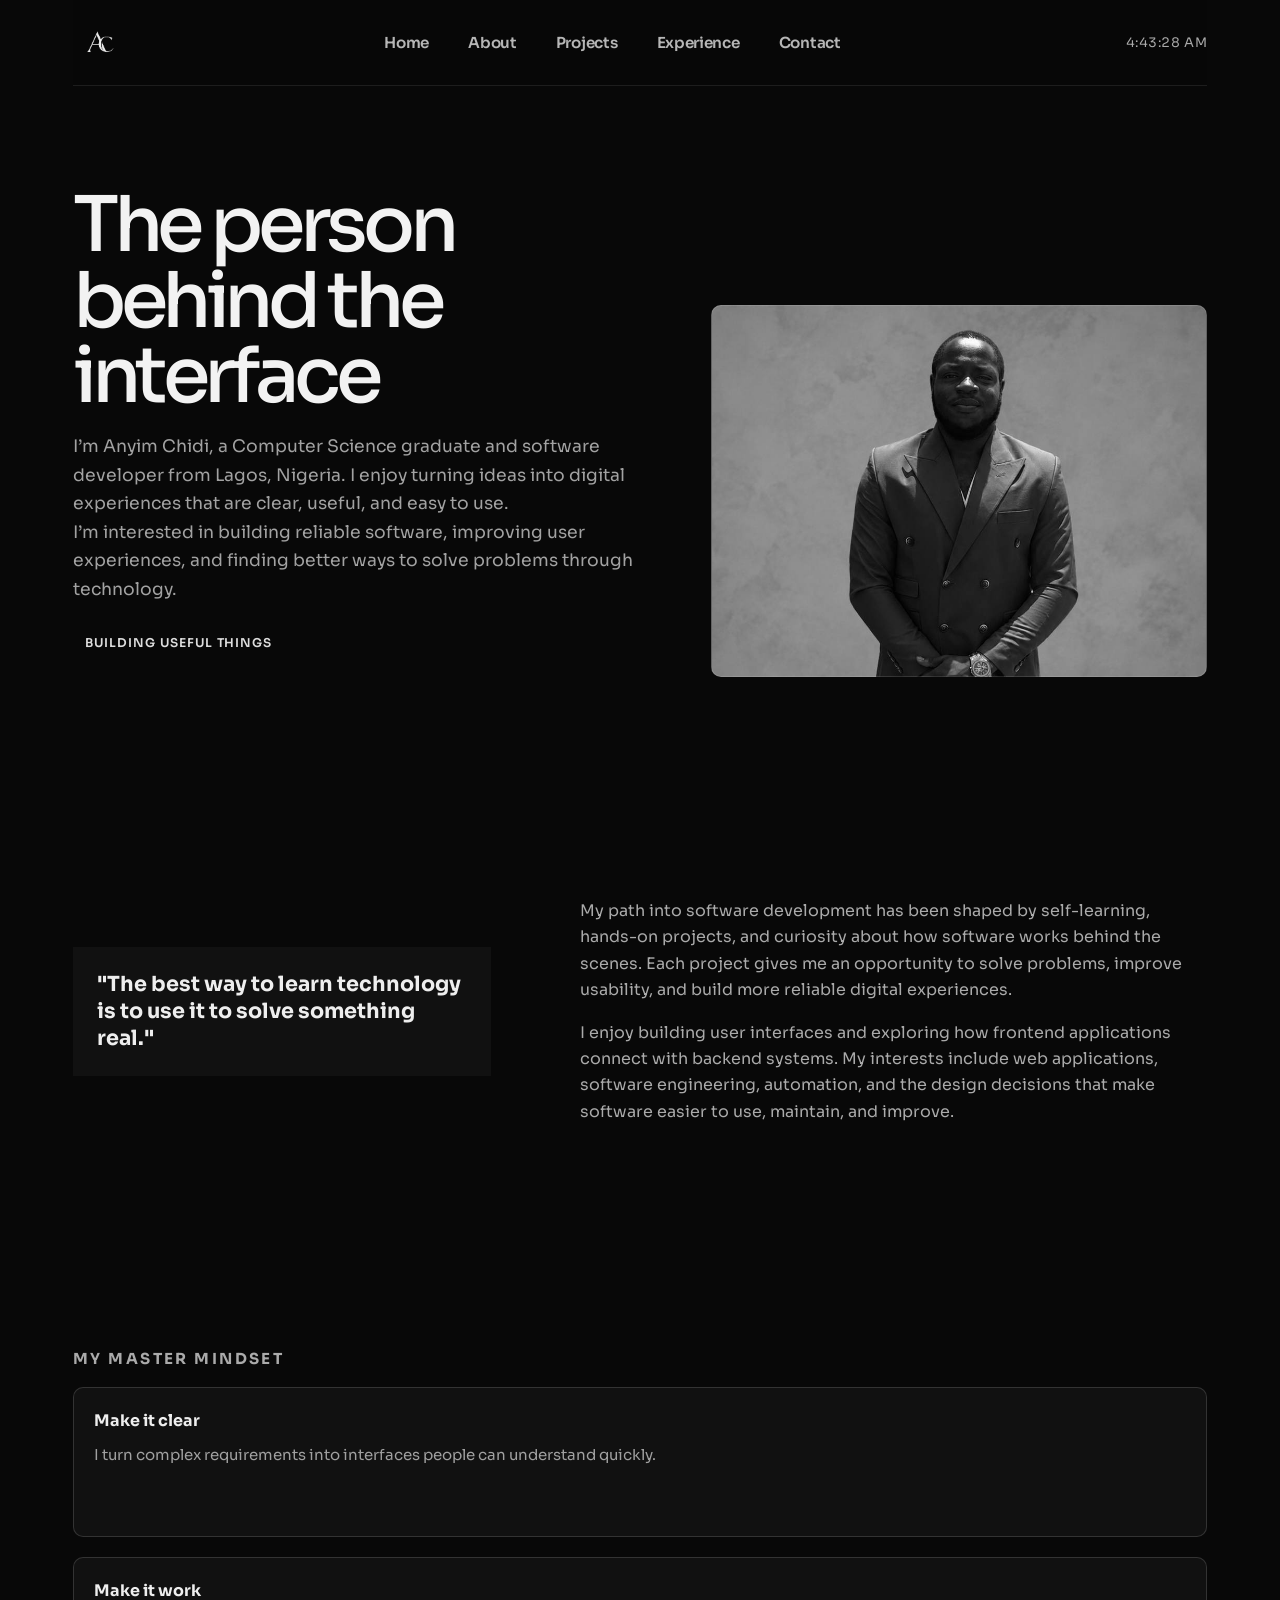
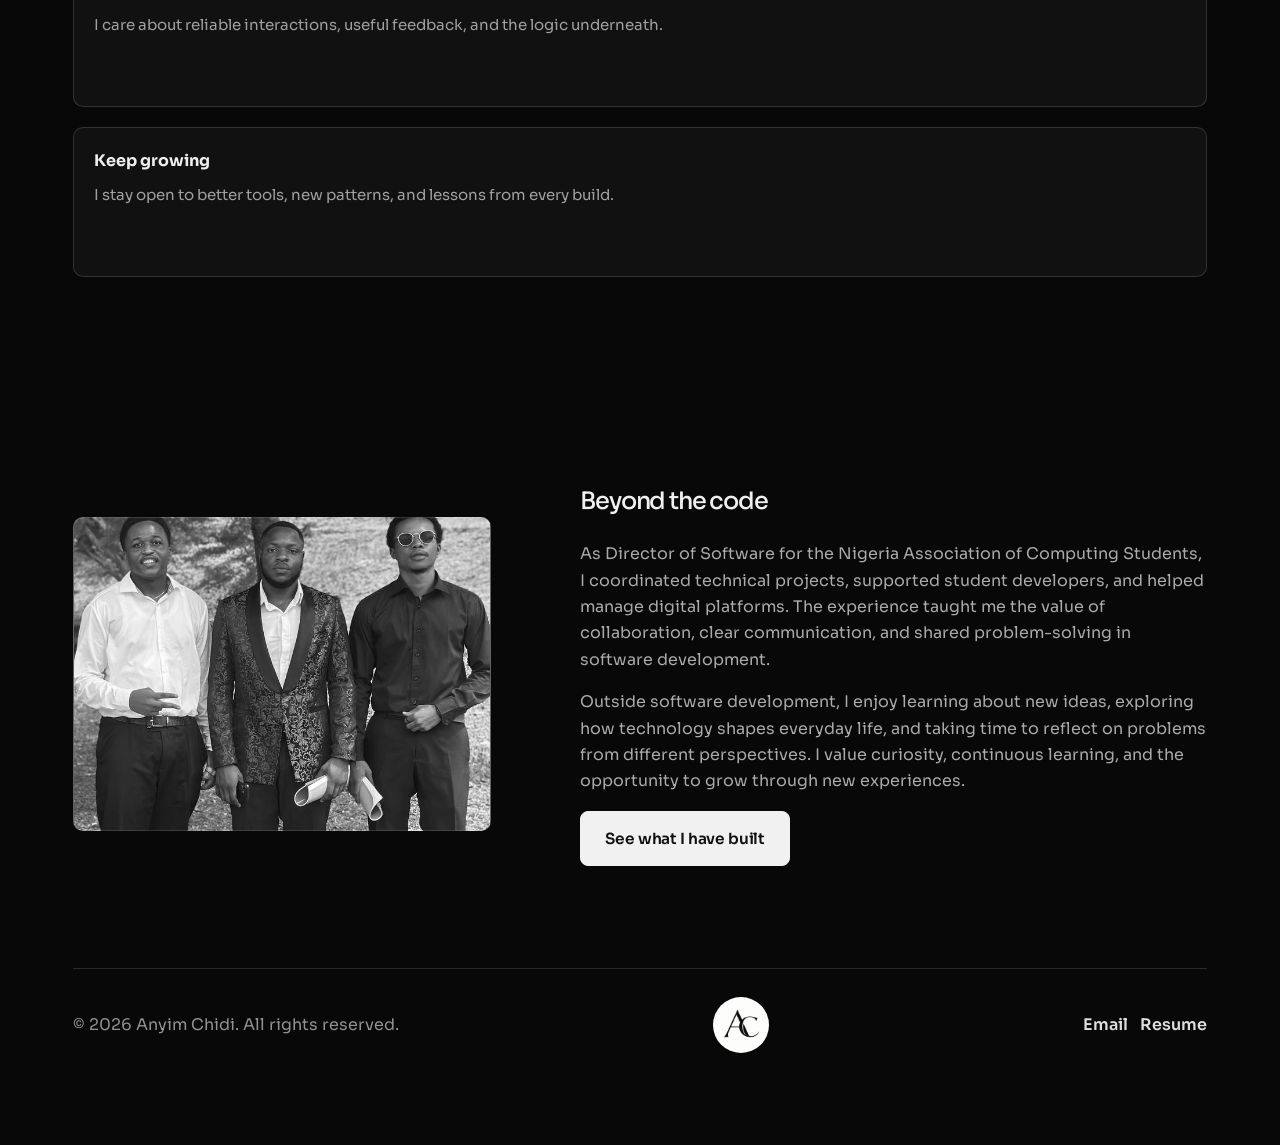
==== commit f34faa39: "added some spice" ====
--- a/about.html
+++ b/about.html
@@ -1,28 +1,28 @@
 <!DOCTYPE html>
 <html lang="en">
 <head>
-    <meta charset="UTF-8">
-    <meta name="viewport" content="width=device-width, initial-scale=1.0">
-    <title>About Chidi | Anyim Chidi</title>
-    <meta name="description" content="Get to know Anyim Chidi, a software developer and tech enthusiast from Lagos, Nigeria.">
-    <meta property="og:site_name" content="Anyim Chidi">
-    <meta property="og:type" content="website">
-    <meta property="og:title" content="About Chidi | Anyim Chidi">
-    <meta property="og:description" content="Get to know Anyim Chidi, a software developer and tech enthusiast from Lagos, Nigeria.">
-    <meta property="og:url" content="https://anyimchidi.com/about">
-    <meta property="og:image" content="https://anyimchidi.com/og-image.jpg">
-    
-    <meta name="twitter:card" content="summary_large_image">
-    <meta name="twitter:title" content="About Chidi | Anyim Chidi">
-    <meta name="twitter:description" content="Get to know Anyim Chidi, a software developer and tech enthusiast from Lagos, Nigeria.">
-    <meta name="twitter:image" content="https://anyimchidi.com/og-image.jpg">
+<meta charset="UTF-8">
+<meta name="viewport" content="width=device-width, initial-scale=1.0">
+<title>About Chidi | Anyim Chidi</title>
+<meta name="description" content="Get to know Anyim Chidi, a software developer and tech enthusiast from Lagos, Nigeria.">
+<meta property="og:site_name" content="Anyim Chidi">
+<meta property="og:type" content="website">
+<meta property="og:title" content="About Chidi | Anyim Chidi">
+<meta property="og:description" content="Get to know Anyim Chidi, a software developer and tech enthusiast from Lagos, Nigeria.">
+<meta property="og:url" content="https://anyimchidi.com/about">
+<meta property="og:image" content="https://anyimchidi.com/og-image.jpg">
 
-    <link rel="canonical" href="https://anyimchidi.com/about">
-    <link rel="preconnect" href="https://fonts.googleapis.com">
-    <link rel="preconnect" href="https://fonts.gstatic.com" crossorigin>
-    <link href="https://fonts.googleapis.com/css2?family=Montserrat:ital,wght@0,100..900;1,100..900&display=swap" rel="stylesheet">
-    <link href="https://api.fontshare.com/v2/css?f[]=satoshi@400,500,600,700,800&display=swap" rel="stylesheet">
-    <link href="https://fonts.googleapis.com/css2?family=Sora:wght@400;500;600;700;800&display=swap" rel="stylesheet">
+<meta name="twitter:card" content="summary_large_image">
+<meta name="twitter:title" content="About Chidi | Anyim Chidi">
+<meta name="twitter:description" content="Get to know Anyim Chidi, a software developer and tech enthusiast from Lagos, Nigeria.">
+<meta name="twitter:image" content="https://anyimchidi.com/og-image.jpg">
+
+<link rel="canonical" href="https://anyimchidi.com/about">
+<link rel="preconnect" href="https://fonts.googleapis.com">
+<link rel="preconnect" href="https://fonts.gstatic.com" crossorigin>
+<link href="https://fonts.googleapis.com/css2?family=Montserrat:ital,wght@0,100..900;1,100..900&display=swap" rel="stylesheet">
+<link href="https://api.fontshare.com/v2/css?f[]=satoshi@400,500,600,700,800&display=swap" rel="stylesheet">
+<link href="https://fonts.googleapis.com/css2?family=Sora:wght@400;500;600;700;800&display=swap" rel="stylesheet">
 
 <link rel="icon" type="image/png" href="/favicon-96x96.png" sizes="96x96" />
 <link rel="icon" type="image/svg+xml" href="/favicon.svg" />
@@ -30,123 +30,123 @@
 <link rel="apple-touch-icon" sizes="180x180" href="/apple-touch-icon.png" />
 <link rel="manifest" href="/site.webmanifest" /> 
 
-    <link rel="stylesheet" href="chidi.css">
-    <script type="application/ld+json">
+<link rel="stylesheet" href="chidi.css">
+<script type="application/ld+json">
 {
-  "@context": "https://schema.org",
-  "@type": "AboutPage",
-  "url": "https://anyimchidi.com/about",
-  "mainEntity": {
-    "@type": "Person",
-    "name": "Anyim Chidi",
-    "alternateName": "Anyim Chidi Chikaife",
-    "url": "https://anyimchidi.com/"
-  }
+"@context": "https://schema.org",
+"@type": "AboutPage",
+"url": "https://anyimchidi.com/about",
+"mainEntity": {
+"@type": "Person",
+"name": "Anyim Chidi",
+"alternateName": "Anyim Chidi Chikaife",
+"url": "https://anyimchidi.com/"
+}
 }
 </script>
-    <script src="chidi.js" defer></script>
+<script src="chidi.js" defer></script>
 </head>
 <body>
-    <div class="page-container">
-        <header class="header">
-            <a class="brand" href="https://anyimchidi.com" aria-label="Anyim Chidi home"><img src="images/chidi_logo-nobg.png" alt="Anyim Chidi logo"></a>
+<div class="page-container">
+<header class="header">
+<a class="brand" href="https://anyimchidi.com" aria-label="Anyim Chidi home"><img src="images/chidi_logo-nobg.png" alt="Anyim Chidi logo"></a>
 
-            <nav class="desktop-nav" aria-label="Main navigation">
-                <a href="/">Home</a>
-                <a href="/about" aria-current="page">About</a>
-                <a href="/projects">Projects</a>
-                <a href="/#experience">Experience</a>
-                <a href="/#contact">Contact</a>
-            </nav>
+<nav class="desktop-nav" aria-label="Main navigation">
+<a href="/">Home</a>
+<a href="/about" aria-current="page">About</a>
+<a href="/projects">Projects</a>
+<a href="/#experience">Experience</a>
+<a href="/#contact">Contact</a>
+</nav>
 
-            <div class="header-actions">
-                <button class="theme-toggle" id="themeToggle" type="button" aria-pressed="false">
-                    <span class="theme-toggle__track" aria-hidden="true"><span class="theme-toggle__thumb" id="themeIcon"></span></span>
-                    <span class="theme-toggle__text" id="themeLabel">Light</span>
-                </button>
-                <button class="menu-toggle" id="menuToggle" type="button" aria-expanded="false" aria-controls="mobileNav" aria-label="Open navigation menu">
-                    <span></span>
-                    <span></span>
-                    <span></span>
-                </button>
-            </div>
+<div class="header-actions">
+<button class="theme-toggle" id="themeToggle" type="button" aria-pressed="false">
+    <span class="theme-toggle__track" aria-hidden="true"><span class="theme-toggle__thumb" id="themeIcon"></span></span>
+    <span class="theme-toggle__text" id="themeLabel">Light</span>
+</button>
+<button class="menu-toggle" id="menuToggle" type="button" aria-expanded="false" aria-controls="mobileNav" aria-label="Open navigation menu">
+    <span></span>
+    <span></span>
+    <span></span>
+</button>
+</div>
 
-            <p id="clock" aria-live="polite" aria-label="Current time"></p>
-        </header>
+<p id="clock" aria-live="polite" aria-label="Current time"></p>
+</header>
 
-        <nav class="mobile-nav" id="mobileNav" aria-label="Mobile navigation">
-            <a href="https://anyimchidi.com">Home</a>
-            <a href="/about" aria-current="page">About</a>
-            <a href="/projects">Projects</a>
-            <a href="/#experience">Experience</a>
-            <a href="/#contact">Contact</a>
-        </nav>
+<nav class="mobile-nav" id="mobileNav" aria-label="Mobile navigation">
+<a href="https://anyimchidi.com">Home</a>
+<a href="/about" aria-current="page">About</a>
+<a href="/projects">Projects</a>
+<a href="/#experience">Experience</a>
+<a href="/#contact">Contact</a>
+</nav>
 
-        <main>
-            <section class="panel page-intro scroll-item">
-                <div>
-                    <p class="eyebrow">The person behind the interface</p>
-                    <h1>Curious by nature. Practical by craft.</h1>
-                    <p>I’m Anyim Chidi, a Computer Science graduate and software developer from Lagos, Nigeria. I enjoy turning ideas into digital experiences that are clear, useful, and easy to use.</p>
-                    <p>I’m interested in building reliable software, improving user experiences, and finding better ways to solve problems through technology.</p>
-                    <div class="about-spotlight">
-                        <span>Building useful things</span>
-                    </div>
-                </div>
-                <div class="image-slot scroll-item" aria-label="Image placeholder for a portrait or workspace photo">
-                </div>
-            </section>
+<main>
+<section class="panel page-intro scroll-item">
+<div>
+    <!-- <p class="eyebrow">The person behind the interface</p> -->
+    <h1>The person behind the interface</h1>
+    <p>I’m Anyim Chidi, a Computer Science graduate and software developer from Lagos, Nigeria. I enjoy turning ideas into digital experiences that are clear, useful, and easy to use.</p>
+    <p>I’m interested in building reliable software, improving user experiences, and finding better ways to solve problems through technology.</p>
+    <div class="about-spotlight">
+        <span class="master-mindset">Building useful things</span>
+    </div>
+</div>
+<div class="image-slot scroll-item" aria-label="Image placeholder for a portrait or workspace photo">
+</div>
+</section>
 
-            <section class="panel story-grid scroll-item">
-                <div>
-                    <p class="eyebrow">A little context</p>
-                    <blockquote class="quote-block">"The best way to learn technology is to use it to solve something real."</blockquote>
-                </div>
-                <div>
-                    <p>My path into software development has been shaped by self-learning, hands-on projects, and curiosity about how software works behind the scenes. Each project gives me an opportunity to solve problems, improve usability, and build more reliable digital experiences.</p>
-                    <p>I enjoy building user interfaces and exploring how frontend applications connect with backend systems. My interests include web applications, software engineering, automation, and the design decisions that make software easier to use, maintain, and improve.</p>
-                    <p>
-                </div>
-            </section>
+<section class="panel story-grid scroll-item">
+<div>
+    <!-- <p class="eyebrow">A little context</p> -->
+    <blockquote class="quote-block">"The best way to learn technology is to use it to solve something real."</blockquote>
+</div>
+<div>
+    <p>My path into software development has been shaped by self-learning, hands-on projects, and curiosity about how software works behind the scenes. Each project gives me an opportunity to solve problems, improve usability, and build more reliable digital experiences.</p>
+    <p>I enjoy building user interfaces and exploring how frontend applications connect with backend systems. My interests include web applications, software engineering, automation, and the design decisions that make software easier to use, maintain, and improve.</p>
+    <p>
+</div>
+</section>
 
-            <section class="panel scroll-item">
-                <p class="eyebrow">What I bring</p>
-                <div class="signal-grid">
-                    <article class="signal scroll-item">
-                        <strong>Make it clear</strong>
-                        <span>I turn complex requirements into interfaces people can understand quickly.</span>
-                    </article>
-                    <article class="signal scroll-item">
-                        <strong>Make it work</strong>
-                        <span>I care about reliable interactions, useful feedback, and the logic underneath.</span>
-                    </article>
-                    <article class="signal scroll-item">
-                        <strong>Keep growing</strong>
-                        <span>I stay open to better tools, new patterns, and lessons from every build.</span>
-                    </article>
-                </div>
-            </section>
+<section class="panel scroll-item">
+<p class="eyebrow master-mindset">My Master Mindset</p>
+<div class="signal-grid">
+    <article class="signal scroll-item">
+        <strong>Make it clear</strong>
+        <span>I turn complex requirements into interfaces people can understand quickly.</span>
+    </article>
+    <article class="signal scroll-item">
+        <strong>Make it work</strong>
+        <span>I care about reliable interactions, useful feedback, and the logic underneath.</span>
+    </article>
+    <article class="signal scroll-item">
+        <strong>Keep growing</strong>
+        <span>I stay open to better tools, new patterns, and lessons from every build.</span>
+    </article>
+</div>
+</section>
 
-            <section class="panel story-grid scroll-item">
-                <div class="image-slot2 scroll-item" aria-label="Image placeholder for a project process image">
-                </div>
-                <div>
-                    <p class="eyebrow scroll-item">Beyond the code</p>
-                    <h2>Technology is also a way to contribute.</h2>
-                    <p>As Director of Software for the Nigeria Association of Computing Students, I coordinated technical projects, supported student developers, and helped manage digital platforms. The experience taught me the value of collaboration, clear communication, and shared problem-solving in software development.</p>
-                    <p>Outside software development, I enjoy learning about new ideas, exploring how technology shapes everyday life, and taking time to reflect on problems from different perspectives. I value curiosity, continuous learning, and the opportunity to grow through new experiences.</p>
-                    <a class="button" href="https://anyimchidi.com/projects">See what I have built</a>
-                </div>
-            </section>
-        </main>
+<section class="panel story-grid scroll-item">
+<div class="image-slot2 scroll-item" aria-label="Image placeholder for a project process image">
+</div>
+<div>
+    <!-- <p class="eyebrow scroll-item">Beyond the code</p> -->
+    <h2>Beyond the code</h2>
+    <p>As Director of Software for the Nigeria Association of Computing Students, I coordinated technical projects, supported student developers, and helped manage digital platforms. The experience taught me the value of collaboration, clear communication, and shared problem-solving in software development.</p>
+    <p>Outside software development, I enjoy learning about new ideas, exploring how technology shapes everyday life, and taking time to reflect on problems from different perspectives. I value curiosity, continuous learning, and the opportunity to grow through new experiences.</p>
+    <a class="button" href="https://anyimchidi.com/projects">See what I have built</a>
+</div>
+</section>
+</main>
 
-        <footer class="scroll-item">
-            <span>© 2026 Anyim Chidi. All rights reserved.</span>
-            <span class="gallery-grid scroll-item"><img src="images/chidi_logo.png" alt="Logo of Anyim Chidi"></span>
-            <nav><a href="mailto:hello@anyimchidi.com">Email</a>
-            <a href="/#links">Resume</a>
-            </nav>
-        </footer>
-    </div>
+<footer class="scroll-item">
+<span>© 2026 Anyim Chidi. All rights reserved.</span>
+<span class="gallery-grid scroll-item"><img src="images/chidi_logo.png" alt="Logo of Anyim Chidi"></span>
+<nav><a href="mailto:hello@anyimchidi.com">Email</a>
+<a href="/#links">Resume</a>
+</nav>
+</footer>
+</div>
 </body>
 </html>
--- a/chidi.css
+++ b/chidi.css
@@ -238,9 +238,7 @@
   font-variant-numeric: tabular-nums;
 }
 
-/* ================================
-   Theme Toggle
-================================ */
+
 
 .theme-toggle {
   display: inline-flex;
@@ -305,9 +303,7 @@
   font-weight: 600;
 }
 
-/* ================================
-   Hero
-================================ */
+
 
 .hero {
   display: grid;
@@ -326,7 +322,7 @@
 
 #letter-hero{
   letter-spacing: 1.15px;
-  /* font-size: 5rem; */
+
 }
 
 body[data-theme="dark"] .hero {
@@ -386,9 +382,7 @@
   transform: translateY(0);
 }
 
-/* ================================
-   Buttons
-================================ */
+
 
 .button,
 .button-secondary {
@@ -461,16 +455,14 @@
   color: var(--accent-strong);
 }
 
-/* ================================
-   Panels and Sections
-================================ */
+
 
 .panel {
   margin-top: 24px;
   padding: 32px;
   border-radius: var(--radius-lg);
   background: linear-gradient(180deg, rgba(255, 255, 255, 0.8), rgba(249, 245, 239, 0.78));
-  border: 1px solid var(--border);
+  /* border: 1px solid var(--border); */
   box-shadow: 0 18px 38px rgba(17, 24, 39, 0.06);
 }
 
@@ -494,9 +486,7 @@
   color: var(--text);
 }
 
-/* ================================
-   Projects
-================================ */
+
 
 .project-list {
   display: grid;
@@ -566,9 +556,7 @@
   text-decoration: none;
 }
 
-/* ================================
-   About
-================================ */
+
 
 .about-grid {
   display: grid;
@@ -596,9 +584,7 @@
   color: var(--text);
 }
 
-/* ================================
-   Standalone Pages
-================================ */
+
 
 .page-intro {
   display: grid;
@@ -759,7 +745,7 @@
   display: flex;
   flex-direction: column;
   gap: 20px;
-  
+
 }
 
 .signal {
@@ -854,9 +840,7 @@
   border-color: var(--border);
 }
 
-/* ================================
-   Skills
-================================ */
+
 
 .grid {
   display: grid;
@@ -896,39 +880,37 @@
 }
 
 .skill-pill {
-  /* padding: 10px 14px; */
-  /* border-radius: 999px; */
-  /* background: rgba(216, 167, 93, 0.1); */
+
+
+
   color: var(--accent-strong);
   font-family: var(--font-display);
   font-weight: 600;
-  /* border: 1px solid rgba(216, 167, 93, 0.2); */
-}
-
-/* =============================
-    Work and Volunteering
-============================= */
+
+}
+
+
 #nacos{
-  position: relative;     
+  position: relative;
   width: 100%;
   height: 100%;
   display: flex;
   flex-direction: column;
   justify-content: center;
   align-items: center;
-  color: rgb(12, 10, 10);               
+  color: rgb(12, 10, 10);
   font-weight: bold;
   overflow: hidden;
 }
 
 #nacos::before{
-  content: "";                
+  content: "";
   position: absolute;
   top: 0;
   left: 0;
   width: 100%;
   height: 100%;
-  z-index: -1;  
+  z-index: -1;
   background-image: url(/images/nacos.webp);
   background-position: center;
   background-repeat: no-repeat;
@@ -940,26 +922,26 @@
 opacity: 0.3;
 }
 #aibanc{
-  position: relative;     
+  position: relative;
   width: 100%;
   height: 100%;
   display: flex;
   flex-direction: column;
   justify-content: center;
   align-items: center;
-  color: rgb(12, 10, 10);               
+  color: rgb(12, 10, 10);
   font-weight: bold;
   overflow: hidden;
 }
 
 #aibanc::before{
-  content: "";                
+  content: "";
   position: absolute;
   top: 0;
   left: 0;
   width: 100%;
   height: 100%;
-  z-index: -1;  
+  z-index: -1;
   background-image: url(/images/aibanc2.webp);
   background-position: center;
   background-repeat: no-repeat;
@@ -971,26 +953,26 @@
 opacity: 0.3;
 }
 #pleasant-land{
-  position: relative;     
+  position: relative;
   width: 100%;
   height: 100%;
   display: flex;
   flex-direction: column;
   justify-content: center;
   align-items: center;
-  color: rgb(12, 10, 10);               
+  color: rgb(12, 10, 10);
   font-weight: bold;
   overflow: hidden;
 }
 
 #pleasant-land::before{
-  content: "";                
+  content: "";
   position: absolute;
   top: 0;
   left: 0;
   width: 100%;
   height: 100%;
-  z-index: -1;  
+  z-index: -1;
   background-image: url(/images/pleasant-land.png);
   background-position: center;
   background-repeat: no-repeat;
@@ -1003,9 +985,7 @@
 }
 
 
-/* ================================
-   Links
-================================ */
+
 #linkedin,
 #github,
 #chidi,
@@ -1018,13 +998,14 @@
     flex-direction: column;
     justify-content: center;
     align-items: center;
-    font-weight: bold;
-    color: rgb(12, 10, 10);
+    font-weight: 700;
+    letter-spacing: 1.5px;
+    color: rgb(110, 19, 19);
     overflow: hidden;
     isolation: isolate;
     border-radius: 20px;
   }
-  
+
 #linkedin::before,
 #github::before,
 #chidi::before,
@@ -1034,8 +1015,8 @@
     position: absolute;
     inset: 0;
     z-index: -1;
-    
-    
+
+
     background-position: center;
     background-repeat: no-repeat;
 
@@ -1118,7 +1099,6 @@
 body[data-theme="dark"] .links-list a,
 body[data-theme="dark"] .last-link a {
   background: linear-gradient(180deg, rgba(16, 20, 25, 0.96), rgba(12, 16, 19, 0.9));
-  color: var(--accent-strong);
 }
 
 .links-list a:hover,
@@ -1129,7 +1109,7 @@
   box-shadow: 0 18px 32px rgba(0, 0, 0, 0.16);
 }
 
-/* Projects */
+
 #portfolio-website{
   background-image: url("images/anyimchidi-image.png");
   background-size: 100%;
@@ -1177,9 +1157,7 @@
   background-size: 105% 250px;
 }
 
-/* ================================
-   Contact Form
-================================ */
+
 
 .contact-form {
   display: grid;
@@ -1229,9 +1207,7 @@
   margin: 0;
 }
 
-/* ================================
-   Footer
-================================ */
+
 
 footer {
   display: flex;
@@ -1261,9 +1237,7 @@
   transform: scale(1.1);
 }
 
-/* ================================
-   Gallery
-================================ */
+
 
 .gallery-grid {
   display: inline-flex;
@@ -1287,9 +1261,7 @@
   transform: scale(1.2);
 }
 
-/* ================================
-   Mobile Menu
-================================ */
+
 .header-actions {
   display: flex;
   align-items: center;
@@ -1301,13 +1273,13 @@
   width: 44px;
   height: 44px;
   border: none;
-  /* border-radius: 12px; */
+
   background: rgba(255, 255, 255, 0.06);
   color: var(--text);
   cursor: pointer;
   padding: 0;
   position: relative;
-  /* transition: transform 220ms ease, border-color 220ms ease, background-color 220ms ease; */
+
 }
 
 .menu-toggle:hover,
@@ -1392,9 +1364,7 @@
   border-color: rgba(13, 11, 7, 0.2);
 }
 
-/* ================================
-   Responsive
-================================ */
+
 
 @media (max-width: 960px) {
   .about-grid {
@@ -1517,9 +1487,7 @@
   }
 }
 
-/* ================================
-   Refined Interactive States
-================================ */
+
 
 a {
   font-family: var(--font-ui);
@@ -1692,9 +1660,7 @@
   outline-offset: 4px;
 }
 
-/* ================================
-   Reduced Motion
-================================ */
+
 
 @media (prefers-reduced-motion: reduce) {
   * {
@@ -1703,7 +1669,7 @@
   }
 }
 
-/* Dark editorial portfolio */
+
 :root {
   --bg: #080808;
   --bg-2: #080808;
@@ -1969,7 +1935,7 @@
   margin-top: 0;
   padding: clamp(64px, 8vw, 112px) 0;
   border: 0;
-  border-top: 1px solid rgba(255, 255, 255, 0.13);
+  /* border-top: 1px solid rgba(255, 255, 255, 0.13); */
   border-radius: 0;
   background: transparent;
   box-shadow: none;
@@ -2044,7 +2010,7 @@
 
 #skills .grid > div {
   padding: 22px 0;
-  border-block: 1px solid rgba(255, 255, 255, 0.13);
+  /* border-block: 1px solid rgba(255, 255, 255, 0.13); */
 }
 
 #skills .grid h3 {
@@ -2056,9 +2022,9 @@
 
 .skill-pill {
   padding: 10px 16px;
-  /* border: 1px solid rgba(255, 255, 255, 0.17); */
-  /* border-radius: 999px; */
-  /* background: #e2dada; */
+
+
+
   color: #e5e5e5;
   font-size: 0.88rem;
   font-weight: 500;
@@ -2153,6 +2119,173 @@
 .links-list {
   grid-template-columns: repeat(3, minmax(0, 1fr));
   gap: 14px;
+}
+
+#contact{
+  width: fit-content;
+}
+
+.contact-center{
+  margin-top: 50px;
+  display: flex;
+  justify-content: end;
+  letter-spacing: 1.5px;
+}
+
+.button-center{
+  margin-top: 50px;
+  display: flex;
+  justify-content: center;
+}
+
+.button-center2 li{
+  margin-top: 50px;
+}
+
+.links-txt{
+  /* color: red; */
+  /* font-style: italic; */
+  font-weight: bold;
+
+}
+
+#contact h2{
+  text-align: center;
+}
+
+.lux-button-text{
+  letter-spacing: 4px;
+}
+
+
+.lux-button {
+    --accent: #1d1d1f;
+    position: relative;
+    display: inline-flex;
+    align-items: center;
+    justify-content: center;
+    gap: 16px;
+    padding: 16px 25px;
+    overflow: hidden;
+    isolation: isolate;
+
+    color: #fff;
+    background: linear-gradient(
+        135deg,
+        #080809 0%,
+        #000008 48%,
+        #151515 100%
+    );
+
+    border: 1px solid rgba(255, 255, 255, 0.24);
+    border-radius: 12px;
+
+    font: 600 15px/1.2 inherit;
+    letter-spacing: -0.2px;
+    text-decoration: none;
+
+    box-shadow:
+        0 5px 12px rgba(40, 40, 42, 0.2),
+        0 12px 30px rgba(45, 44, 50, 0.2),
+        inset 0 1px 0 rgba(255, 255, 255, 0.3);
+
+    transition:
+        transform 350ms cubic-bezier(.2,.8,.2,1),
+        box-shadow 350ms ease,
+        filter 350ms ease;
+}
+
+
+.lux-button::before {
+    content: "";
+    position: absolute;
+    inset: 0;
+    z-index: -1;
+    background: linear-gradient(
+        110deg,
+        transparent 20%,
+        rgba(255,255,255,.35) 45%,
+        transparent 70%
+    );
+    transform: translateX(-130%);
+    transition: transform 700ms cubic-bezier(.2,.8,.2,1);
+}
+
+.lux-button::after {
+    content: "";
+    position: absolute;
+    inset: -3px;
+    z-index: -2;
+    border-radius: inherit;
+    background: linear-gradient(
+        135deg,
+        #040405,
+        #03030d,
+        #05000e
+    );
+    filter: blur(16px);
+    opacity: 0;
+    transition: opacity 350ms ease;
+}
+
+.lux-button-icon {
+    display: inline-block;
+    font-size: 19px;
+    line-height: 1;
+    transition: transform 350ms cubic-bezier(.2,.8,.2,1);
+}
+
+.lux-button:hover {
+    transform: translateY(-4px) scale(1.025);
+    filter: saturate(1.2) brightness(1.08);
+
+    box-shadow:
+        0 8px 18px rgba(51, 51, 53, 0.3),
+        0 20px 45px rgba(176, 176, 182, 0.35),
+        inset 0 1px 0 rgba(255,255,255,.4);
+}
+
+.lux-button:hover::before {
+    transform: translateX(130%);
+}
+
+.lux-button:hover::after {
+    opacity: .8;
+}
+
+.lux-button:hover .lux-button-icon {
+    transform: translate(4px, -4px);
+}
+
+
+.lux-button:active {
+    transform: translateY(-1px) scale(.98);
+    box-shadow:
+        0 3px 8px rgba(79, 70, 229, .2),
+        inset 0 2px 5px rgba(0,0,0,.15);
+}
+
+.lux-button:focus-visible {
+    outline: 3px solid #0c0c0d;
+    outline-offset: 5px;
+}
+
+
+@media (prefers-reduced-motion: reduce) {
+    .lux-button,
+    .lux-button::before,
+    .lux-button::after,
+    .lux-button-icon {
+        transition: none;
+    }
+}
+
+
+.master-mindset{
+  /* text-align: center; */
+  font-size: 0.95rem;
+  font-weight: 700;
+  margin-bottom: 16px;
 }
 
 .links-list a,
@@ -2182,6 +2315,7 @@
 .last-link a:focus-visible {
   border-color: rgba(255, 255, 255, 0.38);
   box-shadow: none;
+  /* color: red; */
 }
 
 .last-link {
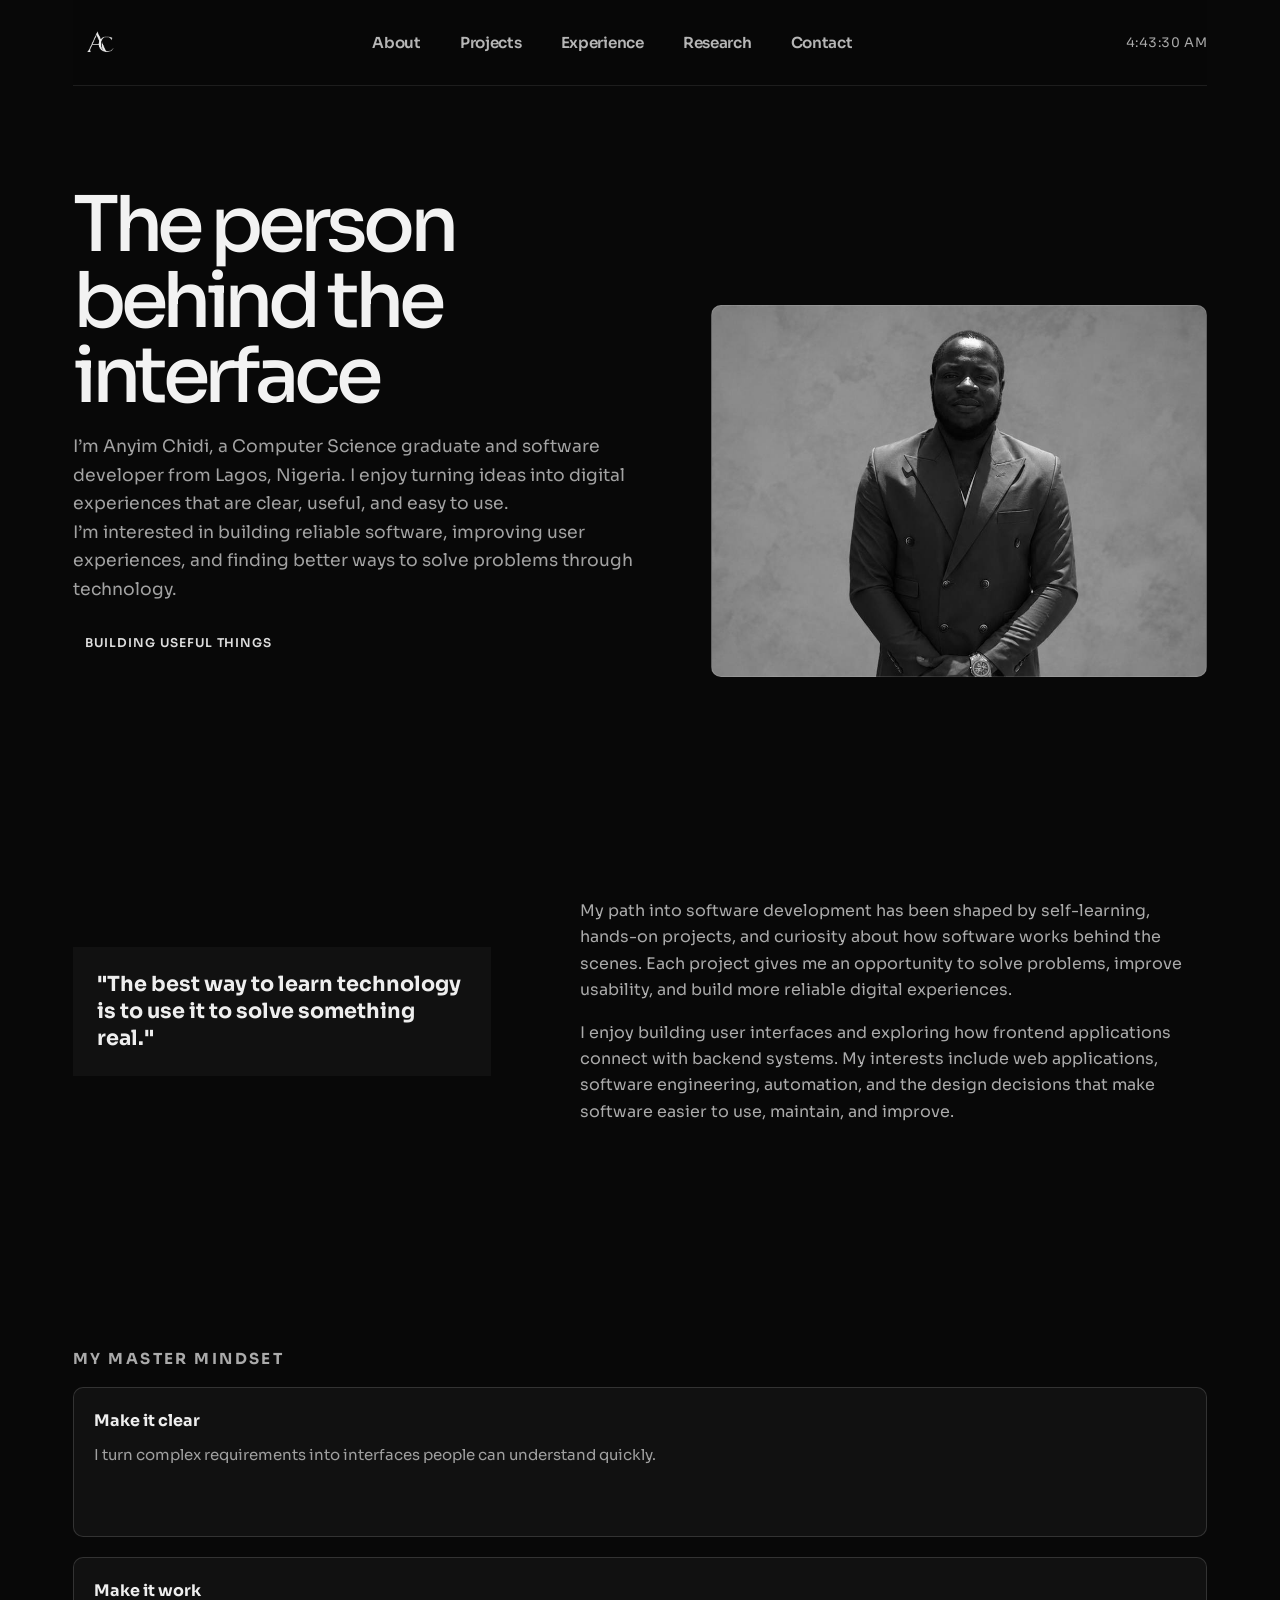
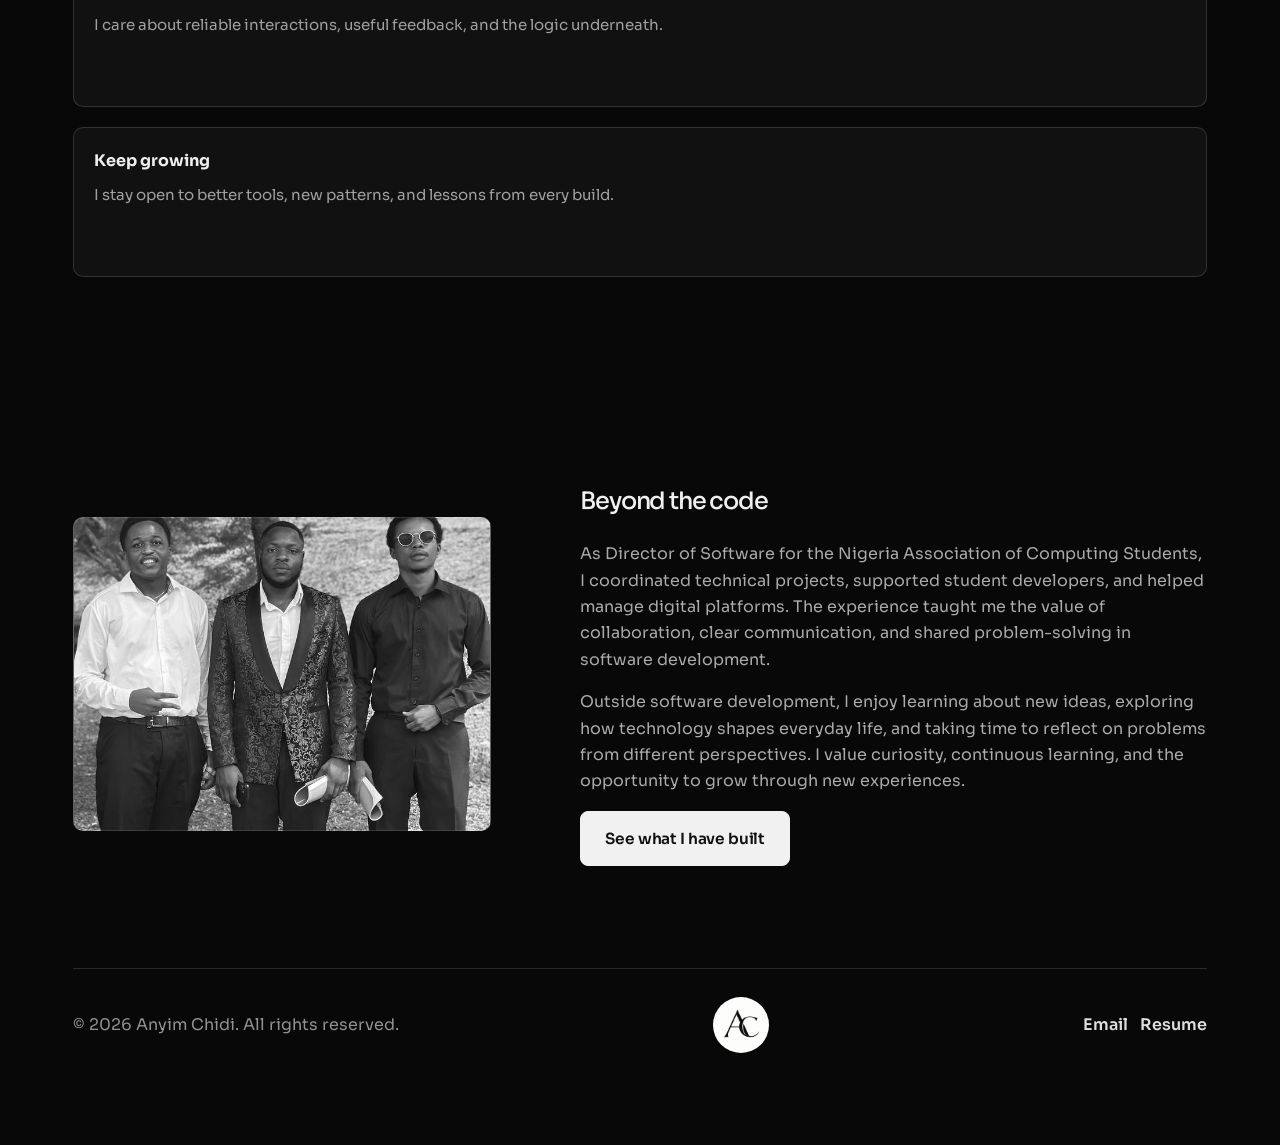
==== commit 9d22c2f2: "added research page" ====
--- a/about.html
+++ b/about.html
@@ -52,10 +52,10 @@
 <a class="brand" href="https://anyimchidi.com" aria-label="Anyim Chidi home"><img src="images/chidi_logo-nobg.png" alt="Anyim Chidi logo"></a>
 
 <nav class="desktop-nav" aria-label="Main navigation">
-<a href="/">Home</a>
 <a href="/about" aria-current="page">About</a>
 <a href="/projects">Projects</a>
 <a href="/#experience">Experience</a>
+<a href="/research">Research</a>
 <a href="/#contact">Contact</a>
 </nav>
 
@@ -75,10 +75,10 @@
 </header>
 
 <nav class="mobile-nav" id="mobileNav" aria-label="Mobile navigation">
-<a href="https://anyimchidi.com">Home</a>
 <a href="/about" aria-current="page">About</a>
 <a href="/projects">Projects</a>
 <a href="/#experience">Experience</a>
+<a href="/research">Research</a>
 <a href="/#contact">Contact</a>
 </nav>
 
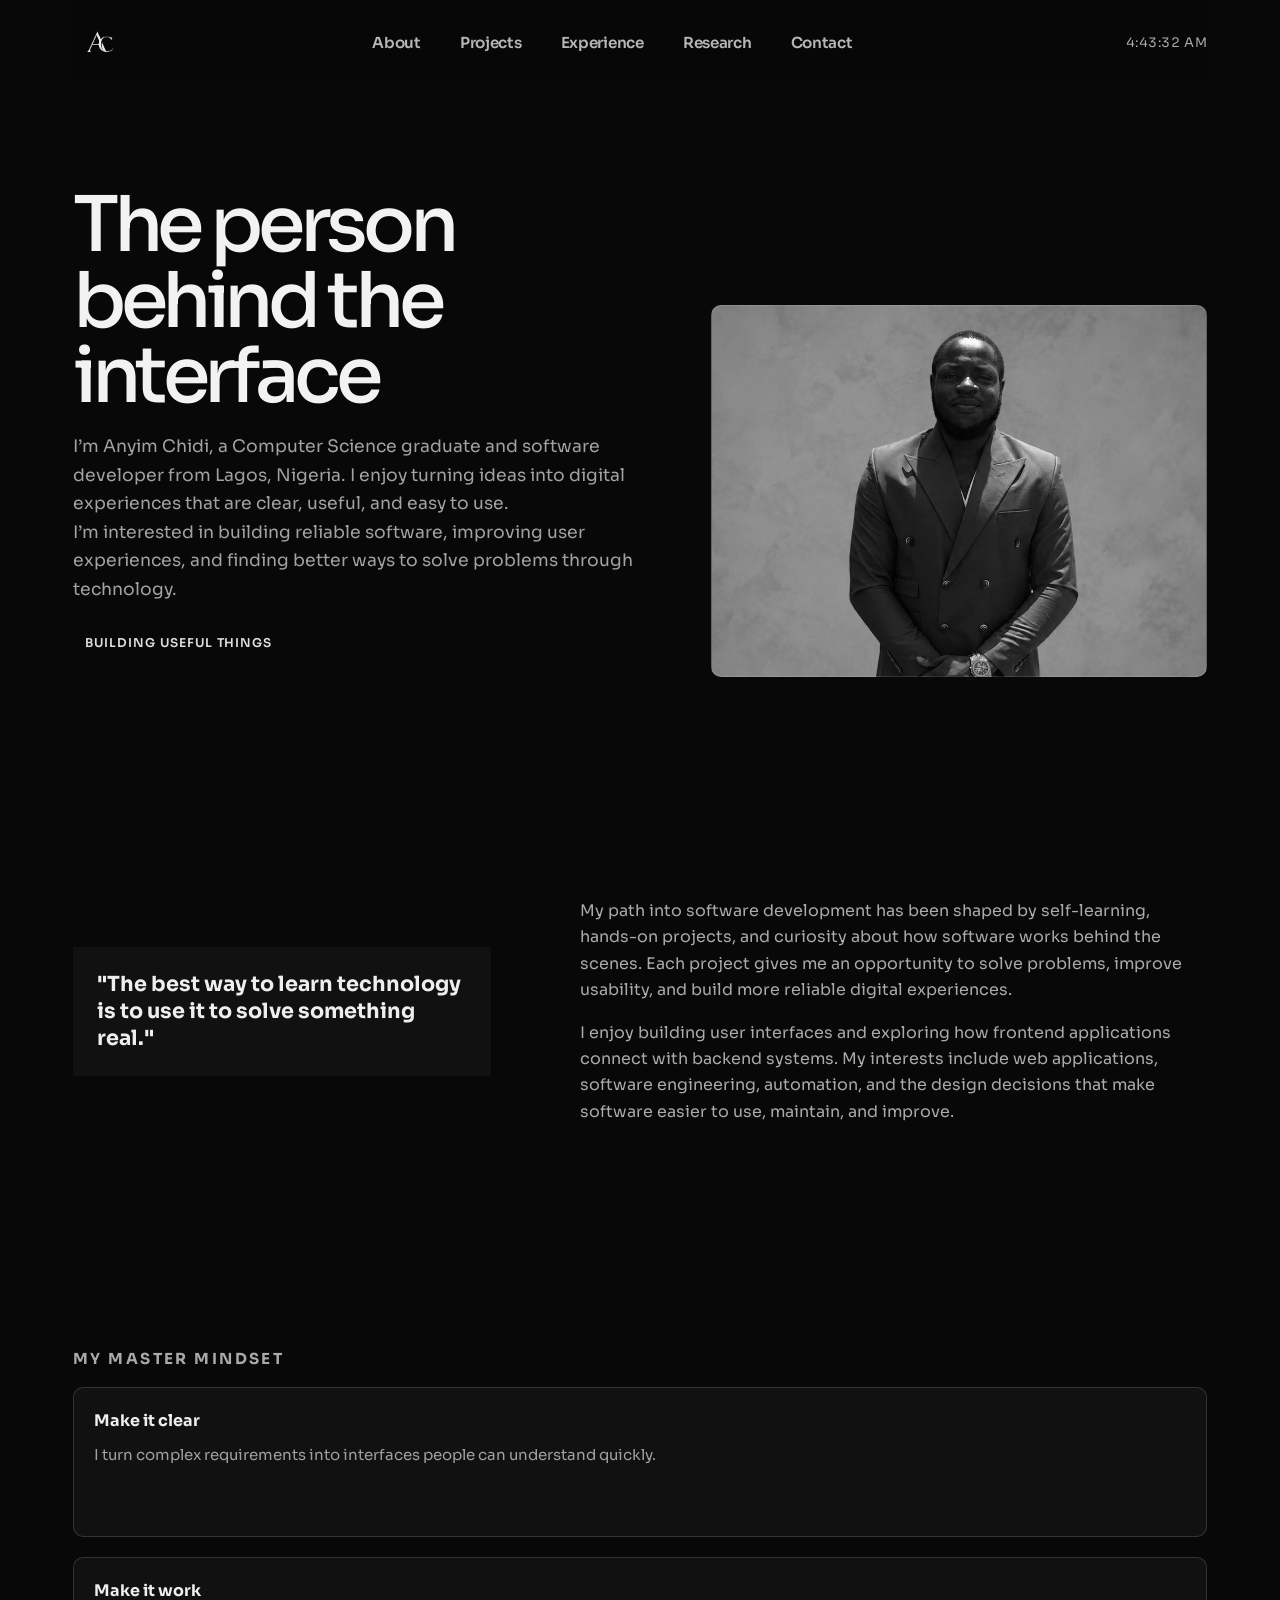
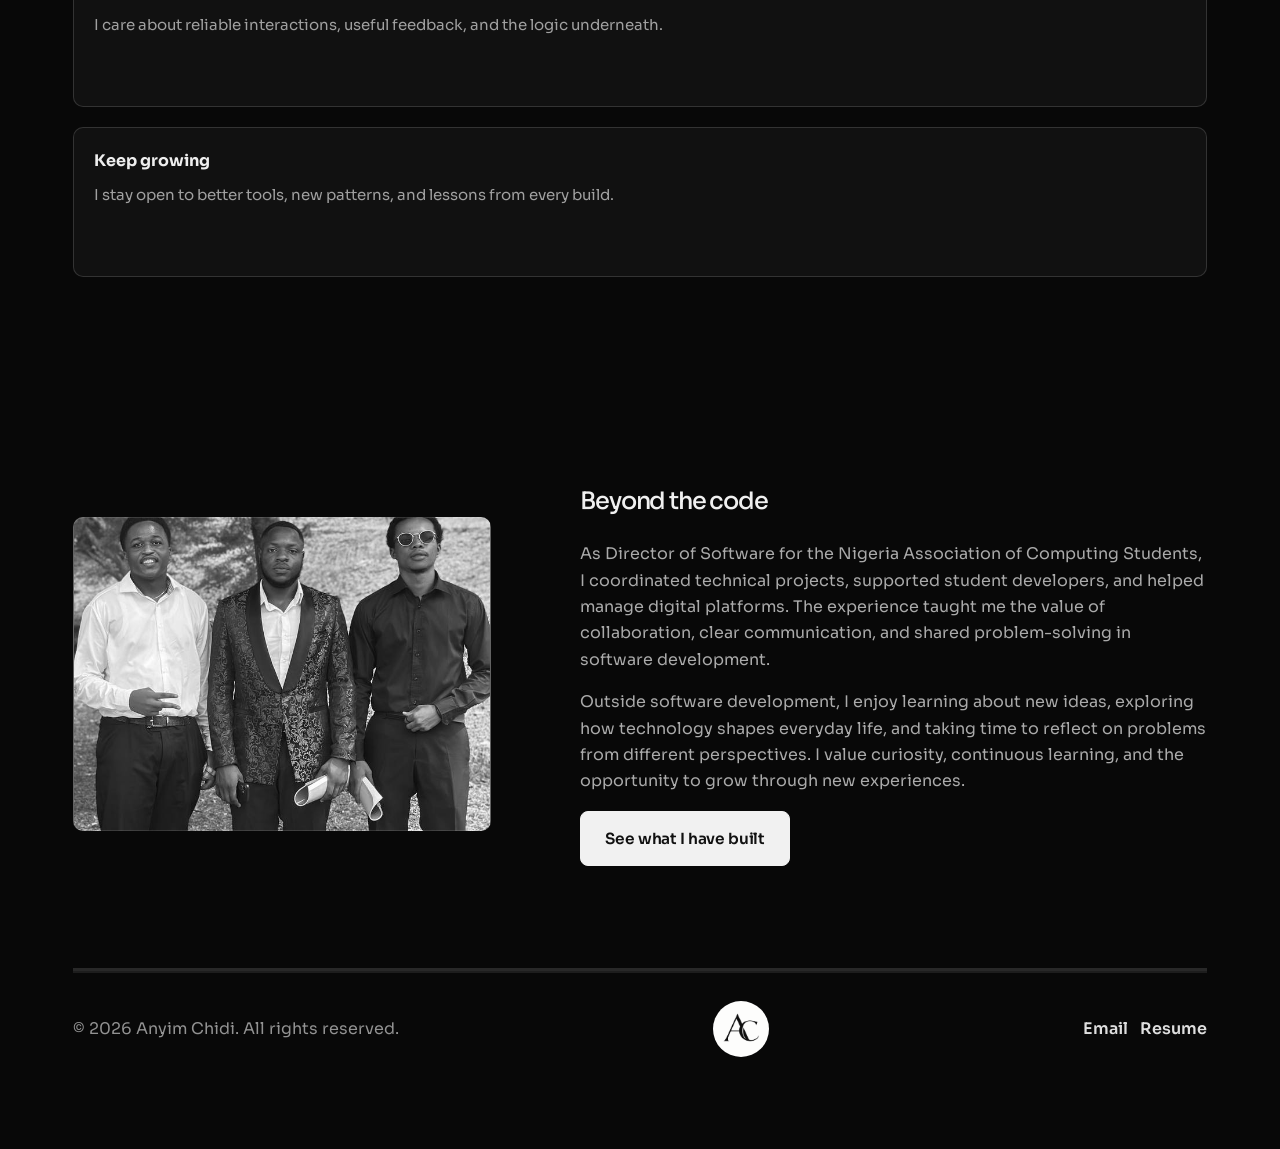
==== commit 8e4f6643: "......." ====
--- a/about.html
+++ b/about.html
@@ -49,7 +49,7 @@
 <body>
 <div class="page-container">
 <header class="header">
-<a class="brand" href="https://anyimchidi.com" aria-label="Anyim Chidi home"><img src="images/chidi_logo-nobg.png" alt="Anyim Chidi logo"></a>
+<a class="brand" href="/" aria-label="Anyim Chidi home"><img src="images/chidi_logo-nobg.png" alt="Anyim Chidi logo"></a>
 
 <nav class="desktop-nav" aria-label="Main navigation">
 <a href="/about" aria-current="page">About</a>
--- a/chidi.css
+++ b/chidi.css
@@ -499,7 +499,7 @@
   padding: 24px;
   border-radius: var(--radius-md);
   background: linear-gradient(180deg, rgba(255, 255, 255, 0.9), rgba(247, 241, 234, 0.86));
-  border: 1px solid rgba(20, 22, 28, 0.06);
+  border: solid;
   box-shadow: 0 12px 28px rgba(17, 24, 39, 0.06);
   transition: transform 0.3s ease, border-color 0.3s ease, box-shadow 0.3s ease;
 }
@@ -568,7 +568,7 @@
   padding: 22px;
   border-radius: var(--radius-md);
   background: linear-gradient(135deg, rgba(216, 167, 93, 0.1), rgba(17, 21, 25, 0.95));
-  border: 1px solid rgba(216, 167, 93, 0.18);
+  border: solid;
 }
 
 .profile-visual h2 {
@@ -650,7 +650,7 @@
   aspect-ratio: 4 / 3;
   min-height: 240px;
   padding: 24px;
-  border: 1px dashed rgba(31, 77, 60, 0.3);
+  border: dashed rgba(31, 77, 60, 0.3);
   border-radius: var(--radius-md);
   background: rgba(255, 255, 255, 0.28);
   color: var(--muted);
@@ -673,7 +673,7 @@
   aspect-ratio: 4 / 3;
   min-height: 240px;
   padding: 24px;
-  border: 1px dashed rgba(31, 77, 60, 0.3);
+  border: dashed rgba(31, 77, 60, 0.3);
   border-radius: var(--radius-md);
   background: rgba(255, 255, 255, 0.28);
   color: var(--muted);
@@ -697,7 +697,7 @@
   aspect-ratio: 4 / 3;
   min-height: 240px;
   padding: 24px;
-  border: 1px dashed rgba(31, 77, 60, 0.3);
+  border: dashed rgba(31, 77, 60, 0.3);
   border-radius: var(--radius-md);
   background: rgba(255, 255, 255, 0.28);
   color: var(--muted);
@@ -1217,7 +1217,6 @@
   margin-top: 28px;
   padding: 24px 0 0;
   color: var(--muted);
-  border-top: 1px solid rgba(31, 28, 25, 0.08);
 }
 
 footer nav {
@@ -1741,7 +1740,6 @@
   margin: 0 auto;
   padding: 18px 0;
   border: 0;
-  border-bottom: 1px solid rgba(255, 255, 255, 0.09);
   border-radius: 0;
   background: rgba(8, 8, 8, 0.94);
   box-shadow: none;
@@ -1935,7 +1933,6 @@
   margin-top: 0;
   padding: clamp(64px, 8vw, 112px) 0;
   border: 0;
-  /* border-top: 1px solid rgba(255, 255, 255, 0.13); */
   border-radius: 0;
   background: transparent;
   box-shadow: none;
@@ -1987,7 +1984,7 @@
 
 .profile-visual {
   padding: 26px 0 0;
-  border-top: 1px solid rgba(255, 255, 255, 0.2);
+  /* border-top: 1px solid rgba(255, 255, 255, 0.2); */
 }
 
 .profile-visual h2,
@@ -2128,8 +2125,14 @@
 .contact-center{
   margin-top: 50px;
   display: flex;
-  justify-content: end;
+  justify-content: center;
   letter-spacing: 1.5px;
+}
+
+.contact-center h1{
+  text-align: center;
+  font-size: 1.5rem;
+  margin: 30px;
 }
 
 .button-center{
@@ -2241,8 +2244,8 @@
 
     box-shadow:
         0 8px 18px rgba(51, 51, 53, 0.3),
-        0 20px 45px rgba(176, 176, 182, 0.35),
-        inset 0 1px 0 rgba(255,255,255,.4);
+        0 20px 45px rgba(109, 109, 112, 0.35),
+        inset 0 1px 0 rgba(155, 151, 151, 0.4);
 }
 
 .lux-button:hover::before {
@@ -2352,7 +2355,7 @@
 footer {
   margin-top: 0;
   padding: 28px 0;
-  border-top: 1px solid rgba(255, 255, 255, 0.13);
+  border-top: 5px ridge rgba(255, 255, 255, 0.13);
   color: #929292;
 }
 
